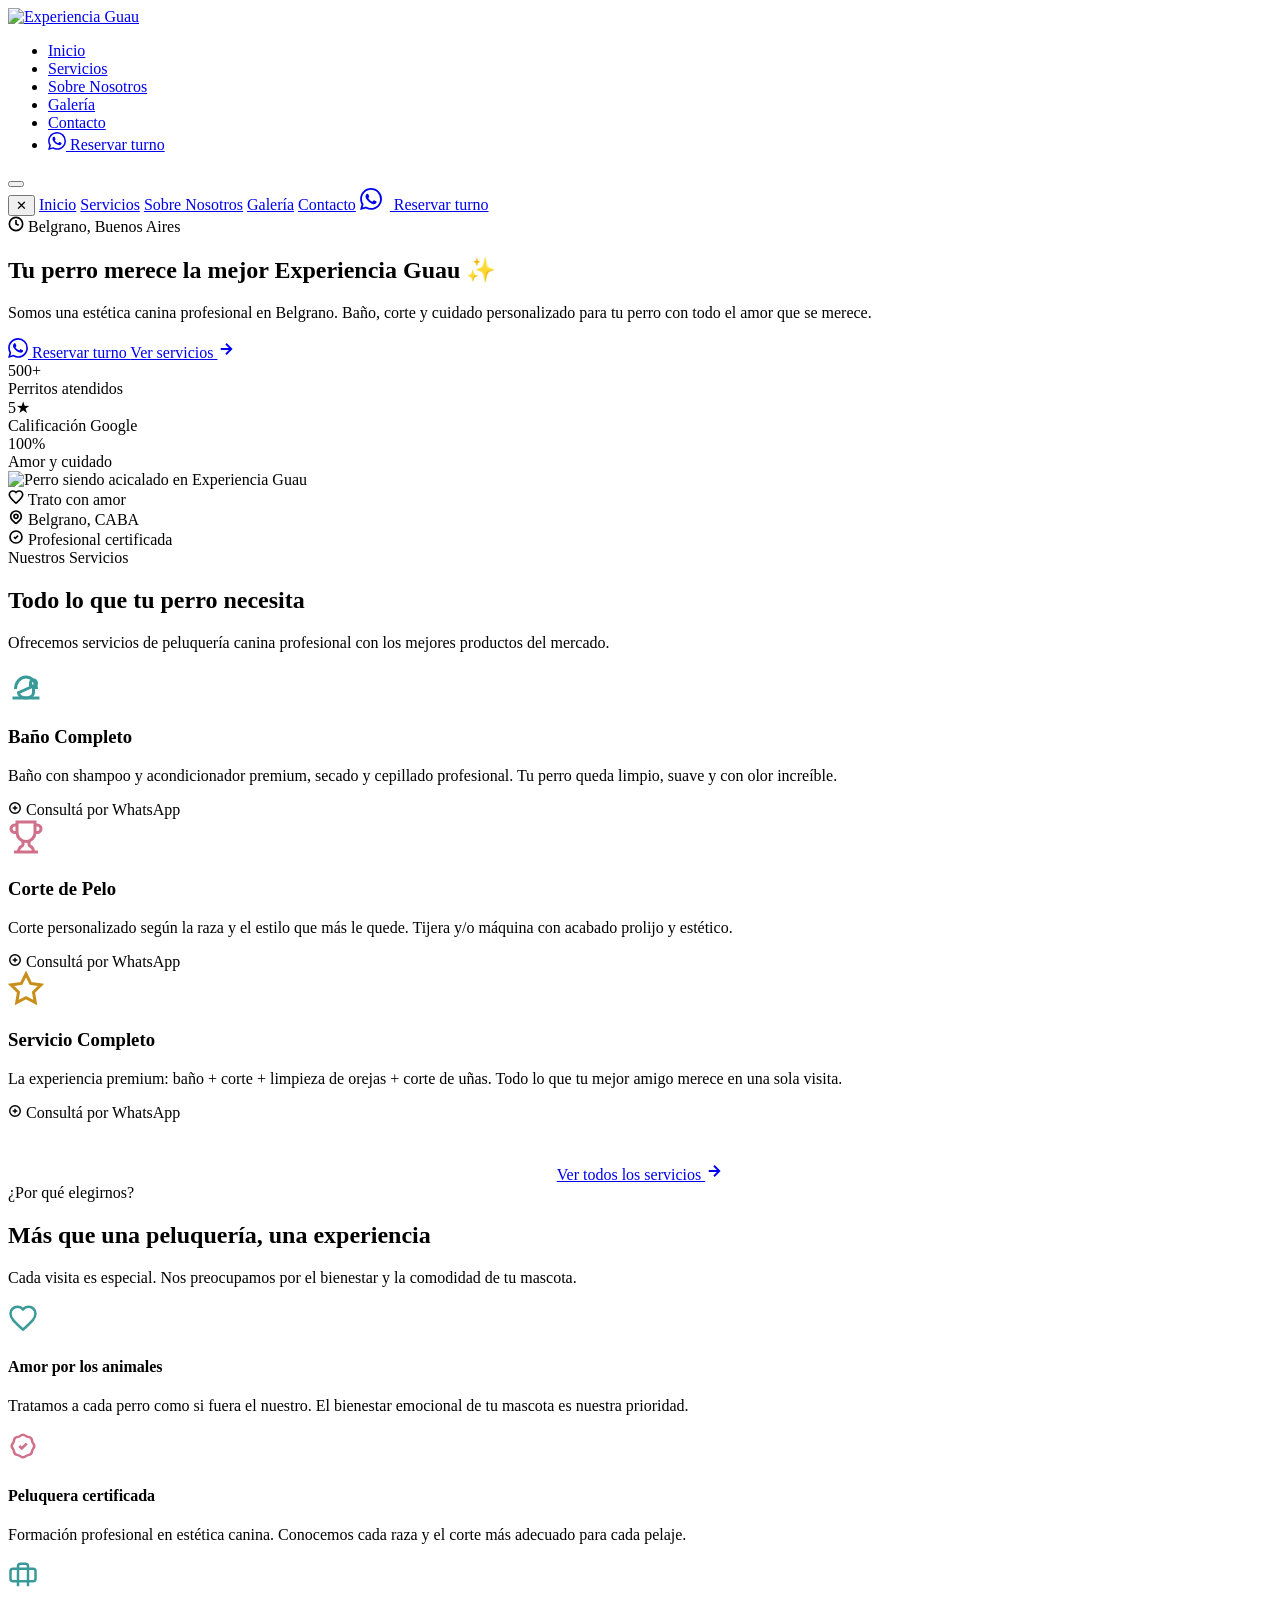
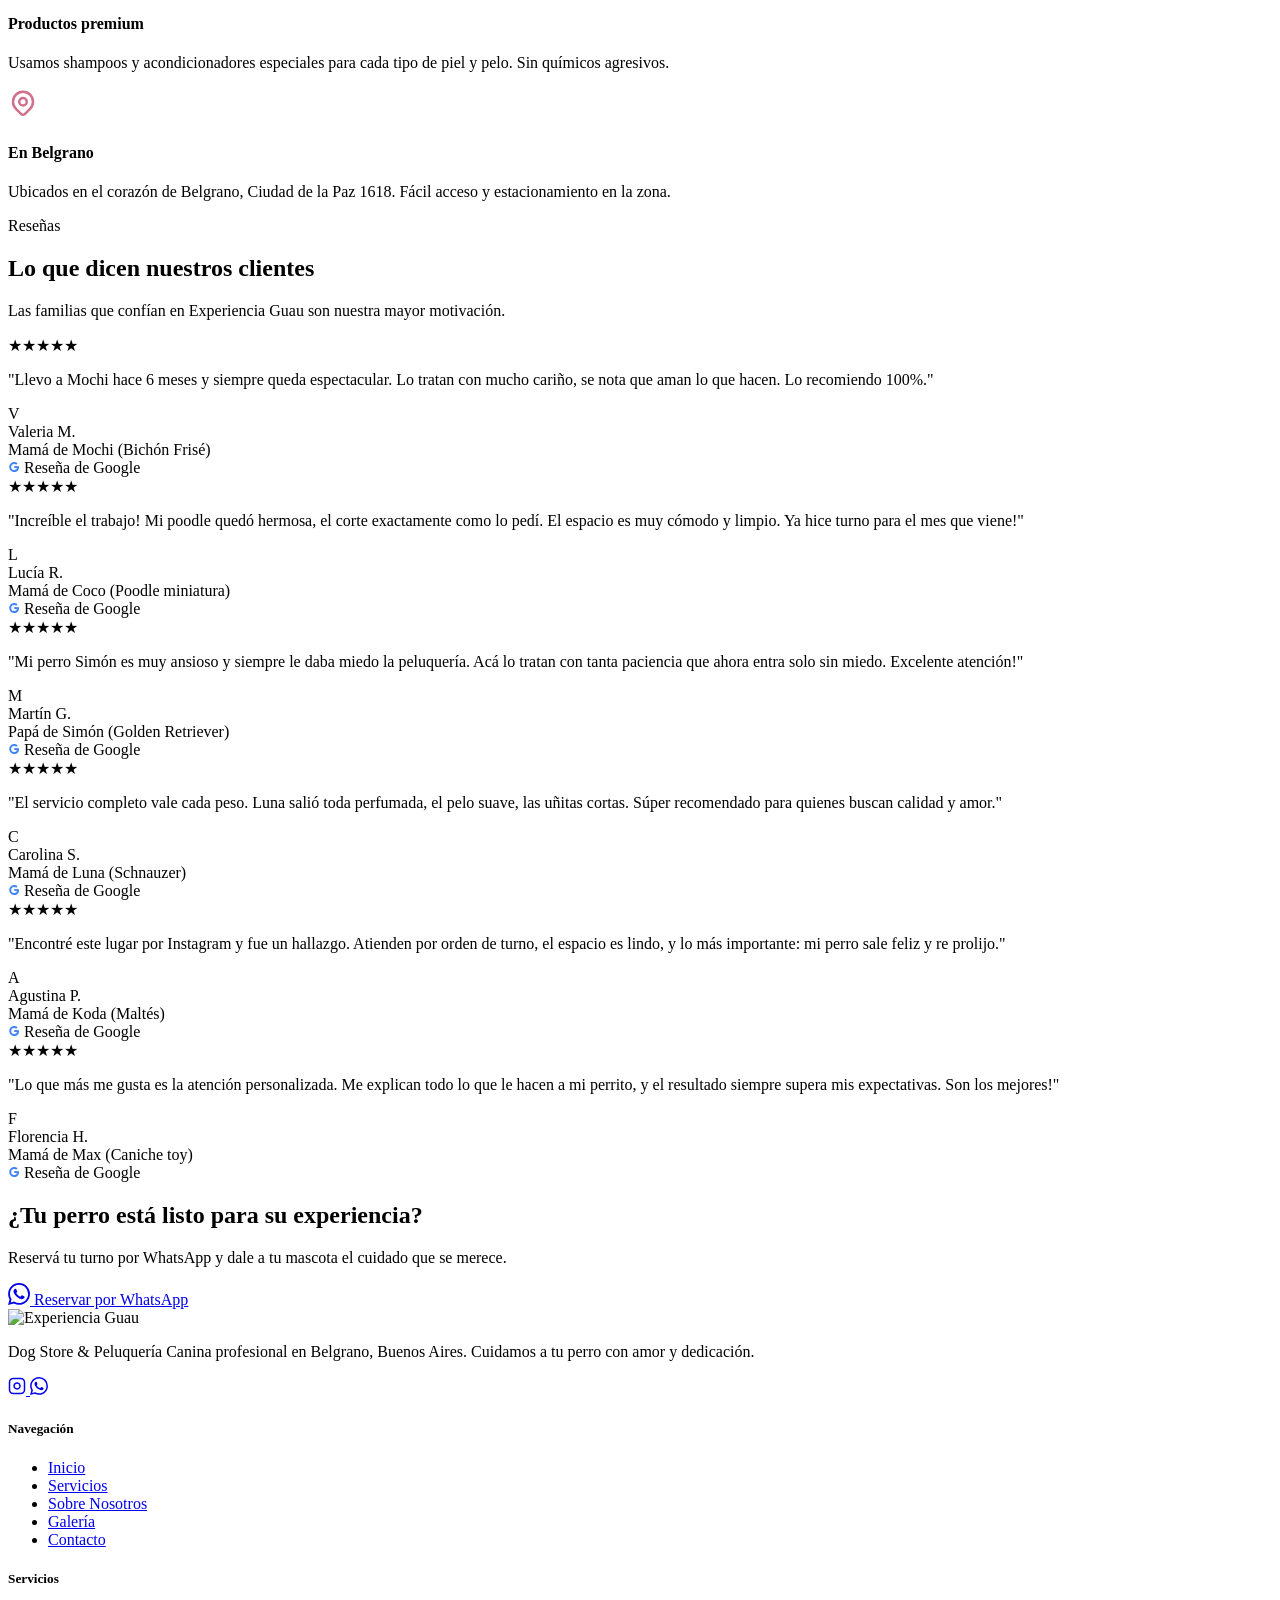
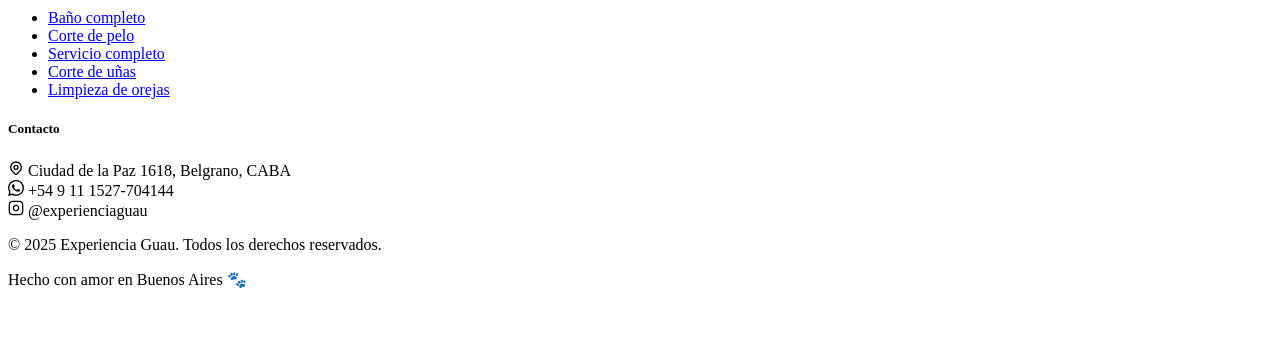
==== index.html @ 5ec954db "Add files via upload" ====
<!DOCTYPE html>
<html lang="es">
<head>
  <meta charset="UTF-8" />
  <meta name="viewport" content="width=device-width, initial-scale=1.0" />
  <title>Experiencia Guau — Dog Store & Peluquería Canina | Belgrano</title>
  <meta name="description" content="Estética canina profesional en Belgrano, CABA. Baño, corte y cuidado para tu perro con amor. Reservá tu turno por WhatsApp." />
  <link rel="stylesheet" href="css/styles.css" />
  <link rel="icon" type="image/jpeg" href="assets/logo.jpg" />
</head>
<body>

  <!-- ======= NAVBAR ======= -->
  <nav class="navbar">
    <div class="container">
      <a href="index.html" class="nav-logo">
        <img src="assets/logo.jpg" alt="Experiencia Guau" />
      </a>
      <ul class="nav-links">
        <li><a href="index.html" class="active">Inicio</a></li>
        <li><a href="servicios.html">Servicios</a></li>
        <li><a href="nosotros.html">Sobre Nosotros</a></li>
        <li><a href="galeria.html">Galería</a></li>
        <li><a href="contacto.html">Contacto</a></li>
        <li>
          <a href="#" data-wpp class="nav-wpp">
            <svg width="18" height="18" viewBox="0 0 24 24" fill="currentColor"><path d="M17.472 14.382c-.297-.149-1.758-.867-2.03-.967-.273-.099-.471-.148-.67.15-.197.297-.767.966-.94 1.164-.173.199-.347.223-.644.075-.297-.15-1.255-.463-2.39-1.475-.883-.788-1.48-1.761-1.653-2.059-.173-.297-.018-.458.13-.606.134-.133.298-.347.446-.52.149-.174.198-.298.298-.497.099-.198.05-.371-.025-.52-.075-.149-.669-1.612-.916-2.207-.242-.579-.487-.5-.669-.51-.173-.008-.371-.01-.57-.01-.198 0-.52.074-.792.372-.272.297-1.04 1.016-1.04 2.479 0 1.462 1.065 2.875 1.213 3.074.149.198 2.096 3.2 5.077 4.487.709.306 1.262.489 1.694.625.712.227 1.36.195 1.871.118.571-.085 1.758-.719 2.006-1.413.248-.694.248-1.289.173-1.413-.074-.124-.272-.198-.57-.347m-5.421 7.403h-.004a9.87 9.87 0 01-5.031-1.378l-.361-.214-3.741.982.998-3.648-.235-.374a9.86 9.86 0 01-1.51-5.26c.001-5.45 4.436-9.884 9.888-9.884 2.64 0 5.122 1.03 6.988 2.898a9.825 9.825 0 012.893 6.994c-.003 5.45-4.437 9.884-9.885 9.884m8.413-18.297A11.815 11.815 0 0012.05 0C5.495 0 .16 5.335.157 11.892c0 2.096.547 4.142 1.588 5.945L.057 24l6.305-1.654a11.882 11.882 0 005.683 1.448h.005c6.554 0 11.89-5.335 11.893-11.893a11.821 11.821 0 00-3.48-8.413Z"/></svg>
            Reservar turno
          </a>
        </li>
      </ul>
      <button class="hamburger" aria-label="Menú">
        <span></span><span></span><span></span>
      </button>
    </div>
  </nav>

  <!-- Mobile Menu -->
  <div class="mobile-menu">
    <button class="mobile-close" aria-label="Cerrar">✕</button>
    <a href="index.html">Inicio</a>
    <a href="servicios.html">Servicios</a>
    <a href="nosotros.html">Sobre Nosotros</a>
    <a href="galeria.html">Galería</a>
    <a href="contacto.html">Contacto</a>
    <a href="#" data-wpp class="mobile-menu-wpp">
      <svg width="22" height="22" viewBox="0 0 24 24" fill="currentColor" style="margin-right:8px"><path d="M17.472 14.382c-.297-.149-1.758-.867-2.03-.967-.273-.099-.471-.148-.67.15-.197.297-.767.966-.94 1.164-.173.199-.347.223-.644.075-.297-.15-1.255-.463-2.39-1.475-.883-.788-1.48-1.761-1.653-2.059-.173-.297-.018-.458.13-.606.134-.133.298-.347.446-.52.149-.174.198-.298.298-.497.099-.198.05-.371-.025-.52-.075-.149-.669-1.612-.916-2.207-.242-.579-.487-.5-.669-.51-.173-.008-.371-.01-.57-.01-.198 0-.52.074-.792.372-.272.297-1.04 1.016-1.04 2.479 0 1.462 1.065 2.875 1.213 3.074.149.198 2.096 3.2 5.077 4.487.709.306 1.262.489 1.694.625.712.227 1.36.195 1.871.118.571-.085 1.758-.719 2.006-1.413.248-.694.248-1.289.173-1.413-.074-.124-.272-.198-.57-.347m-5.421 7.403h-.004a9.87 9.87 0 01-5.031-1.378l-.361-.214-3.741.982.998-3.648-.235-.374a9.86 9.86 0 01-1.51-5.26c.001-5.45 4.436-9.884 9.888-9.884 2.64 0 5.122 1.03 6.988 2.898a9.825 9.825 0 012.893 6.994c-.003 5.45-4.437 9.884-9.885 9.884m8.413-18.297A11.815 11.815 0 0012.05 0C5.495 0 .16 5.335.157 11.892c0 2.096.547 4.142 1.588 5.945L.057 24l6.305-1.654a11.882 11.882 0 005.683 1.448h.005c6.554 0 11.89-5.335 11.893-11.893a11.821 11.821 0 00-3.48-8.413Z"/></svg>
      Reservar turno
    </a>
  </div>

  <!-- ======= HERO ======= -->
  <section class="hero">
    <div class="hero-blob hero-blob-1"></div>
    <div class="hero-blob hero-blob-2"></div>
    <div class="hero-blob hero-blob-3"></div>

    <div class="container">
      <div class="hero-content">
        <div class="hero-badge">
          <svg width="16" height="16" viewBox="0 0 24 24" fill="none" stroke="currentColor" stroke-width="2.5"><path d="M12 2C6.48 2 2 6.48 2 12s4.48 10 10 10 10-4.48 10-10S17.52 2 12 2z"/><path d="M12 6v6l4 2"/></svg>
          Belgrano, Buenos Aires
        </div>
        <h1 class="hero-title">
          Tu perro merece la mejor
          <span class="highlight"> Experiencia</span>
          <span class="highlight-pink"> Guau</span> ✨
        </h1>
        <p class="hero-desc">
          Somos una estética canina profesional en Belgrano. Baño, corte y cuidado personalizado para tu perro con todo el amor que se merece.
        </p>
        <div class="hero-btns">
          <a href="#" data-wpp class="btn-wpp">
            <svg width="20" height="20" viewBox="0 0 24 24" fill="currentColor"><path d="M17.472 14.382c-.297-.149-1.758-.867-2.03-.967-.273-.099-.471-.148-.67.15-.197.297-.767.966-.94 1.164-.173.199-.347.223-.644.075-.297-.15-1.255-.463-2.39-1.475-.883-.788-1.48-1.761-1.653-2.059-.173-.297-.018-.458.13-.606.134-.133.298-.347.446-.52.149-.174.198-.298.298-.497.099-.198.05-.371-.025-.52-.075-.149-.669-1.612-.916-2.207-.242-.579-.487-.5-.669-.51-.173-.008-.371-.01-.57-.01-.198 0-.52.074-.792.372-.272.297-1.04 1.016-1.04 2.479 0 1.462 1.065 2.875 1.213 3.074.149.198 2.096 3.2 5.077 4.487.709.306 1.262.489 1.694.625.712.227 1.36.195 1.871.118.571-.085 1.758-.719 2.006-1.413.248-.694.248-1.289.173-1.413-.074-.124-.272-.198-.57-.347m-5.421 7.403h-.004a9.87 9.87 0 01-5.031-1.378l-.361-.214-3.741.982.998-3.648-.235-.374a9.86 9.86 0 01-1.51-5.26c.001-5.45 4.436-9.884 9.888-9.884 2.64 0 5.122 1.03 6.988 2.898a9.825 9.825 0 012.893 6.994c-.003 5.45-4.437 9.884-9.885 9.884m8.413-18.297A11.815 11.815 0 0012.05 0C5.495 0 .16 5.335.157 11.892c0 2.096.547 4.142 1.588 5.945L.057 24l6.305-1.654a11.882 11.882 0 005.683 1.448h.005c6.554 0 11.89-5.335 11.893-11.893a11.821 11.821 0 00-3.48-8.413Z"/></svg>
            Reservar turno
          </a>
          <a href="servicios.html" class="btn-outline">
            Ver servicios
            <svg width="18" height="18" viewBox="0 0 24 24" fill="none" stroke="currentColor" stroke-width="2.5"><path d="M5 12h14M12 5l7 7-7 7"/></svg>
          </a>
        </div>

        <div class="hero-stats">
          <div class="stat-item">
            <div class="stat-num">500+</div>
            <div class="stat-label">Perritos atendidos</div>
          </div>
          <div class="stat-item">
            <div class="stat-num">5★</div>
            <div class="stat-label">Calificación Google</div>
          </div>
          <div class="stat-item">
            <div class="stat-num">100%</div>
            <div class="stat-label">Amor y cuidado</div>
          </div>
        </div>
      </div>

      <div class="hero-image">
        <div class="hero-img-wrap">
          <div class="hero-img-bg"></div>
          <img
            class="hero-img-main"
            src="https://images.unsplash.com/photo-1587300003388-59208cc962cb?w=900&auto=format&fit=crop&q=80"
            alt="Perro siendo acicalado en Experiencia Guau"
          />
        </div>
        <div class="float-badge f1">
          <svg width="16" height="16" viewBox="0 0 24 24" fill="none" stroke="currentColor" stroke-width="2.5"><path d="M12 21.35l-1.45-1.32C5.4 15.36 2 12.28 2 8.5 2 5.42 4.42 3 7.5 3c1.74 0 3.41.81 4.5 2.09C13.09 3.81 14.76 3 16.5 3 19.58 3 22 5.42 22 8.5c0 3.78-3.4 6.86-8.55 11.54L12 21.35z"/></svg>
          Trato con amor
        </div>
        <div class="float-badge f2">
          <svg width="16" height="16" viewBox="0 0 24 24" fill="none" stroke="currentColor" stroke-width="2.5"><path d="M17.657 16.657L13.414 20.9a1.998 1.998 0 01-2.827 0l-4.244-4.243a8 8 0 1111.314 0z"/><path d="M15 11a3 3 0 11-6 0 3 3 0 016 0z"/></svg>
          Belgrano, CABA
        </div>
        <div class="float-badge f3">
          <svg width="16" height="16" viewBox="0 0 24 24" fill="none" stroke="currentColor" stroke-width="2.5"><path d="M9 12l2 2 4-4m6 2a9 9 0 11-18 0 9 9 0 0118 0z"/></svg>
          Profesional certificada
        </div>
      </div>
    </div>
  </section>

  <!-- ======= SERVICIOS OVERVIEW ======= -->
  <section class="services-section">
    <div class="container">
      <div class="section-header">
        <span class="section-tag">Nuestros Servicios</span>
        <h2 class="section-title">Todo lo que tu perro <span>necesita</span></h2>
        <p class="section-sub">Ofrecemos servicios de peluquería canina profesional con los mejores productos del mercado.</p>
      </div>
      <div class="services-grid">

        <div class="svc-card fade-up">
          <div class="svc-icon teal">
            <svg width="36" height="36" viewBox="0 0 24 24" fill="none" stroke="#3A9A9A" stroke-width="2"><path d="M7 16.5c0 1.933 2.239 3.5 5 3.5s5-1.567 5-3.5V12l-10 4.5z"/><path d="M17 12c1.105 0 2-.895 2-2s-.895-2-2-2-2 .895-2 2v2h2z"/><path d="M5 14c0-4.418 3.134-8 7-8s7 3.582 7 8"/><path d="M3 20h18"/></svg>
          </div>
          <h3>Baño Completo</h3>
          <p>Baño con shampoo y acondicionador premium, secado y cepillado profesional. Tu perro queda limpio, suave y con olor increíble.</p>
          <div class="svc-price">
            <svg width="14" height="14" viewBox="0 0 24 24" fill="none" stroke="currentColor" stroke-width="2.5"><path d="M8 12h8M12 8v8M21 12a9 9 0 11-18 0 9 9 0 0118 0z"/></svg>
            Consultá por WhatsApp
          </div>
        </div>

        <div class="svc-card fade-up delay-2">
          <div class="svc-icon pink">
            <svg width="36" height="36" viewBox="0 0 24 24" fill="none" stroke="#D0708A" stroke-width="2"><path d="M6 9H4.5a2.5 2.5 0 010-5H6"/><path d="M18 9h1.5a2.5 2.5 0 000-5H18"/><path d="M4 22h16"/><path d="M10 14.66V17c0 .55-.47.98-.97 1.21C7.85 18.75 7 20.24 7 22"/><path d="M14 14.66V17c0 .55.47.98.97 1.21C16.15 18.75 17 20.24 17 22"/><path d="M18 2H6v7a6 6 0 0012 0V2z"/></svg>
          </div>
          <h3>Corte de Pelo</h3>
          <p>Corte personalizado según la raza y el estilo que más le quede. Tijera y/o máquina con acabado prolijo y estético.</p>
          <div class="svc-price">
            <svg width="14" height="14" viewBox="0 0 24 24" fill="none" stroke="currentColor" stroke-width="2.5"><path d="M8 12h8M12 8v8M21 12a9 9 0 11-18 0 9 9 0 0118 0z"/></svg>
            Consultá por WhatsApp
          </div>
        </div>

        <div class="svc-card fade-up delay-3">
          <div class="svc-icon gold">
            <svg width="36" height="36" viewBox="0 0 24 24" fill="none" stroke="#C98E1A" stroke-width="2"><path d="M12 2l3.09 6.26L22 9.27l-5 4.87 1.18 6.88L12 17.77l-6.18 3.25L7 14.14 2 9.27l6.91-1.01L12 2z"/></svg>
          </div>
          <h3>Servicio Completo</h3>
          <p>La experiencia premium: baño + corte + limpieza de orejas + corte de uñas. Todo lo que tu mejor amigo merece en una sola visita.</p>
          <div class="svc-price">
            <svg width="14" height="14" viewBox="0 0 24 24" fill="none" stroke="currentColor" stroke-width="2.5"><path d="M8 12h8M12 8v8M21 12a9 9 0 11-18 0 9 9 0 0118 0z"/></svg>
            Consultá por WhatsApp
          </div>
        </div>

      </div>

      <div style="text-align:center; margin-top:40px;">
        <a href="servicios.html" class="btn-teal">
          Ver todos los servicios
          <svg width="18" height="18" viewBox="0 0 24 24" fill="none" stroke="currentColor" stroke-width="2.5"><path d="M5 12h14M12 5l7 7-7 7"/></svg>
        </a>
      </div>
    </div>
  </section>

  <!-- ======= ¿POR QUÉ ELEGIRNOS? ======= -->
  <section class="why-section">
    <div class="container">
      <div class="section-header">
        <span class="section-tag pink">¿Por qué elegirnos?</span>
        <h2 class="section-title">Más que una peluquería, <span>una experiencia</span></h2>
        <p class="section-sub">Cada visita es especial. Nos preocupamos por el bienestar y la comodidad de tu mascota.</p>
      </div>
      <div class="why-grid">
        <div class="why-card fade-up">
          <div class="why-icon">
            <svg width="30" height="30" viewBox="0 0 24 24" fill="none" stroke="#3A9A9A" stroke-width="2"><path d="M12 21.35l-1.45-1.32C5.4 15.36 2 12.28 2 8.5 2 5.42 4.42 3 7.5 3c1.74 0 3.41.81 4.5 2.09C13.09 3.81 14.76 3 16.5 3 19.58 3 22 5.42 22 8.5c0 3.78-3.4 6.86-8.55 11.54L12 21.35z"/></svg>
          </div>
          <h4>Amor por los animales</h4>
          <p>Tratamos a cada perro como si fuera el nuestro. El bienestar emocional de tu mascota es nuestra prioridad.</p>
        </div>
        <div class="why-card fade-up delay-1">
          <div class="why-icon">
            <svg width="30" height="30" viewBox="0 0 24 24" fill="none" stroke="#D0708A" stroke-width="2"><path d="M9 12l2 2 4-4M7.835 4.697a3.42 3.42 0 001.946-.806 3.42 3.42 0 014.438 0 3.42 3.42 0 001.946.806 3.42 3.42 0 013.138 3.138 3.42 3.42 0 00.806 1.946 3.42 3.42 0 010 4.438 3.42 3.42 0 00-.806 1.946 3.42 3.42 0 01-3.138 3.138 3.42 3.42 0 00-1.946.806 3.42 3.42 0 01-4.438 0 3.42 3.42 0 00-1.946-.806 3.42 3.42 0 01-3.138-3.138 3.42 3.42 0 00-.806-1.946 3.42 3.42 0 010-4.438 3.42 3.42 0 00.806-1.946 3.42 3.42 0 013.138-3.138z"/></svg>
          </div>
          <h4>Peluquera certificada</h4>
          <p>Formación profesional en estética canina. Conocemos cada raza y el corte más adecuado para cada pelaje.</p>
        </div>
        <div class="why-card fade-up delay-2">
          <div class="why-icon">
            <svg width="30" height="30" viewBox="0 0 24 24" fill="none" stroke="#3A9A9A" stroke-width="2"><path d="M20 7H4a2 2 0 00-2 2v6a2 2 0 002 2h16a2 2 0 002-2V9a2 2 0 00-2-2z"/><path d="M16 21V5a2 2 0 00-2-2h-4a2 2 0 00-2 2v16"/></svg>
          </div>
          <h4>Productos premium</h4>
          <p>Usamos shampoos y acondicionadores especiales para cada tipo de piel y pelo. Sin químicos agresivos.</p>
        </div>
        <div class="why-card fade-up delay-3">
          <div class="why-icon">
            <svg width="30" height="30" viewBox="0 0 24 24" fill="none" stroke="#D0708A" stroke-width="2"><path d="M17.657 16.657L13.414 20.9a1.998 1.998 0 01-2.827 0l-4.244-4.243a8 8 0 1111.314 0z"/><path d="M15 11a3 3 0 11-6 0 3 3 0 016 0z"/></svg>
          </div>
          <h4>En Belgrano</h4>
          <p>Ubicados en el corazón de Belgrano, Ciudad de la Paz 1618. Fácil acceso y estacionamiento en la zona.</p>
        </div>
      </div>
    </div>
  </section>

  <!-- ======= RESEÑAS ======= -->
  <section class="reviews-section">
    <div class="container">
      <div class="section-header">
        <span class="section-tag gold">Reseñas</span>
        <h2 class="section-title">Lo que dicen nuestros <span>clientes</span></h2>
        <p class="section-sub">Las familias que confían en Experiencia Guau son nuestra mayor motivación.</p>
      </div>
      <div class="reviews-grid">

        <div class="review-card fade-up">
          <div class="stars">
            <span class="star">★</span><span class="star">★</span><span class="star">★</span><span class="star">★</span><span class="star">★</span>
          </div>
          <p class="review-text">"Llevo a Mochi hace 6 meses y siempre queda espectacular. Lo tratan con mucho cariño, se nota que aman lo que hacen. Lo recomiendo 100%."</p>
          <div class="review-author">
            <div class="avatar-circle av-teal">V</div>
            <div>
              <div class="review-name">Valeria M.</div>
              <div class="review-breed">Mamá de Mochi (Bichón Frisé)</div>
            </div>
          </div>
          <div class="google-tag">
            <svg width="12" height="12" viewBox="0 0 24 24" fill="#4285f4"><path d="M12.545 10.239v3.821h5.445c-.712 2.315-2.647 3.972-5.445 3.972a6.033 6.033 0 110-12.064c1.498 0 2.866.549 3.921 1.453l2.814-2.814A9.969 9.969 0 0012.545 2C7.021 2 2.543 6.477 2.543 12s4.478 10 10.002 10c8.396 0 10.249-7.85 9.426-11.748l-9.426-.013z"/></svg>
            Reseña de Google
          </div>
        </div>

        <div class="review-card fade-up delay-1">
          <div class="stars">
            <span class="star">★</span><span class="star">★</span><span class="star">★</span><span class="star">★</span><span class="star">★</span>
          </div>
          <p class="review-text">"Increíble el trabajo! Mi poodle quedó hermosa, el corte exactamente como lo pedí. El espacio es muy cómodo y limpio. Ya hice turno para el mes que viene!"</p>
          <div class="review-author">
            <div class="avatar-circle av-pink">L</div>
            <div>
              <div class="review-name">Lucía R.</div>
              <div class="review-breed">Mamá de Coco (Poodle miniatura)</div>
            </div>
          </div>
          <div class="google-tag">
            <svg width="12" height="12" viewBox="0 0 24 24" fill="#4285f4"><path d="M12.545 10.239v3.821h5.445c-.712 2.315-2.647 3.972-5.445 3.972a6.033 6.033 0 110-12.064c1.498 0 2.866.549 3.921 1.453l2.814-2.814A9.969 9.969 0 0012.545 2C7.021 2 2.543 6.477 2.543 12s4.478 10 10.002 10c8.396 0 10.249-7.85 9.426-11.748l-9.426-.013z"/></svg>
            Reseña de Google
          </div>
        </div>

        <div class="review-card fade-up delay-2">
          <div class="stars">
            <span class="star">★</span><span class="star">★</span><span class="star">★</span><span class="star">★</span><span class="star">★</span>
          </div>
          <p class="review-text">"Mi perro Simón es muy ansioso y siempre le daba miedo la peluquería. Acá lo tratan con tanta paciencia que ahora entra solo sin miedo. Excelente atención!"</p>
          <div class="review-author">
            <div class="avatar-circle av-gold">M</div>
            <div>
              <div class="review-name">Martín G.</div>
              <div class="review-breed">Papá de Simón (Golden Retriever)</div>
            </div>
          </div>
          <div class="google-tag">
            <svg width="12" height="12" viewBox="0 0 24 24" fill="#4285f4"><path d="M12.545 10.239v3.821h5.445c-.712 2.315-2.647 3.972-5.445 3.972a6.033 6.033 0 110-12.064c1.498 0 2.866.549 3.921 1.453l2.814-2.814A9.969 9.969 0 0012.545 2C7.021 2 2.543 6.477 2.543 12s4.478 10 10.002 10c8.396 0 10.249-7.85 9.426-11.748l-9.426-.013z"/></svg>
            Reseña de Google
          </div>
        </div>

        <div class="review-card fade-up">
          <div class="stars">
            <span class="star">★</span><span class="star">★</span><span class="star">★</span><span class="star">★</span><span class="star">★</span>
          </div>
          <p class="review-text">"El servicio completo vale cada peso. Luna salió toda perfumada, el pelo suave, las uñitas cortas. Súper recomendado para quienes buscan calidad y amor."</p>
          <div class="review-author">
            <div class="avatar-circle av-dark">C</div>
            <div>
              <div class="review-name">Carolina S.</div>
              <div class="review-breed">Mamá de Luna (Schnauzer)</div>
            </div>
          </div>
          <div class="google-tag">
            <svg width="12" height="12" viewBox="0 0 24 24" fill="#4285f4"><path d="M12.545 10.239v3.821h5.445c-.712 2.315-2.647 3.972-5.445 3.972a6.033 6.033 0 110-12.064c1.498 0 2.866.549 3.921 1.453l2.814-2.814A9.969 9.969 0 0012.545 2C7.021 2 2.543 6.477 2.543 12s4.478 10 10.002 10c8.396 0 10.249-7.85 9.426-11.748l-9.426-.013z"/></svg>
            Reseña de Google
          </div>
        </div>

        <div class="review-card fade-up delay-1">
          <div class="stars">
            <span class="star">★</span><span class="star">★</span><span class="star">★</span><span class="star">★</span><span class="star">★</span>
          </div>
          <p class="review-text">"Encontré este lugar por Instagram y fue un hallazgo. Atienden por orden de turno, el espacio es lindo, y lo más importante: mi perro sale feliz y re prolijo."</p>
          <div class="review-author">
            <div class="avatar-circle av-teal">A</div>
            <div>
              <div class="review-name">Agustina P.</div>
              <div class="review-breed">Mamá de Koda (Maltés)</div>
            </div>
          </div>
          <div class="google-tag">
            <svg width="12" height="12" viewBox="0 0 24 24" fill="#4285f4"><path d="M12.545 10.239v3.821h5.445c-.712 2.315-2.647 3.972-5.445 3.972a6.033 6.033 0 110-12.064c1.498 0 2.866.549 3.921 1.453l2.814-2.814A9.969 9.969 0 0012.545 2C7.021 2 2.543 6.477 2.543 12s4.478 10 10.002 10c8.396 0 10.249-7.85 9.426-11.748l-9.426-.013z"/></svg>
            Reseña de Google
          </div>
        </div>

        <div class="review-card fade-up delay-2">
          <div class="stars">
            <span class="star">★</span><span class="star">★</span><span class="star">★</span><span class="star">★</span><span class="star">★</span>
          </div>
          <p class="review-text">"Lo que más me gusta es la atención personalizada. Me explican todo lo que le hacen a mi perrito, y el resultado siempre supera mis expectativas. Son los mejores!"</p>
          <div class="review-author">
            <div class="avatar-circle av-pink">F</div>
            <div>
              <div class="review-name">Florencia H.</div>
              <div class="review-breed">Mamá de Max (Caniche toy)</div>
            </div>
          </div>
          <div class="google-tag">
            <svg width="12" height="12" viewBox="0 0 24 24" fill="#4285f4"><path d="M12.545 10.239v3.821h5.445c-.712 2.315-2.647 3.972-5.445 3.972a6.033 6.033 0 110-12.064c1.498 0 2.866.549 3.921 1.453l2.814-2.814A9.969 9.969 0 0012.545 2C7.021 2 2.543 6.477 2.543 12s4.478 10 10.002 10c8.396 0 10.249-7.85 9.426-11.748l-9.426-.013z"/></svg>
            Reseña de Google
          </div>
        </div>

      </div>
    </div>
  </section>

  <!-- ======= CTA BANNER ======= -->
  <section class="cta-banner">
    <div class="container">
      <h2>¿Tu perro está listo para su experiencia?</h2>
      <p>Reservá tu turno por WhatsApp y dale a tu mascota el cuidado que se merece.</p>
      <a href="#" data-wpp class="btn-white">
        <svg width="22" height="22" viewBox="0 0 24 24" fill="currentColor"><path d="M17.472 14.382c-.297-.149-1.758-.867-2.03-.967-.273-.099-.471-.148-.67.15-.197.297-.767.966-.94 1.164-.173.199-.347.223-.644.075-.297-.15-1.255-.463-2.39-1.475-.883-.788-1.48-1.761-1.653-2.059-.173-.297-.018-.458.13-.606.134-.133.298-.347.446-.52.149-.174.198-.298.298-.497.099-.198.05-.371-.025-.52-.075-.149-.669-1.612-.916-2.207-.242-.579-.487-.5-.669-.51-.173-.008-.371-.01-.57-.01-.198 0-.52.074-.792.372-.272.297-1.04 1.016-1.04 2.479 0 1.462 1.065 2.875 1.213 3.074.149.198 2.096 3.2 5.077 4.487.709.306 1.262.489 1.694.625.712.227 1.36.195 1.871.118.571-.085 1.758-.719 2.006-1.413.248-.694.248-1.289.173-1.413-.074-.124-.272-.198-.57-.347m-5.421 7.403h-.004a9.87 9.87 0 01-5.031-1.378l-.361-.214-3.741.982.998-3.648-.235-.374a9.86 9.86 0 01-1.51-5.26c.001-5.45 4.436-9.884 9.888-9.884 2.64 0 5.122 1.03 6.988 2.898a9.825 9.825 0 012.893 6.994c-.003 5.45-4.437 9.884-9.885 9.884m8.413-18.297A11.815 11.815 0 0012.05 0C5.495 0 .16 5.335.157 11.892c0 2.096.547 4.142 1.588 5.945L.057 24l6.305-1.654a11.882 11.882 0 005.683 1.448h.005c6.554 0 11.89-5.335 11.893-11.893a11.821 11.821 0 00-3.48-8.413Z"/></svg>
        Reservar por WhatsApp
      </a>
    </div>
  </section>

  <!-- ======= FOOTER ======= -->
  <footer class="footer">
    <div class="container">
      <div class="footer-grid">
        <div>
          <img src="assets/logo.jpg" alt="Experiencia Guau" class="footer-logo" />
          <p class="footer-desc">Dog Store & Peluquería Canina profesional en Belgrano, Buenos Aires. Cuidamos a tu perro con amor y dedicación.</p>
          <div class="footer-social">
            <a href="https://www.instagram.com/experienciaguau/" target="_blank" class="soc-btn" aria-label="Instagram">
              <svg width="18" height="18" viewBox="0 0 24 24" fill="none" stroke="currentColor" stroke-width="2"><rect x="2" y="2" width="20" height="20" rx="5" ry="5"/><path d="M16 11.37A4 4 0 1112.63 8 4 4 0 0116 11.37z"/><line x1="17.5" y1="6.5" x2="17.51" y2="6.5"/></svg>
            </a>
            <a href="#" data-wpp class="soc-btn" aria-label="WhatsApp">
              <svg width="18" height="18" viewBox="0 0 24 24" fill="currentColor"><path d="M17.472 14.382c-.297-.149-1.758-.867-2.03-.967-.273-.099-.471-.148-.67.15-.197.297-.767.966-.94 1.164-.173.199-.347.223-.644.075-.297-.15-1.255-.463-2.39-1.475-.883-.788-1.48-1.761-1.653-2.059-.173-.297-.018-.458.13-.606.134-.133.298-.347.446-.52.149-.174.198-.298.298-.497.099-.198.05-.371-.025-.52-.075-.149-.669-1.612-.916-2.207-.242-.579-.487-.5-.669-.51-.173-.008-.371-.01-.57-.01-.198 0-.52.074-.792.372-.272.297-1.04 1.016-1.04 2.479 0 1.462 1.065 2.875 1.213 3.074.149.198 2.096 3.2 5.077 4.487.709.306 1.262.489 1.694.625.712.227 1.36.195 1.871.118.571-.085 1.758-.719 2.006-1.413.248-.694.248-1.289.173-1.413-.074-.124-.272-.198-.57-.347m-5.421 7.403h-.004a9.87 9.87 0 01-5.031-1.378l-.361-.214-3.741.982.998-3.648-.235-.374a9.86 9.86 0 01-1.51-5.26c.001-5.45 4.436-9.884 9.888-9.884 2.64 0 5.122 1.03 6.988 2.898a9.825 9.825 0 012.893 6.994c-.003 5.45-4.437 9.884-9.885 9.884m8.413-18.297A11.815 11.815 0 0012.05 0C5.495 0 .16 5.335.157 11.892c0 2.096.547 4.142 1.588 5.945L.057 24l6.305-1.654a11.882 11.882 0 005.683 1.448h.005c6.554 0 11.89-5.335 11.893-11.893a11.821 11.821 0 00-3.48-8.413Z"/></svg>
            </a>
          </div>
        </div>
        <div class="footer-col">
          <h5>Navegación</h5>
          <ul class="footer-links">
            <li><a href="index.html">Inicio</a></li>
            <li><a href="servicios.html">Servicios</a></li>
            <li><a href="nosotros.html">Sobre Nosotros</a></li>
            <li><a href="galeria.html">Galería</a></li>
            <li><a href="contacto.html">Contacto</a></li>
          </ul>
        </div>
        <div class="footer-col">
          <h5>Servicios</h5>
          <ul class="footer-links">
            <li><a href="servicios.html">Baño completo</a></li>
            <li><a href="servicios.html">Corte de pelo</a></li>
            <li><a href="servicios.html">Servicio completo</a></li>
            <li><a href="servicios.html">Corte de uñas</a></li>
            <li><a href="servicios.html">Limpieza de orejas</a></li>
          </ul>
        </div>
        <div class="footer-col">
          <h5>Contacto</h5>
          <div class="footer-contact-item">
            <svg width="16" height="16" viewBox="0 0 24 24" fill="none" stroke="currentColor" stroke-width="2"><path d="M17.657 16.657L13.414 20.9a1.998 1.998 0 01-2.827 0l-4.244-4.243a8 8 0 1111.314 0z"/><path d="M15 11a3 3 0 11-6 0 3 3 0 016 0z"/></svg>
            Ciudad de la Paz 1618, Belgrano, CABA
          </div>
          <div class="footer-contact-item">
            <svg width="16" height="16" viewBox="0 0 24 24" fill="currentColor"><path d="M17.472 14.382c-.297-.149-1.758-.867-2.03-.967-.273-.099-.471-.148-.67.15-.197.297-.767.966-.94 1.164-.173.199-.347.223-.644.075-.297-.15-1.255-.463-2.39-1.475-.883-.788-1.48-1.761-1.653-2.059-.173-.297-.018-.458.13-.606.134-.133.298-.347.446-.52.149-.174.198-.298.298-.497.099-.198.05-.371-.025-.52-.075-.149-.669-1.612-.916-2.207-.242-.579-.487-.5-.669-.51-.173-.008-.371-.01-.57-.01-.198 0-.52.074-.792.372-.272.297-1.04 1.016-1.04 2.479 0 1.462 1.065 2.875 1.213 3.074.149.198 2.096 3.2 5.077 4.487.709.306 1.262.489 1.694.625.712.227 1.36.195 1.871.118.571-.085 1.758-.719 2.006-1.413.248-.694.248-1.289.173-1.413-.074-.124-.272-.198-.57-.347m-5.421 7.403h-.004a9.87 9.87 0 01-5.031-1.378l-.361-.214-3.741.982.998-3.648-.235-.374a9.86 9.86 0 01-1.51-5.26c.001-5.45 4.436-9.884 9.888-9.884 2.64 0 5.122 1.03 6.988 2.898a9.825 9.825 0 012.893 6.994c-.003 5.45-4.437 9.884-9.885 9.884m8.413-18.297A11.815 11.815 0 0012.05 0C5.495 0 .16 5.335.157 11.892c0 2.096.547 4.142 1.588 5.945L.057 24l6.305-1.654a11.882 11.882 0 005.683 1.448h.005c6.554 0 11.89-5.335 11.893-11.893a11.821 11.821 0 00-3.48-8.413Z"/></svg>
            +54 9 11 1527-704144
          </div>
          <div class="footer-contact-item">
            <svg width="16" height="16" viewBox="0 0 24 24" fill="none" stroke="currentColor" stroke-width="2"><rect x="2" y="2" width="20" height="20" rx="5" ry="5"/><path d="M16 11.37A4 4 0 1112.63 8 4 4 0 0116 11.37z"/><line x1="17.5" y1="6.5" x2="17.51" y2="6.5"/></svg>
            @experienciaguau
          </div>
        </div>
      </div>
      <div class="footer-bottom">
        <p>© 2025 Experiencia Guau. Todos los derechos reservados.</p>
        <p>Hecho con amor en Buenos Aires 🐾</p>
      </div>
    </div>
  </footer>

  <!-- Floating WPP -->
  <a href="#" data-wpp class="wpp-float" aria-label="Contactar por WhatsApp">
    <div class="wpp-float-pulse"></div>
    <svg width="30" height="30" viewBox="0 0 24 24" fill="white"><path d="M17.472 14.382c-.297-.149-1.758-.867-2.03-.967-.273-.099-.471-.148-.67.15-.197.297-.767.966-.94 1.164-.173.199-.347.223-.644.075-.297-.15-1.255-.463-2.39-1.475-.883-.788-1.48-1.761-1.653-2.059-.173-.297-.018-.458.13-.606.134-.133.298-.347.446-.52.149-.174.198-.298.298-.497.099-.198.05-.371-.025-.52-.075-.149-.669-1.612-.916-2.207-.242-.579-.487-.5-.669-.51-.173-.008-.371-.01-.57-.01-.198 0-.52.074-.792.372-.272.297-1.04 1.016-1.04 2.479 0 1.462 1.065 2.875 1.213 3.074.149.198 2.096 3.2 5.077 4.487.709.306 1.262.489 1.694.625.712.227 1.36.195 1.871.118.571-.085 1.758-.719 2.006-1.413.248-.694.248-1.289.173-1.413-.074-.124-.272-.198-.57-.347m-5.421 7.403h-.004a9.87 9.87 0 01-5.031-1.378l-.361-.214-3.741.982.998-3.648-.235-.374a9.86 9.86 0 01-1.51-5.26c.001-5.45 4.436-9.884 9.888-9.884 2.64 0 5.122 1.03 6.988 2.898a9.825 9.825 0 012.893 6.994c-.003 5.45-4.437 9.884-9.885 9.884m8.413-18.297A11.815 11.815 0 0012.05 0C5.495 0 .16 5.335.157 11.892c0 2.096.547 4.142 1.588 5.945L.057 24l6.305-1.654a11.882 11.882 0 005.683 1.448h.005c6.554 0 11.89-5.335 11.893-11.893a11.821 11.821 0 00-3.48-8.413Z"/></svg>
  </a>

  <script src="js/main.js"></script>
</body>
</html>
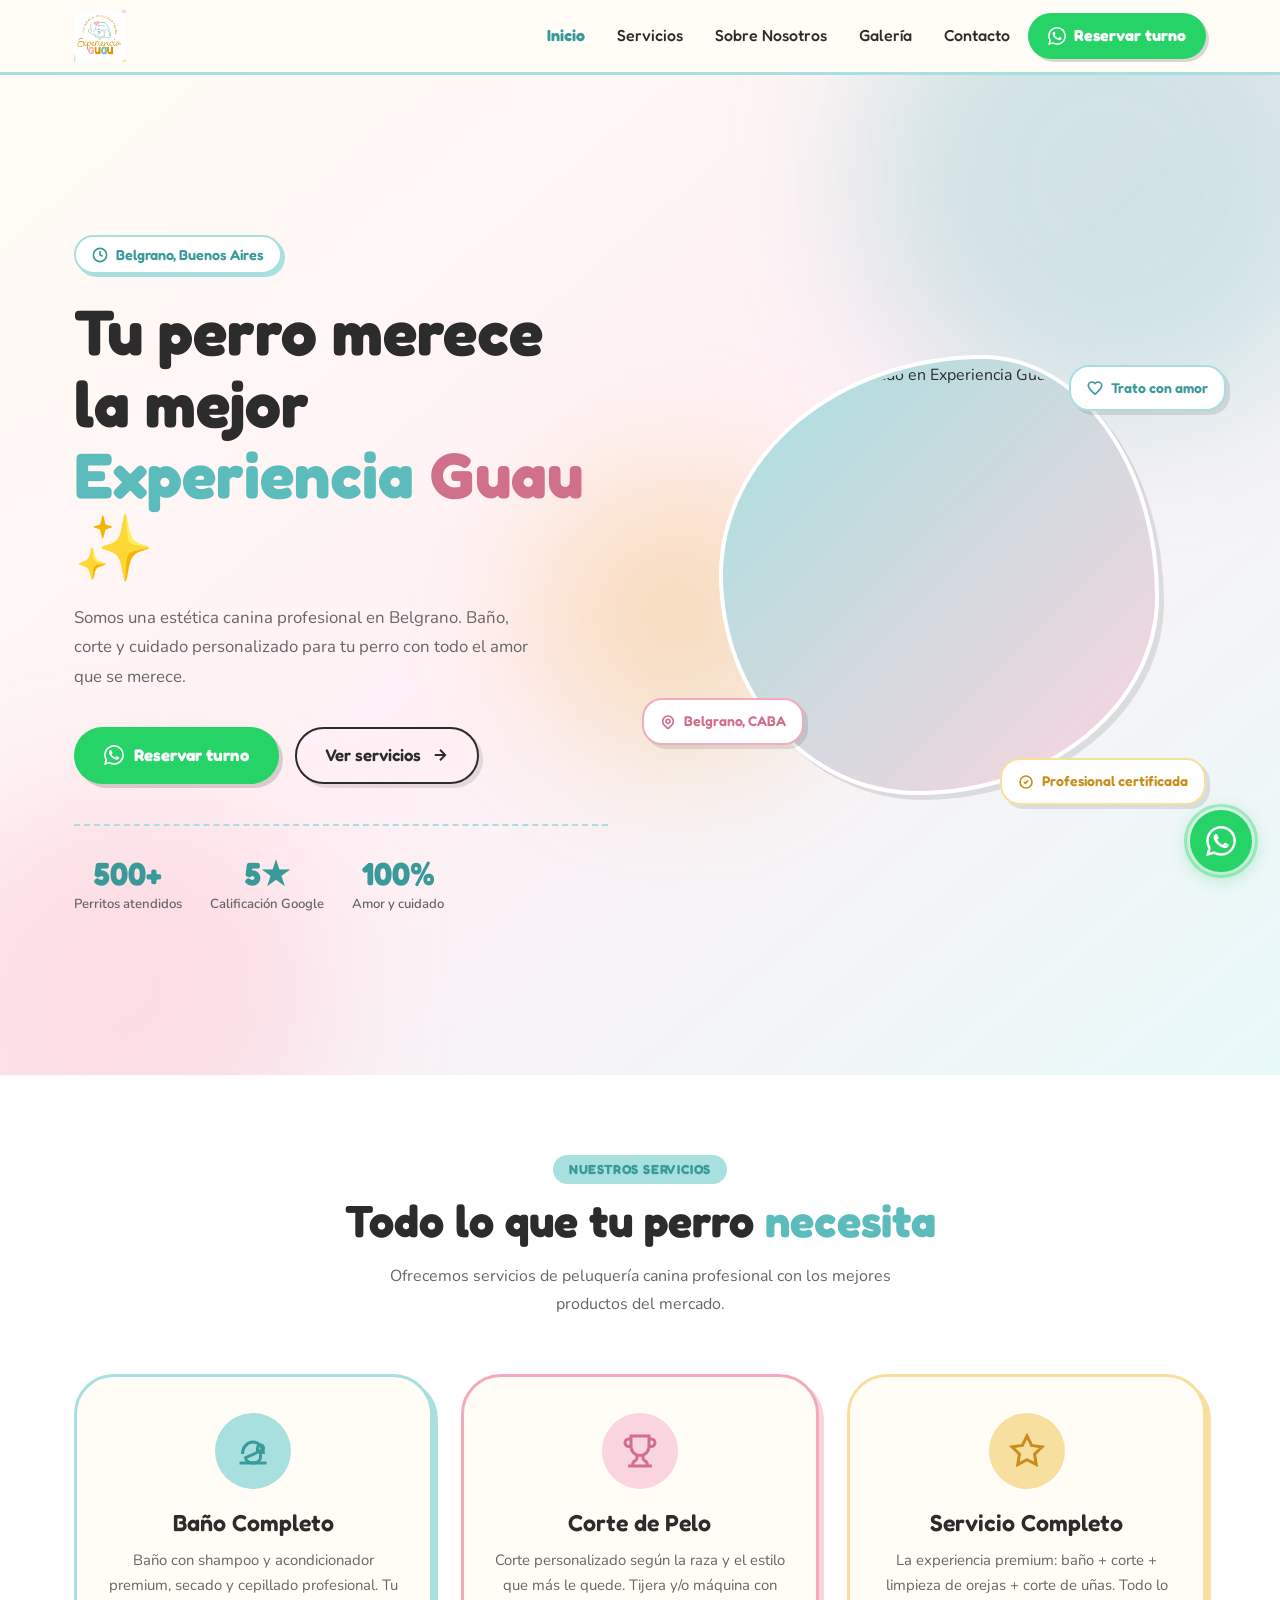
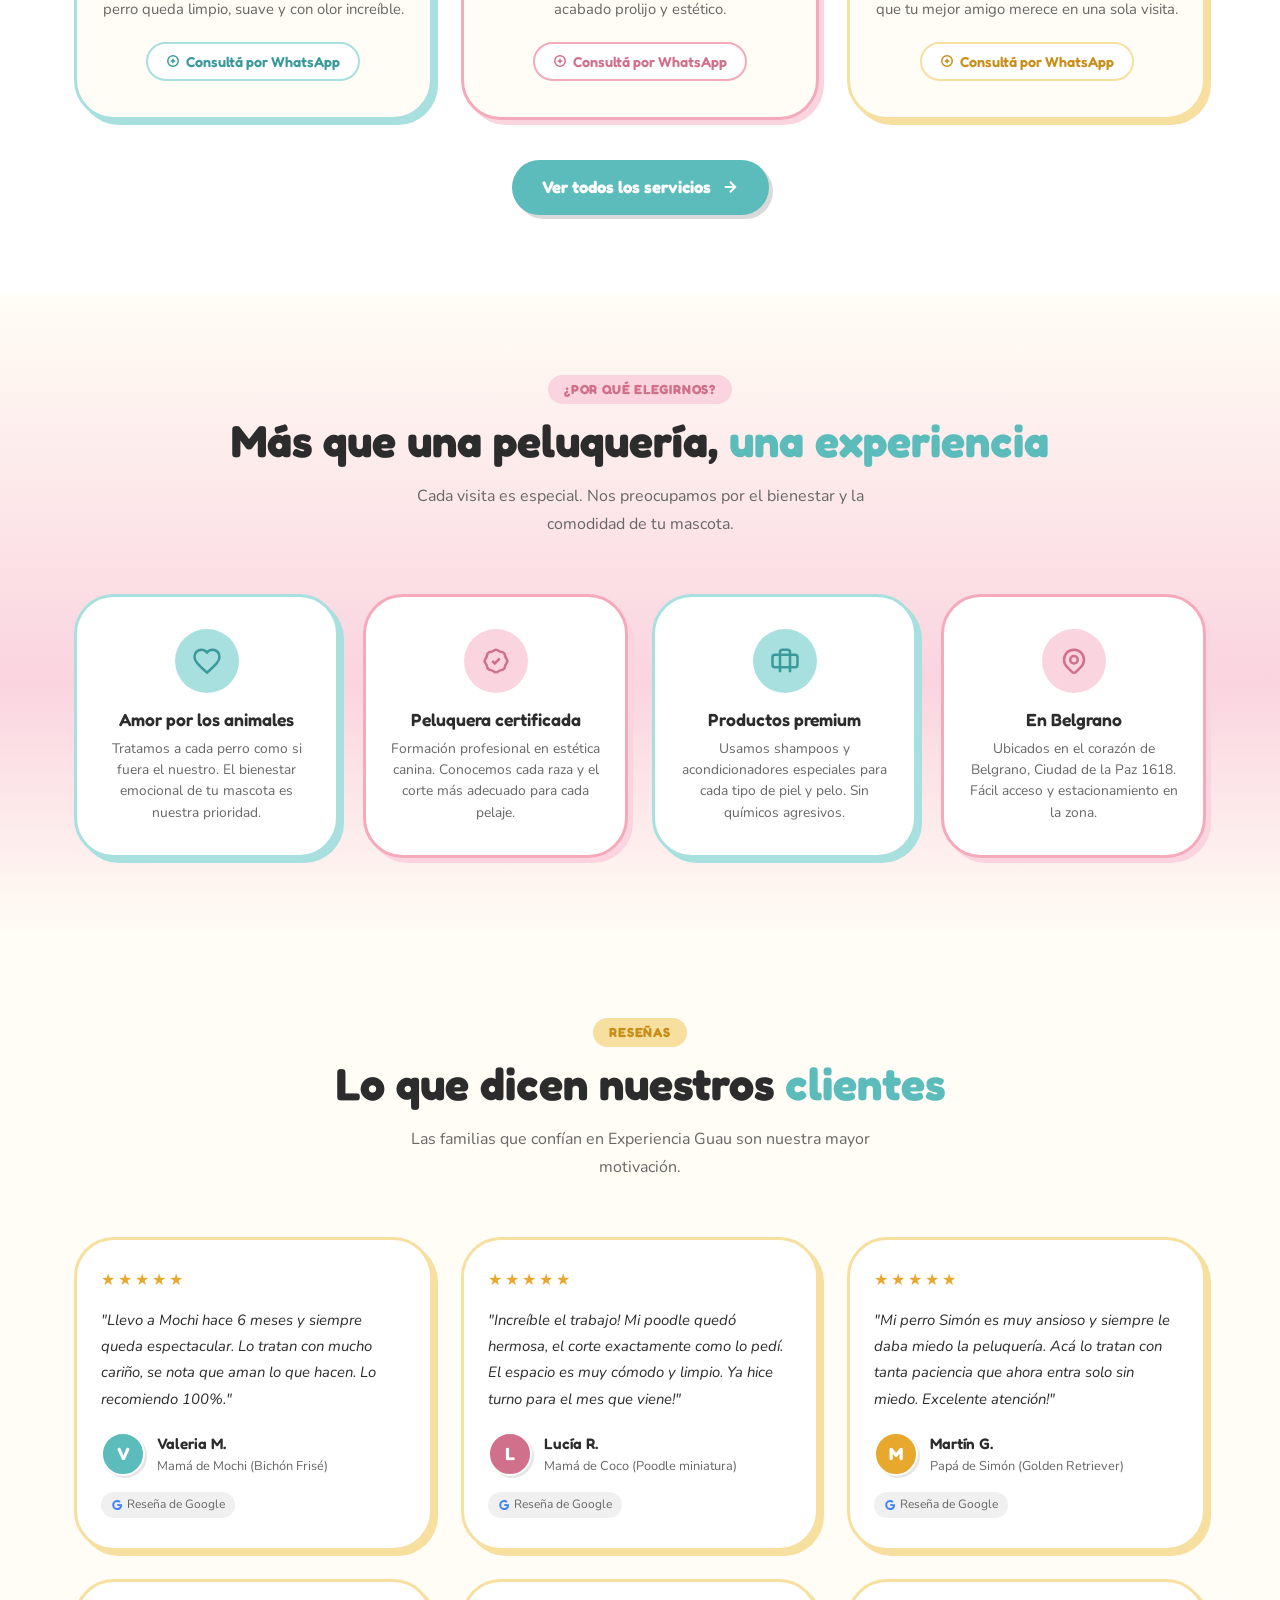
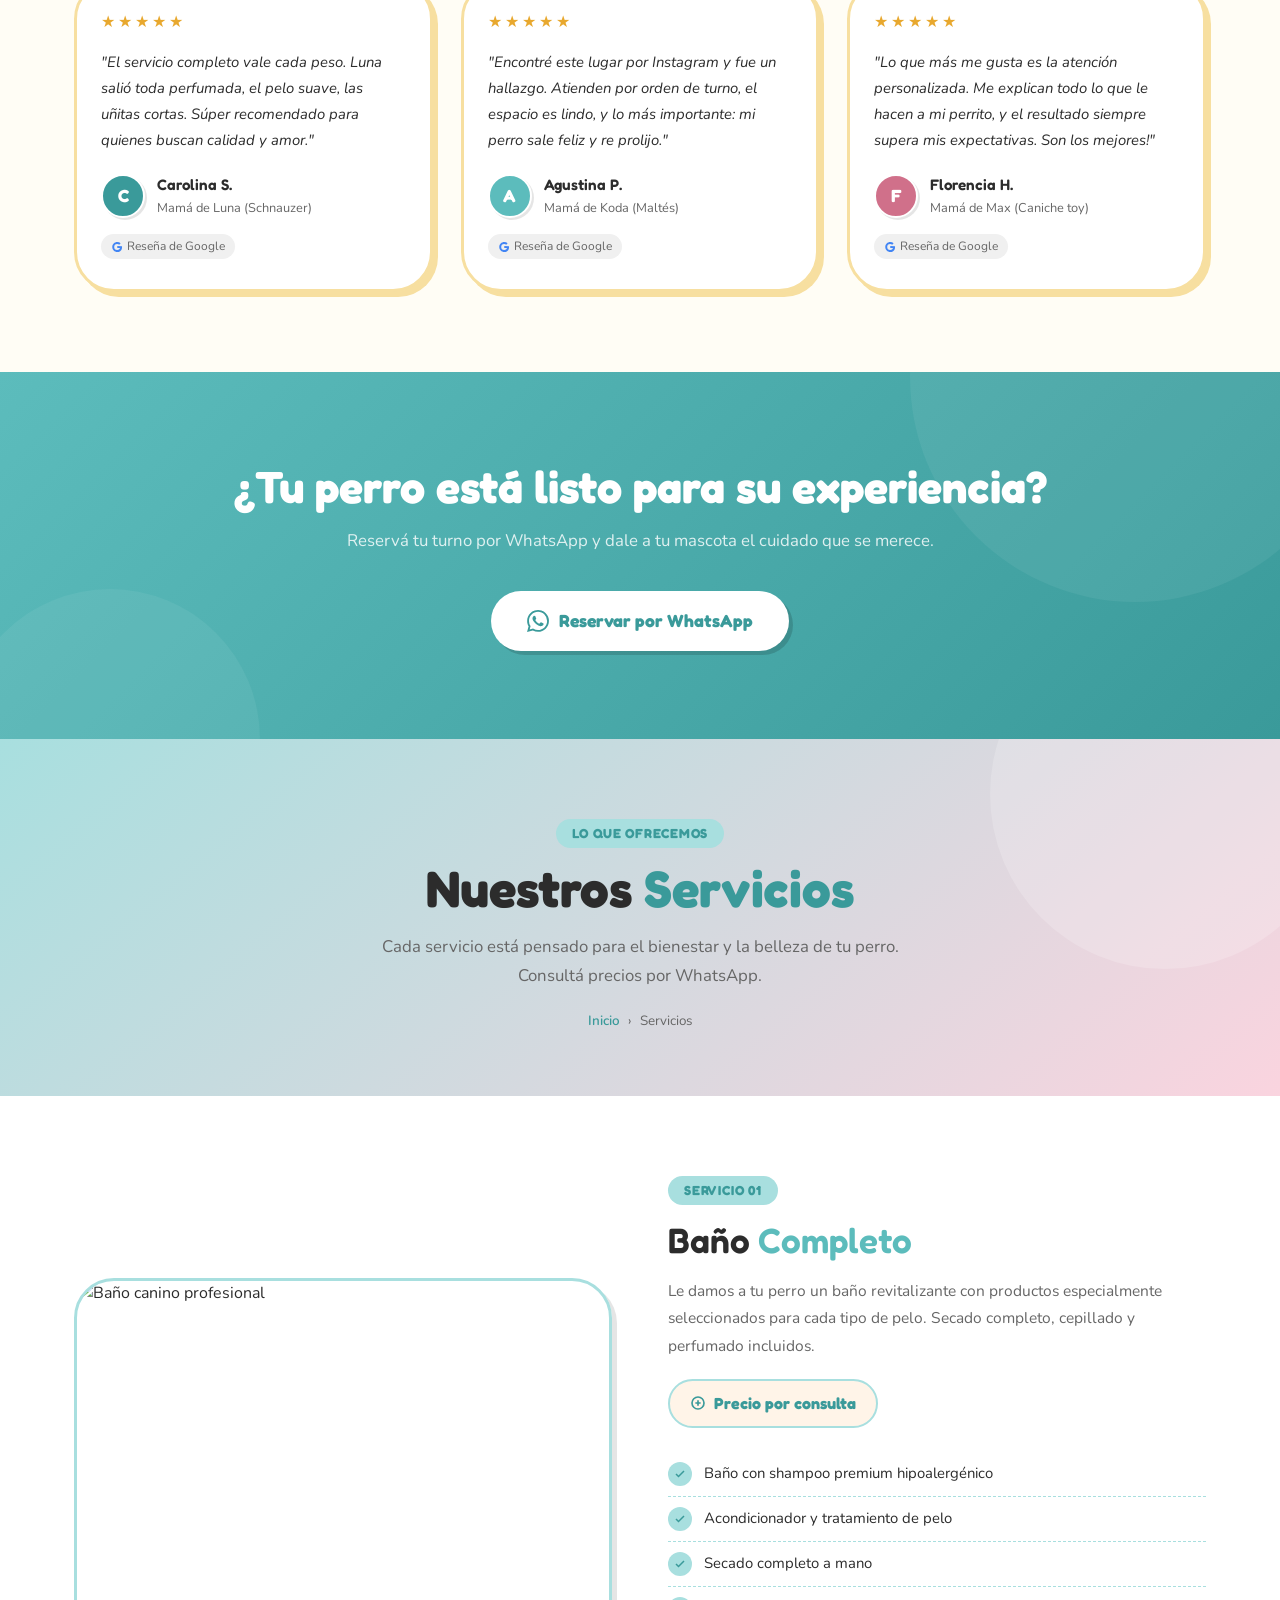
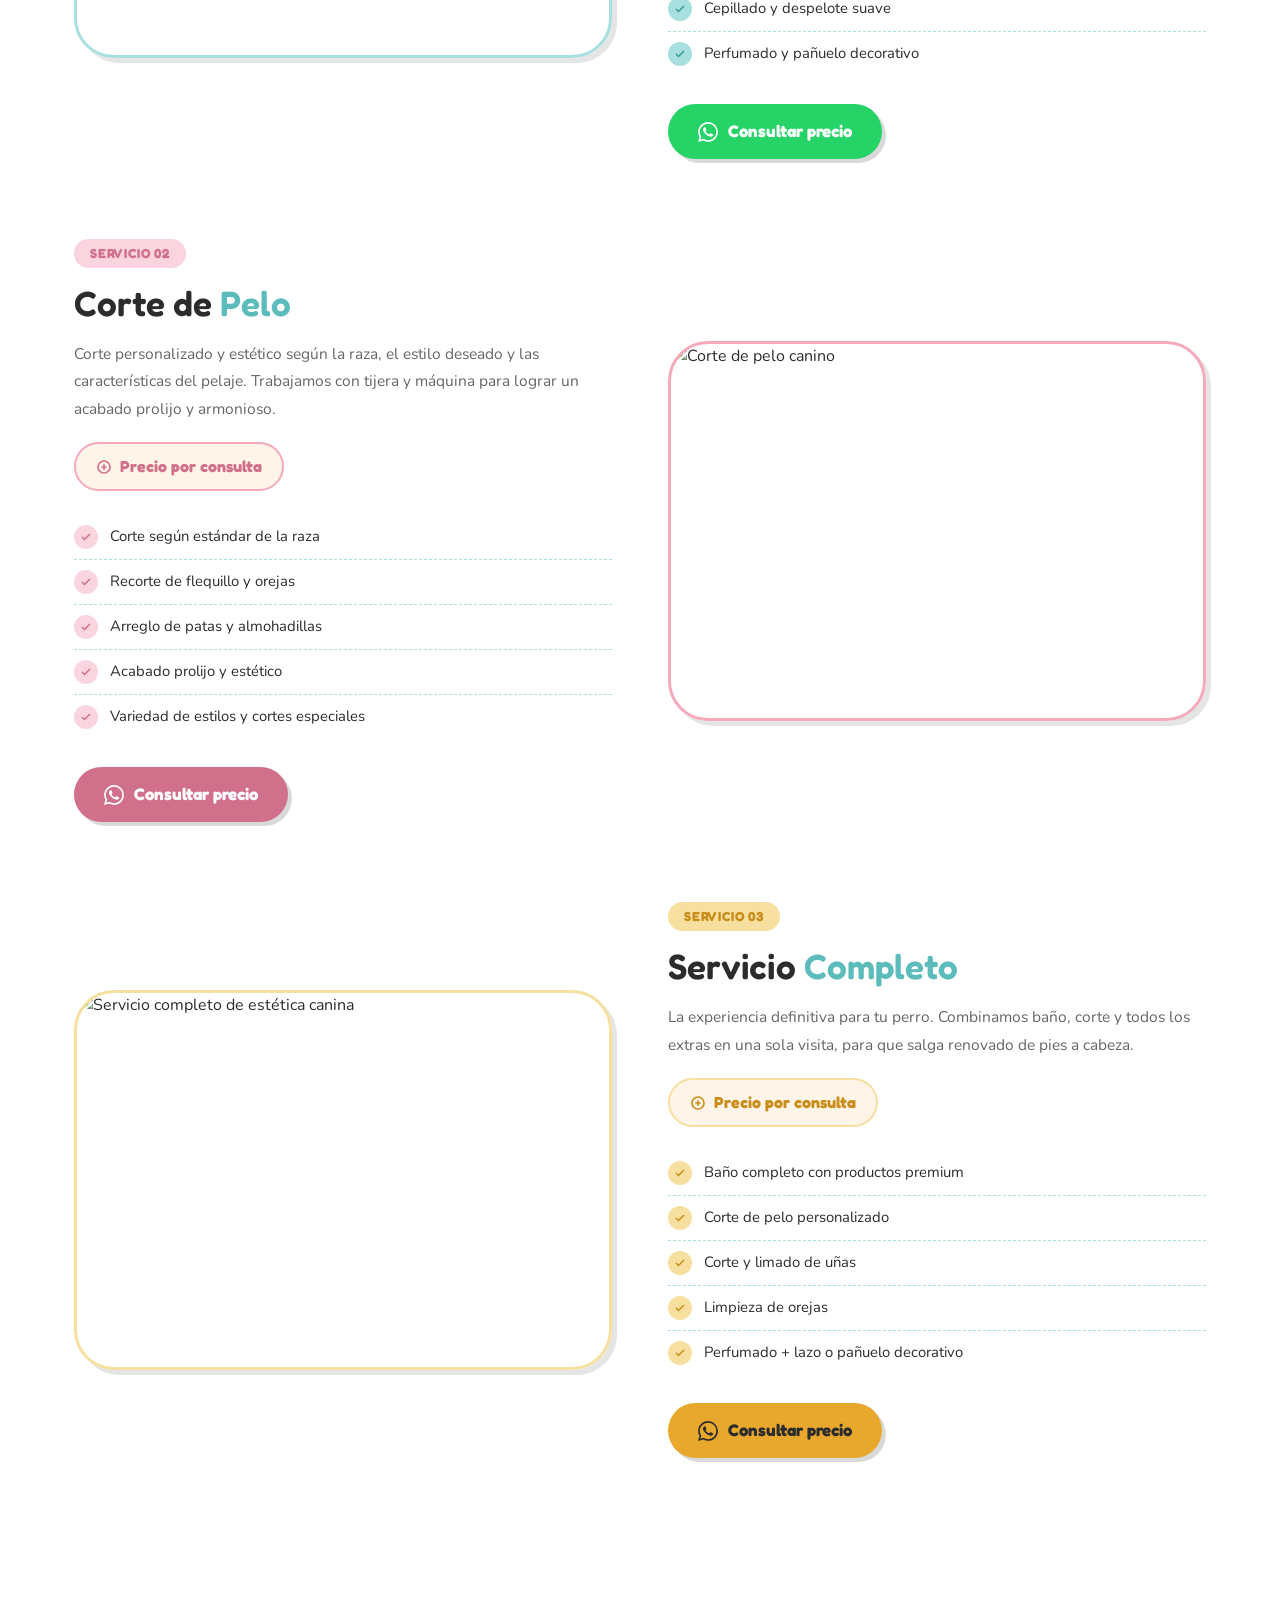
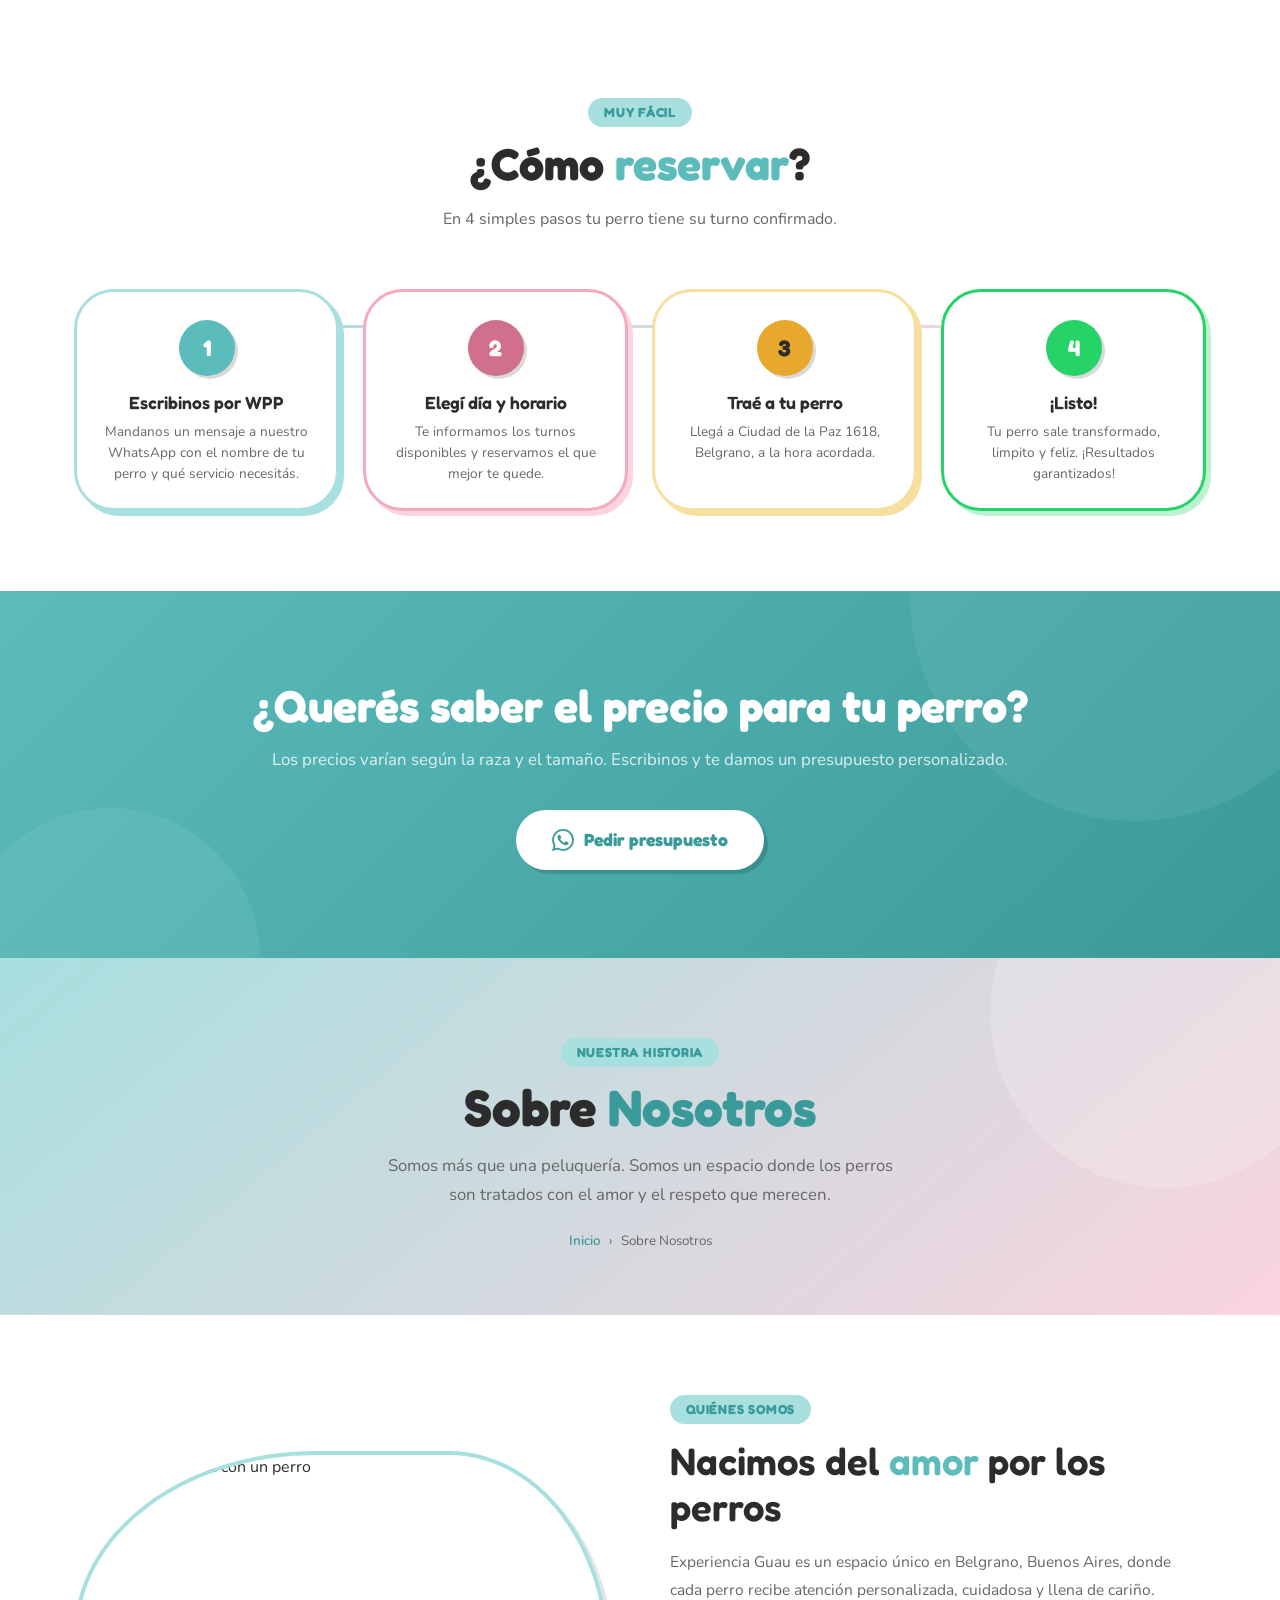
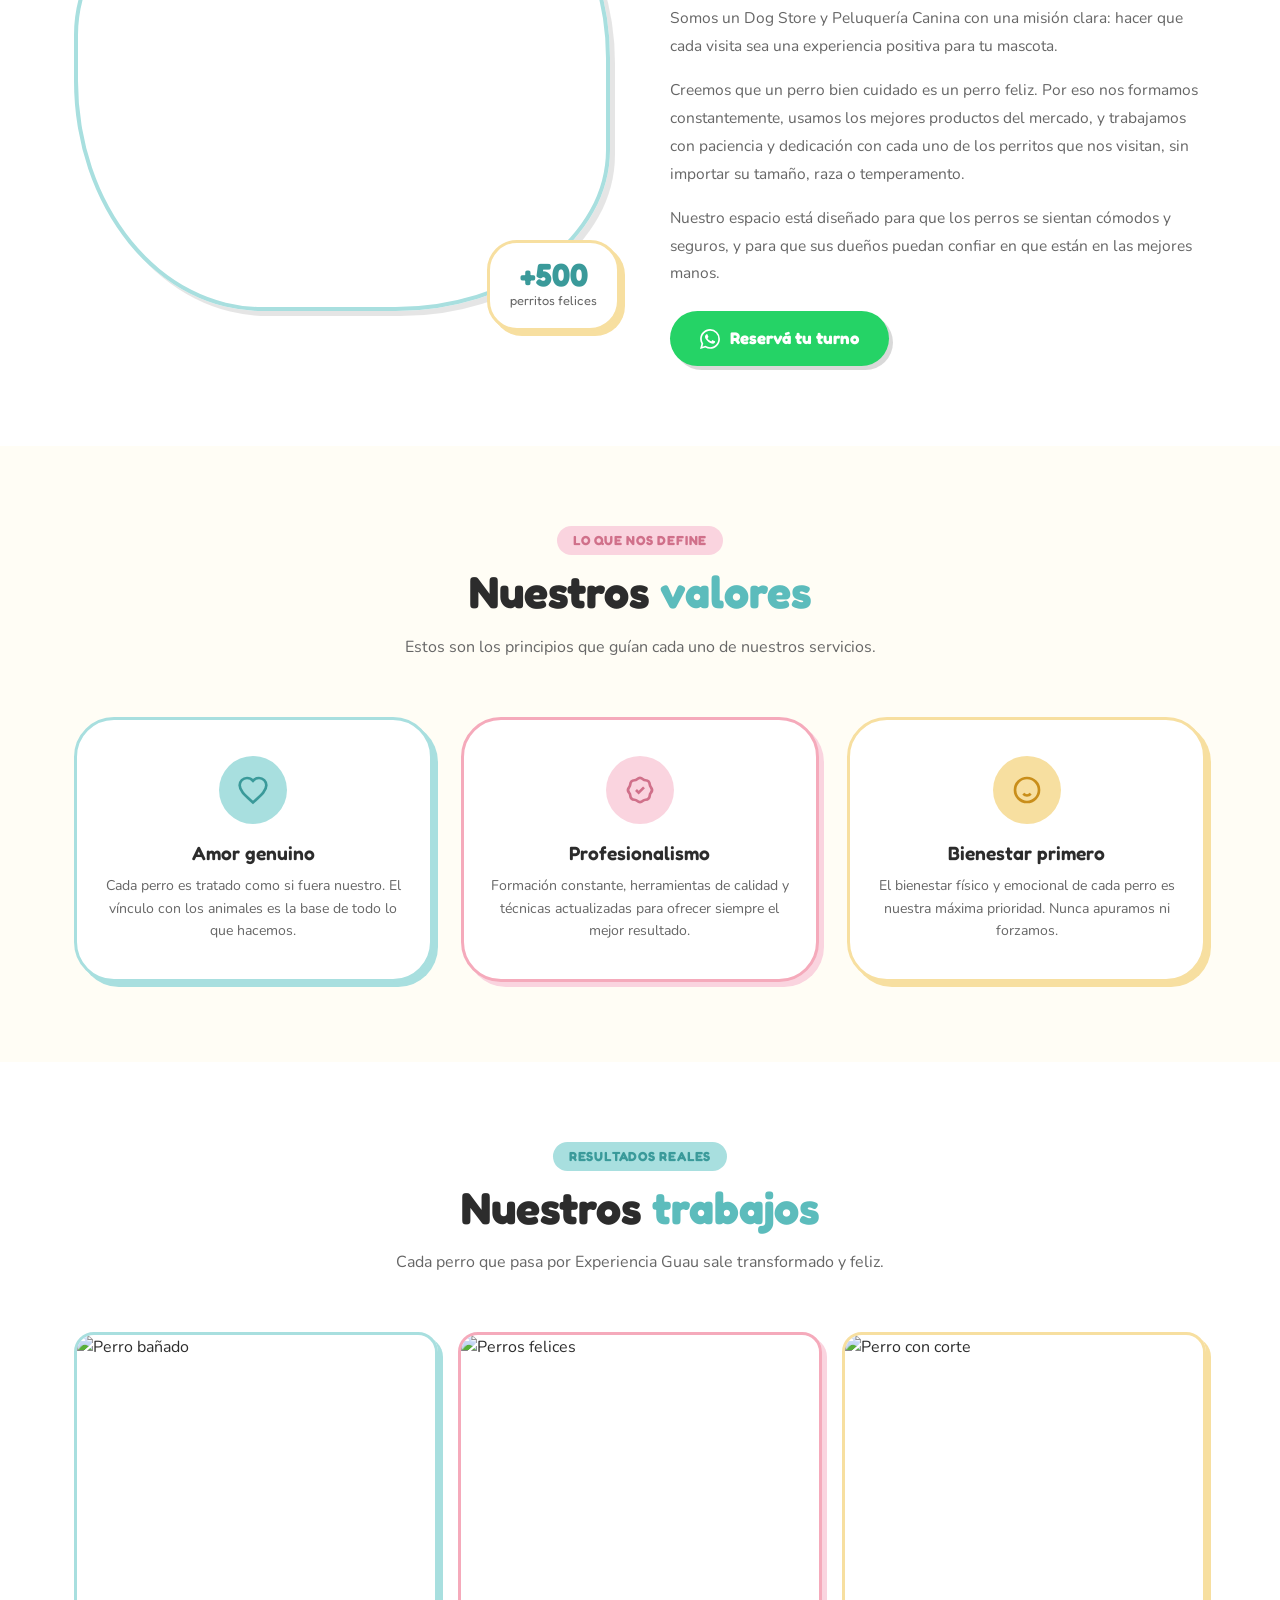
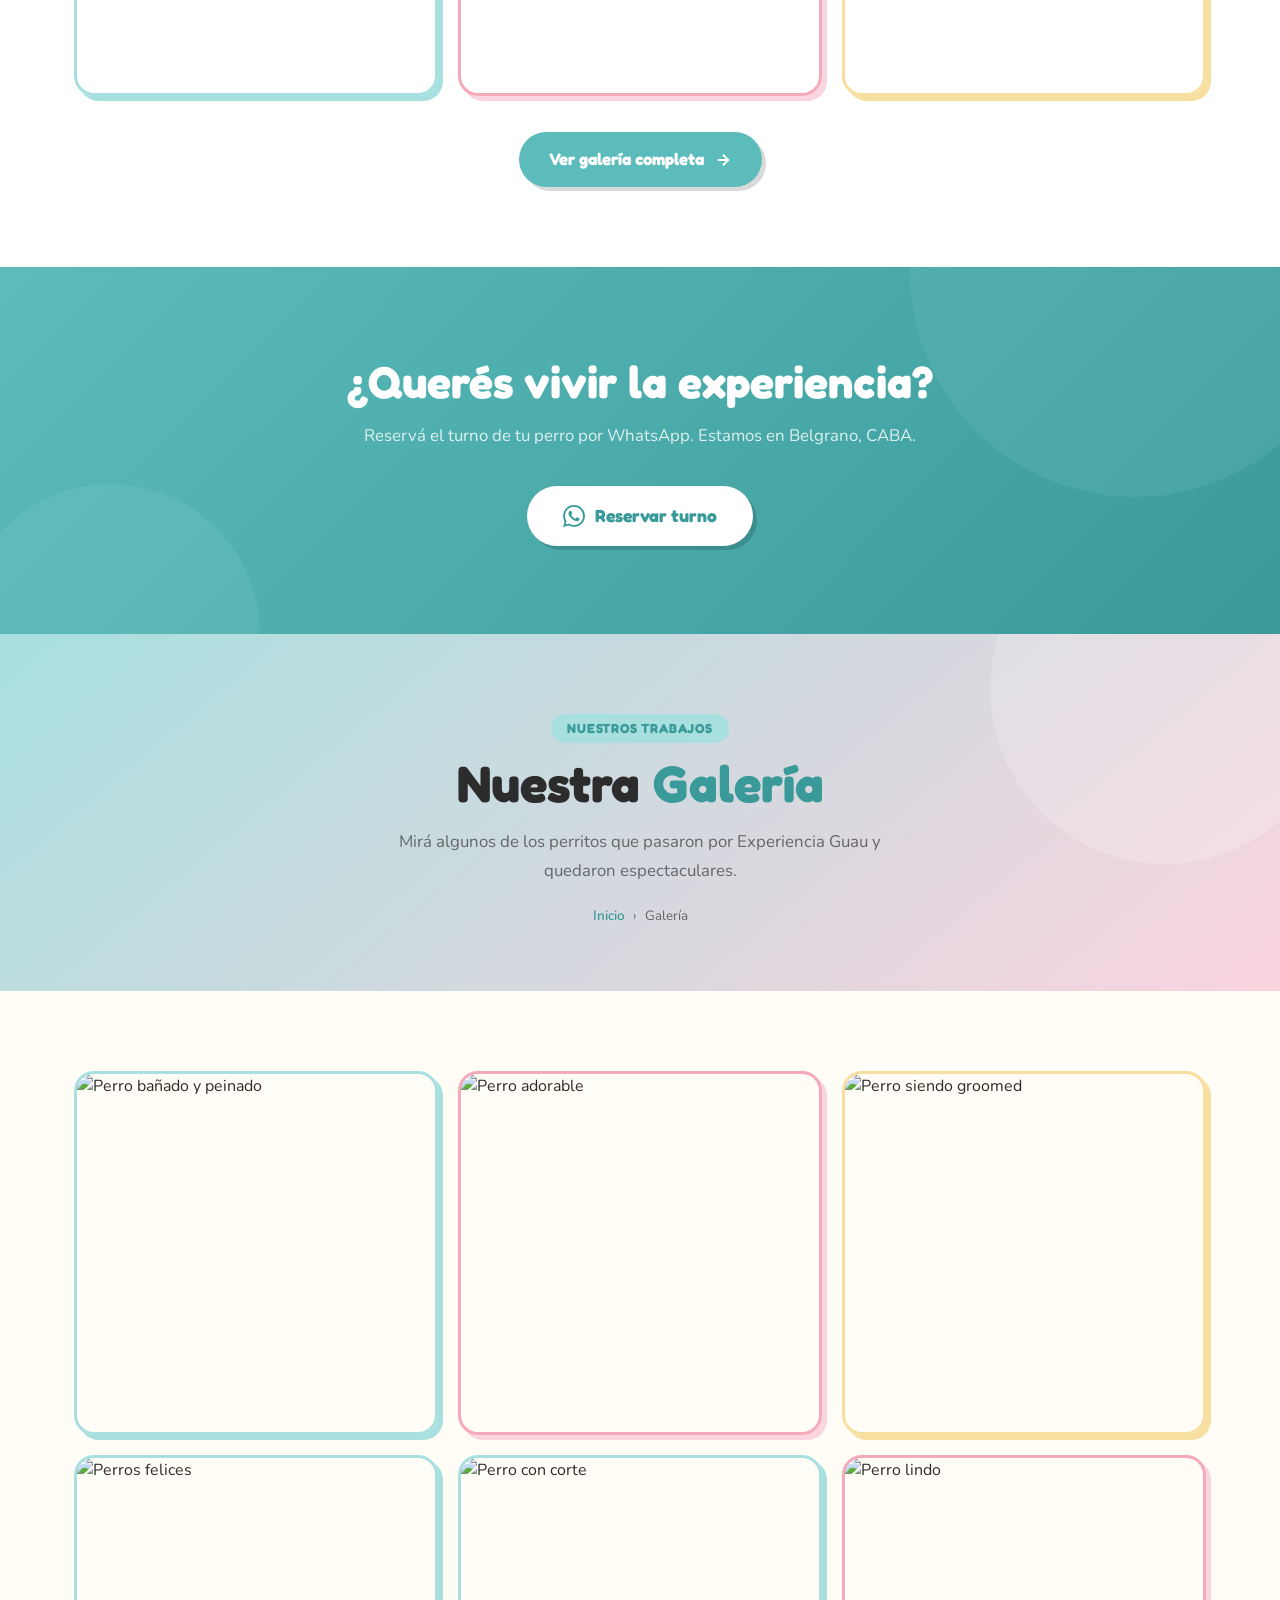
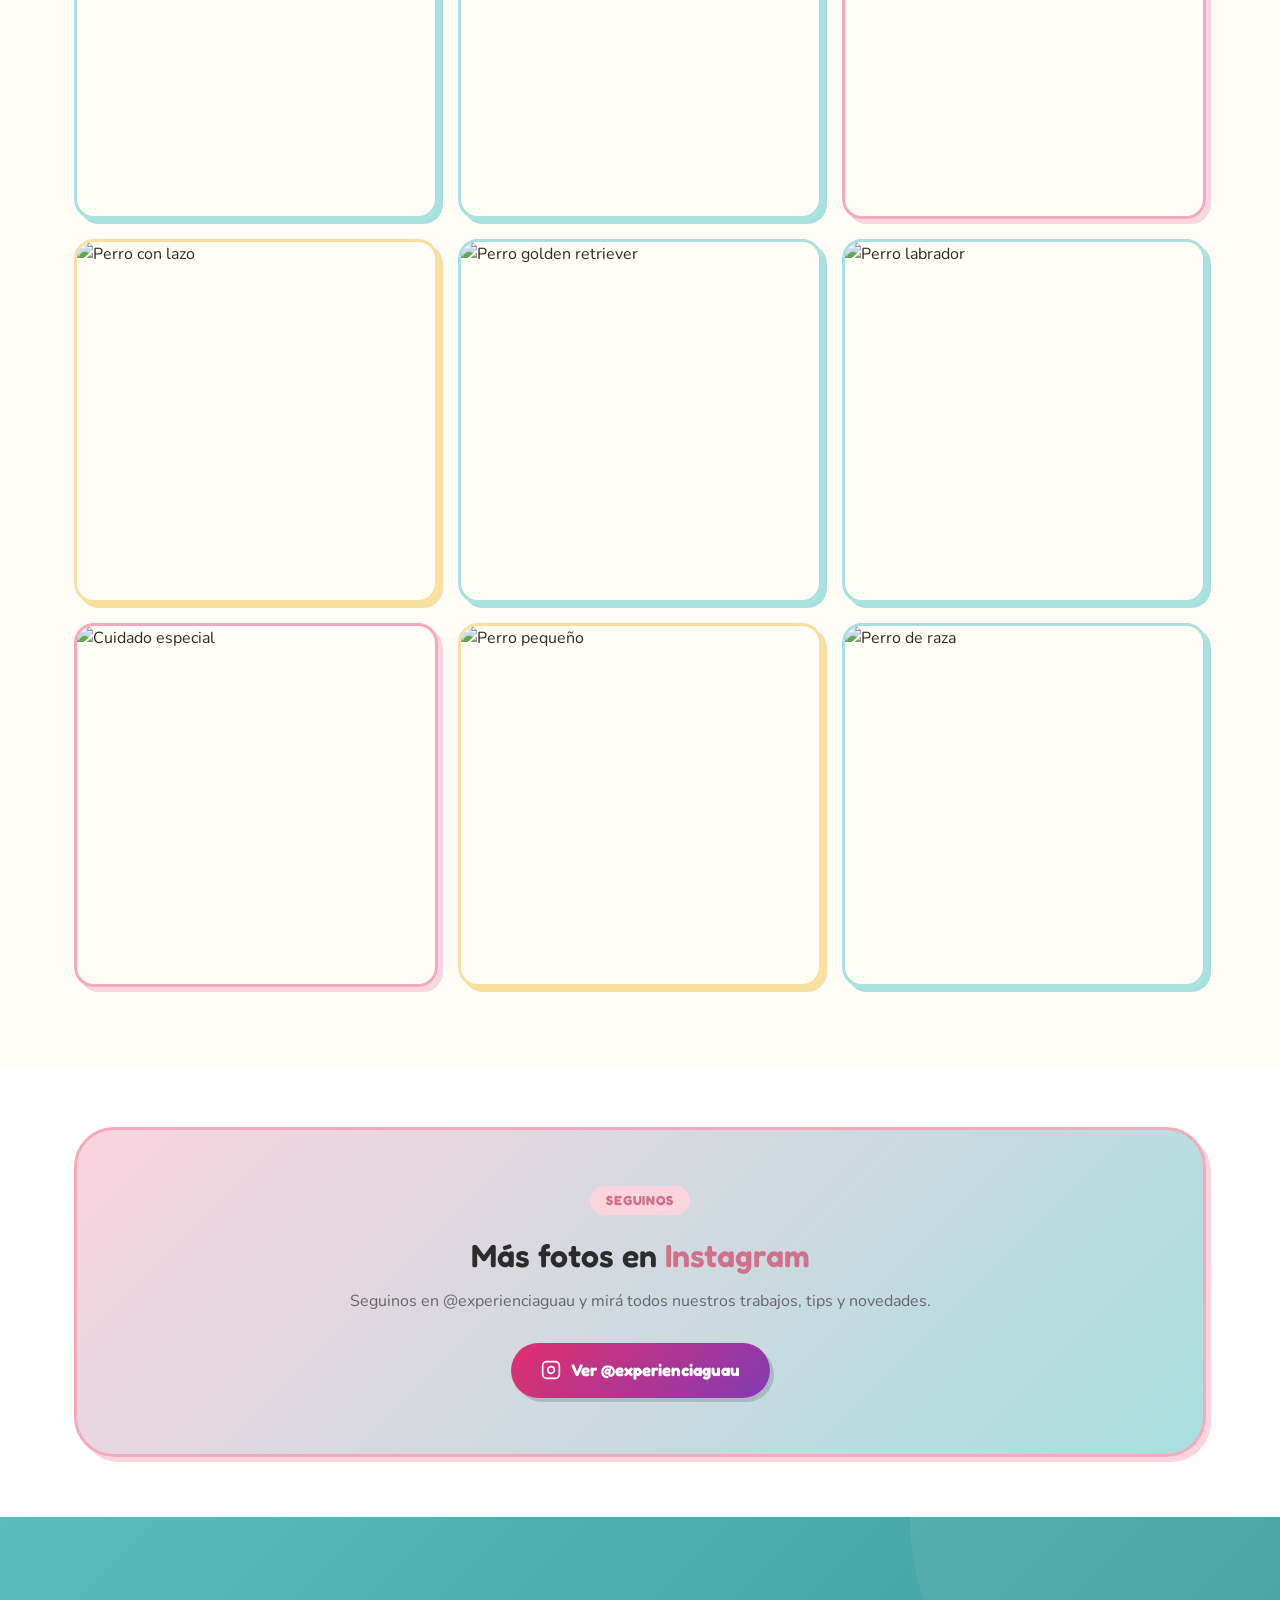
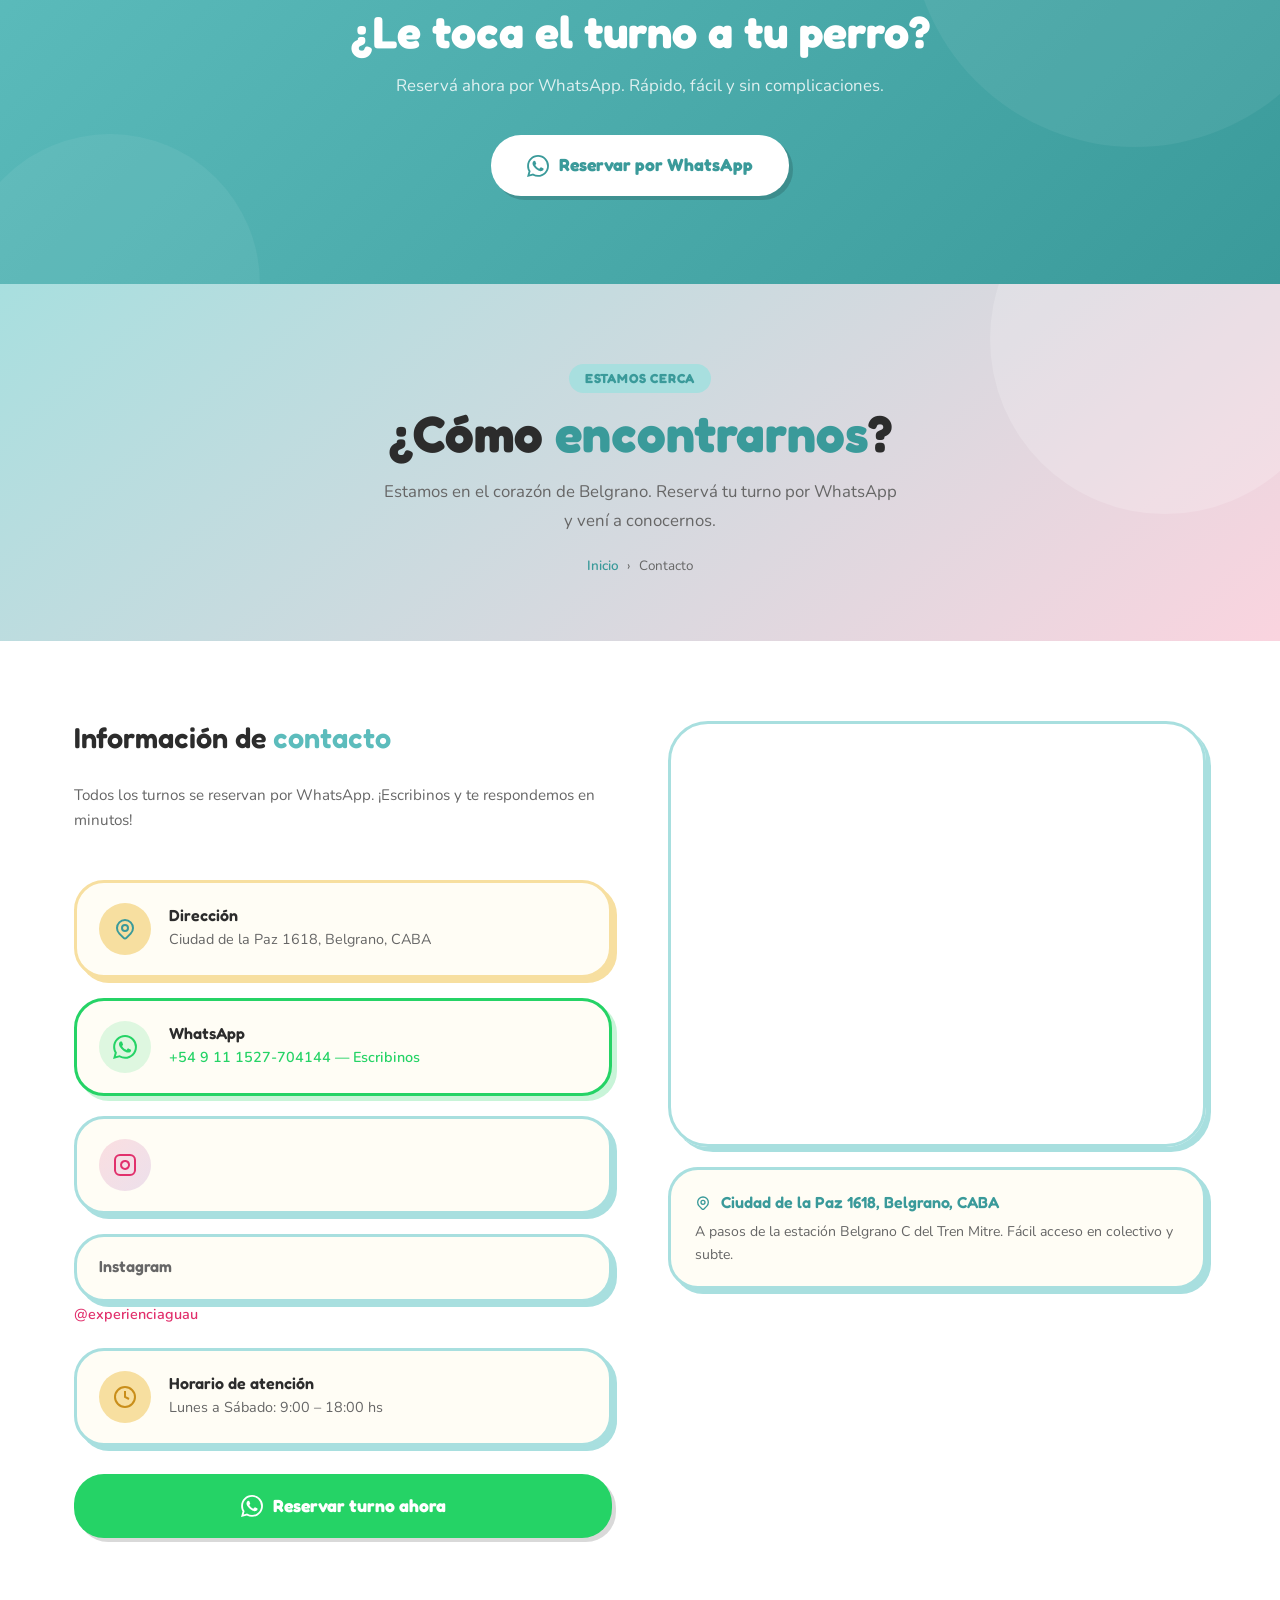
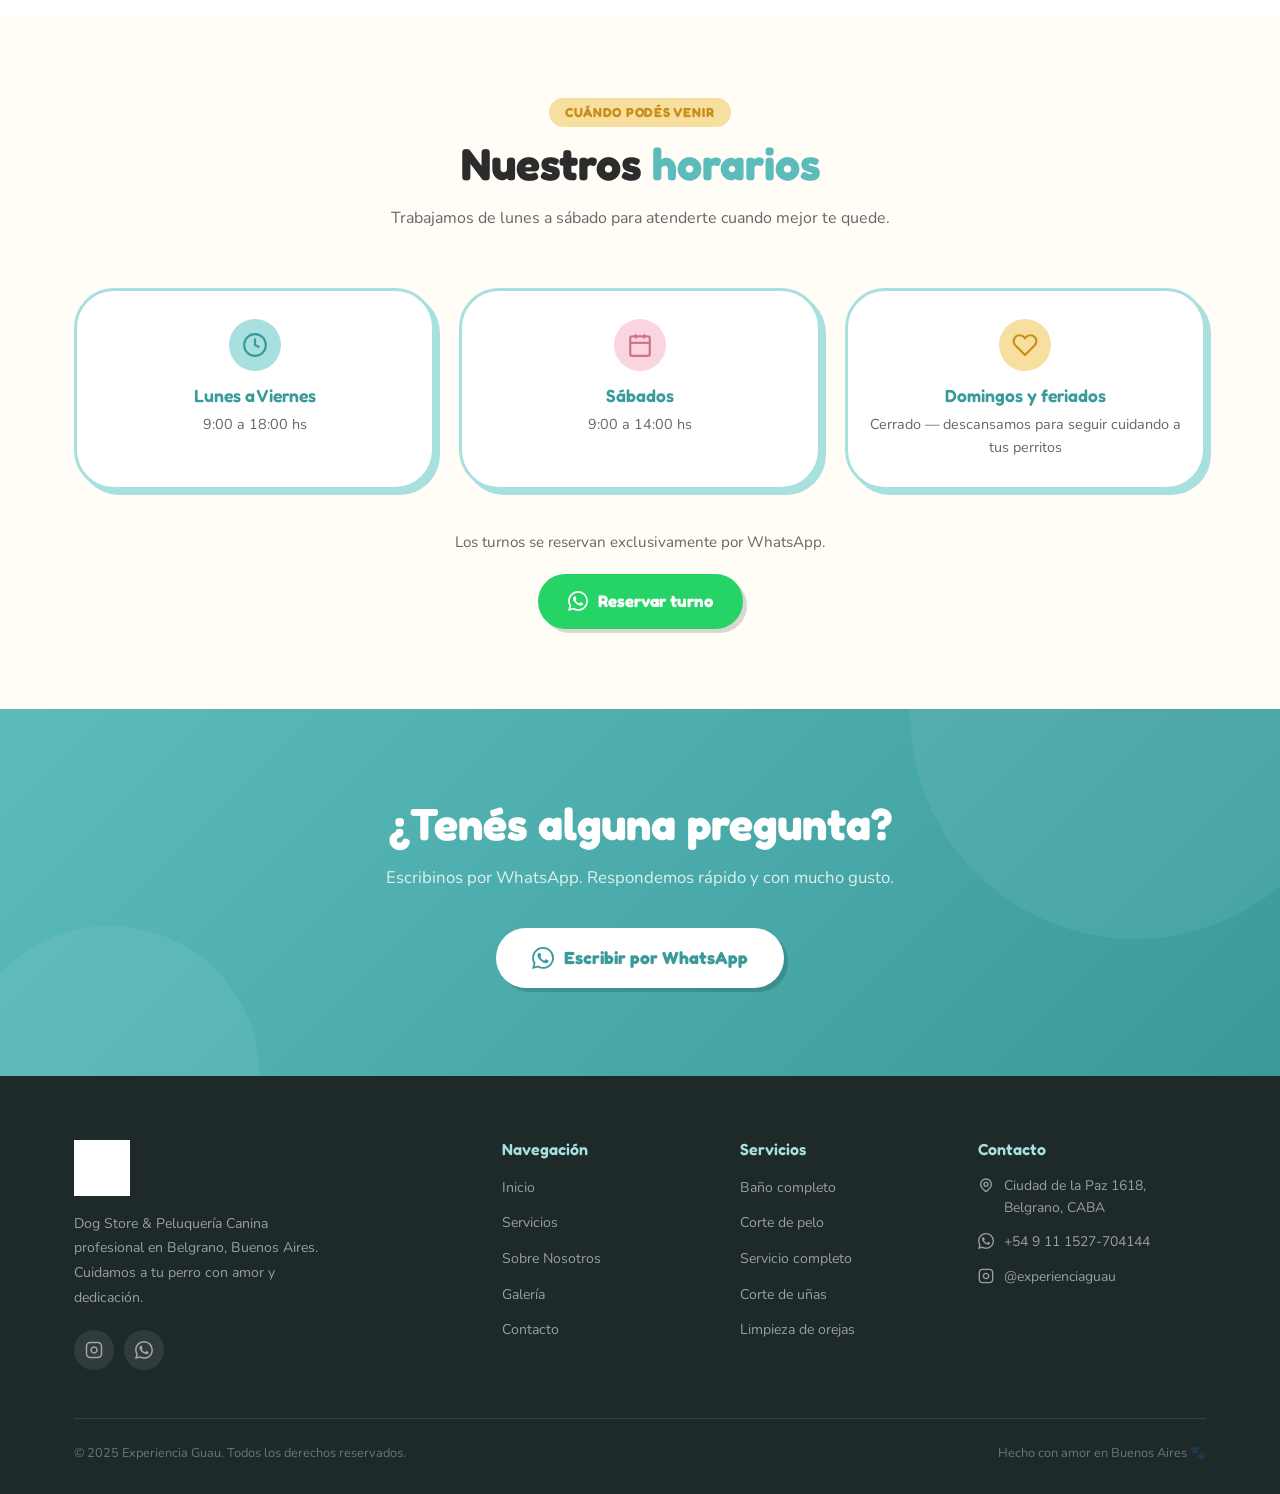
==== commit 6ecb1a3a: "Convertir sitio multipágina a single-page en index.html Se fusionaron todos los HTML en un único ind" ====
--- a/index.html
+++ b/index.html
@@ -13,15 +13,15 @@
   <!-- ======= NAVBAR ======= -->
   <nav class="navbar">
     <div class="container">
-      <a href="index.html" class="nav-logo">
+      <a href="#inicio" class="nav-logo">
         <img src="assets/logo.jpg" alt="Experiencia Guau" />
       </a>
       <ul class="nav-links">
-        <li><a href="index.html" class="active">Inicio</a></li>
-        <li><a href="servicios.html">Servicios</a></li>
-        <li><a href="nosotros.html">Sobre Nosotros</a></li>
-        <li><a href="galeria.html">Galería</a></li>
-        <li><a href="contacto.html">Contacto</a></li>
+        <li><a href="#inicio" class="active">Inicio</a></li>
+        <li><a href="#servicios">Servicios</a></li>
+        <li><a href="#nosotros">Sobre Nosotros</a></li>
+        <li><a href="#galeria">Galería</a></li>
+        <li><a href="#contacto">Contacto</a></li>
         <li>
           <a href="#" data-wpp class="nav-wpp">
             <svg width="18" height="18" viewBox="0 0 24 24" fill="currentColor"><path d="M17.472 14.382c-.297-.149-1.758-.867-2.03-.967-.273-.099-.471-.148-.67.15-.197.297-.767.966-.94 1.164-.173.199-.347.223-.644.075-.297-.15-1.255-.463-2.39-1.475-.883-.788-1.48-1.761-1.653-2.059-.173-.297-.018-.458.13-.606.134-.133.298-.347.446-.52.149-.174.198-.298.298-.497.099-.198.05-.371-.025-.52-.075-.149-.669-1.612-.916-2.207-.242-.579-.487-.5-.669-.51-.173-.008-.371-.01-.57-.01-.198 0-.52.074-.792.372-.272.297-1.04 1.016-1.04 2.479 0 1.462 1.065 2.875 1.213 3.074.149.198 2.096 3.2 5.077 4.487.709.306 1.262.489 1.694.625.712.227 1.36.195 1.871.118.571-.085 1.758-.719 2.006-1.413.248-.694.248-1.289.173-1.413-.074-.124-.272-.198-.57-.347m-5.421 7.403h-.004a9.87 9.87 0 01-5.031-1.378l-.361-.214-3.741.982.998-3.648-.235-.374a9.86 9.86 0 01-1.51-5.26c.001-5.45 4.436-9.884 9.888-9.884 2.64 0 5.122 1.03 6.988 2.898a9.825 9.825 0 012.893 6.994c-.003 5.45-4.437 9.884-9.885 9.884m8.413-18.297A11.815 11.815 0 0012.05 0C5.495 0 .16 5.335.157 11.892c0 2.096.547 4.142 1.588 5.945L.057 24l6.305-1.654a11.882 11.882 0 005.683 1.448h.005c6.554 0 11.89-5.335 11.893-11.893a11.821 11.821 0 00-3.48-8.413Z"/></svg>
@@ -38,320 +38,644 @@
   <!-- Mobile Menu -->
   <div class="mobile-menu">
     <button class="mobile-close" aria-label="Cerrar">✕</button>
-    <a href="index.html">Inicio</a>
-    <a href="servicios.html">Servicios</a>
-    <a href="nosotros.html">Sobre Nosotros</a>
-    <a href="galeria.html">Galería</a>
-    <a href="contacto.html">Contacto</a>
+    <a href="#inicio">Inicio</a>
+    <a href="#servicios">Servicios</a>
+    <a href="#nosotros">Sobre Nosotros</a>
+    <a href="#galeria">Galería</a>
+    <a href="#contacto">Contacto</a>
     <a href="#" data-wpp class="mobile-menu-wpp">
       <svg width="22" height="22" viewBox="0 0 24 24" fill="currentColor" style="margin-right:8px"><path d="M17.472 14.382c-.297-.149-1.758-.867-2.03-.967-.273-.099-.471-.148-.67.15-.197.297-.767.966-.94 1.164-.173.199-.347.223-.644.075-.297-.15-1.255-.463-2.39-1.475-.883-.788-1.48-1.761-1.653-2.059-.173-.297-.018-.458.13-.606.134-.133.298-.347.446-.52.149-.174.198-.298.298-.497.099-.198.05-.371-.025-.52-.075-.149-.669-1.612-.916-2.207-.242-.579-.487-.5-.669-.51-.173-.008-.371-.01-.57-.01-.198 0-.52.074-.792.372-.272.297-1.04 1.016-1.04 2.479 0 1.462 1.065 2.875 1.213 3.074.149.198 2.096 3.2 5.077 4.487.709.306 1.262.489 1.694.625.712.227 1.36.195 1.871.118.571-.085 1.758-.719 2.006-1.413.248-.694.248-1.289.173-1.413-.074-.124-.272-.198-.57-.347m-5.421 7.403h-.004a9.87 9.87 0 01-5.031-1.378l-.361-.214-3.741.982.998-3.648-.235-.374a9.86 9.86 0 01-1.51-5.26c.001-5.45 4.436-9.884 9.888-9.884 2.64 0 5.122 1.03 6.988 2.898a9.825 9.825 0 012.893 6.994c-.003 5.45-4.437 9.884-9.885 9.884m8.413-18.297A11.815 11.815 0 0012.05 0C5.495 0 .16 5.335.157 11.892c0 2.096.547 4.142 1.588 5.945L.057 24l6.305-1.654a11.882 11.882 0 005.683 1.448h.005c6.554 0 11.89-5.335 11.893-11.893a11.821 11.821 0 00-3.48-8.413Z"/></svg>
       Reservar turno
     </a>
   </div>
 
-  <!-- ======= HERO ======= -->
-  <section class="hero">
-    <div class="hero-blob hero-blob-1"></div>
-    <div class="hero-blob hero-blob-2"></div>
-    <div class="hero-blob hero-blob-3"></div>
-
-    <div class="container">
-      <div class="hero-content">
-        <div class="hero-badge">
-          <svg width="16" height="16" viewBox="0 0 24 24" fill="none" stroke="currentColor" stroke-width="2.5"><path d="M12 2C6.48 2 2 6.48 2 12s4.48 10 10 10 10-4.48 10-10S17.52 2 12 2z"/><path d="M12 6v6l4 2"/></svg>
-          Belgrano, Buenos Aires
-        </div>
-        <h1 class="hero-title">
-          Tu perro merece la mejor
-          <span class="highlight"> Experiencia</span>
-          <span class="highlight-pink"> Guau</span> ✨
-        </h1>
-        <p class="hero-desc">
-          Somos una estética canina profesional en Belgrano. Baño, corte y cuidado personalizado para tu perro con todo el amor que se merece.
-        </p>
-        <div class="hero-btns">
+  <!-- ================================================================
+       INICIO
+       ================================================================ -->
+  <div id="inicio">
+
+    <!-- HERO -->
+    <section class="hero">
+      <div class="hero-blob hero-blob-1"></div>
+      <div class="hero-blob hero-blob-2"></div>
+      <div class="hero-blob hero-blob-3"></div>
+      <div class="container">
+        <div class="hero-content">
+          <div class="hero-badge">
+            <svg width="16" height="16" viewBox="0 0 24 24" fill="none" stroke="currentColor" stroke-width="2.5"><path d="M12 2C6.48 2 2 6.48 2 12s4.48 10 10 10 10-4.48 10-10S17.52 2 12 2z"/><path d="M12 6v6l4 2"/></svg>
+            Belgrano, Buenos Aires
+          </div>
+          <h1 class="hero-title">
+            Tu perro merece la mejor
+            <span class="highlight"> Experiencia</span>
+            <span class="highlight-pink"> Guau</span> ✨
+          </h1>
+          <p class="hero-desc">
+            Somos una estética canina profesional en Belgrano. Baño, corte y cuidado personalizado para tu perro con todo el amor que se merece.
+          </p>
+          <div class="hero-btns">
+            <a href="#" data-wpp class="btn-wpp">
+              <svg width="20" height="20" viewBox="0 0 24 24" fill="currentColor"><path d="M17.472 14.382c-.297-.149-1.758-.867-2.03-.967-.273-.099-.471-.148-.67.15-.197.297-.767.966-.94 1.164-.173.199-.347.223-.644.075-.297-.15-1.255-.463-2.39-1.475-.883-.788-1.48-1.761-1.653-2.059-.173-.297-.018-.458.13-.606.134-.133.298-.347.446-.52.149-.174.198-.298.298-.497.099-.198.05-.371-.025-.52-.075-.149-.669-1.612-.916-2.207-.242-.579-.487-.5-.669-.51-.173-.008-.371-.01-.57-.01-.198 0-.52.074-.792.372-.272.297-1.04 1.016-1.04 2.479 0 1.462 1.065 2.875 1.213 3.074.149.198 2.096 3.2 5.077 4.487.709.306 1.262.489 1.694.625.712.227 1.36.195 1.871.118.571-.085 1.758-.719 2.006-1.413.248-.694.248-1.289.173-1.413-.074-.124-.272-.198-.57-.347m-5.421 7.403h-.004a9.87 9.87 0 01-5.031-1.378l-.361-.214-3.741.982.998-3.648-.235-.374a9.86 9.86 0 01-1.51-5.26c.001-5.45 4.436-9.884 9.888-9.884 2.64 0 5.122 1.03 6.988 2.898a9.825 9.825 0 012.893 6.994c-.003 5.45-4.437 9.884-9.885 9.884m8.413-18.297A11.815 11.815 0 0012.05 0C5.495 0 .16 5.335.157 11.892c0 2.096.547 4.142 1.588 5.945L.057 24l6.305-1.654a11.882 11.882 0 005.683 1.448h.005c6.554 0 11.89-5.335 11.893-11.893a11.821 11.821 0 00-3.48-8.413Z"/></svg>
+              Reservar turno
+            </a>
+            <a href="#servicios" class="btn-outline">
+              Ver servicios
+              <svg width="18" height="18" viewBox="0 0 24 24" fill="none" stroke="currentColor" stroke-width="2.5"><path d="M5 12h14M12 5l7 7-7 7"/></svg>
+            </a>
+          </div>
+          <div class="hero-stats">
+            <div class="stat-item">
+              <div class="stat-num">500+</div>
+              <div class="stat-label">Perritos atendidos</div>
+            </div>
+            <div class="stat-item">
+              <div class="stat-num">5★</div>
+              <div class="stat-label">Calificación Google</div>
+            </div>
+            <div class="stat-item">
+              <div class="stat-num">100%</div>
+              <div class="stat-label">Amor y cuidado</div>
+            </div>
+          </div>
+        </div>
+        <div class="hero-image">
+          <div class="hero-img-wrap">
+            <div class="hero-img-bg"></div>
+            <img class="hero-img-main" src="https://images.unsplash.com/photo-1587300003388-59208cc962cb?w=900&auto=format&fit=crop&q=80" alt="Perro siendo acicalado en Experiencia Guau" />
+          </div>
+          <div class="float-badge f1">
+            <svg width="16" height="16" viewBox="0 0 24 24" fill="none" stroke="currentColor" stroke-width="2.5"><path d="M12 21.35l-1.45-1.32C5.4 15.36 2 12.28 2 8.5 2 5.42 4.42 3 7.5 3c1.74 0 3.41.81 4.5 2.09C13.09 3.81 14.76 3 16.5 3 19.58 3 22 5.42 22 8.5c0 3.78-3.4 6.86-8.55 11.54L12 21.35z"/></svg>
+            Trato con amor
+          </div>
+          <div class="float-badge f2">
+            <svg width="16" height="16" viewBox="0 0 24 24" fill="none" stroke="currentColor" stroke-width="2.5"><path d="M17.657 16.657L13.414 20.9a1.998 1.998 0 01-2.827 0l-4.244-4.243a8 8 0 1111.314 0z"/><path d="M15 11a3 3 0 11-6 0 3 3 0 016 0z"/></svg>
+            Belgrano, CABA
+          </div>
+          <div class="float-badge f3">
+            <svg width="16" height="16" viewBox="0 0 24 24" fill="none" stroke="currentColor" stroke-width="2.5"><path d="M9 12l2 2 4-4m6 2a9 9 0 11-18 0 9 9 0 0118 0z"/></svg>
+            Profesional certificada
+          </div>
+        </div>
+      </div>
+    </section>
+
+    <!-- SERVICIOS OVERVIEW -->
+    <section class="services-section">
+      <div class="container">
+        <div class="section-header">
+          <span class="section-tag">Nuestros Servicios</span>
+          <h2 class="section-title">Todo lo que tu perro <span>necesita</span></h2>
+          <p class="section-sub">Ofrecemos servicios de peluquería canina profesional con los mejores productos del mercado.</p>
+        </div>
+        <div class="services-grid">
+          <div class="svc-card fade-up">
+            <div class="svc-icon teal">
+              <svg width="36" height="36" viewBox="0 0 24 24" fill="none" stroke="#3A9A9A" stroke-width="2"><path d="M7 16.5c0 1.933 2.239 3.5 5 3.5s5-1.567 5-3.5V12l-10 4.5z"/><path d="M17 12c1.105 0 2-.895 2-2s-.895-2-2-2-2 .895-2 2v2h2z"/><path d="M5 14c0-4.418 3.134-8 7-8s7 3.582 7 8"/><path d="M3 20h18"/></svg>
+            </div>
+            <h3>Baño Completo</h3>
+            <p>Baño con shampoo y acondicionador premium, secado y cepillado profesional. Tu perro queda limpio, suave y con olor increíble.</p>
+            <div class="svc-price">
+              <svg width="14" height="14" viewBox="0 0 24 24" fill="none" stroke="currentColor" stroke-width="2.5"><path d="M8 12h8M12 8v8M21 12a9 9 0 11-18 0 9 9 0 0118 0z"/></svg>
+              Consultá por WhatsApp
+            </div>
+          </div>
+          <div class="svc-card fade-up delay-2">
+            <div class="svc-icon pink">
+              <svg width="36" height="36" viewBox="0 0 24 24" fill="none" stroke="#D0708A" stroke-width="2"><path d="M6 9H4.5a2.5 2.5 0 010-5H6"/><path d="M18 9h1.5a2.5 2.5 0 000-5H18"/><path d="M4 22h16"/><path d="M10 14.66V17c0 .55-.47.98-.97 1.21C7.85 18.75 7 20.24 7 22"/><path d="M14 14.66V17c0 .55.47.98.97 1.21C16.15 18.75 17 20.24 17 22"/><path d="M18 2H6v7a6 6 0 0012 0V2z"/></svg>
+            </div>
+            <h3>Corte de Pelo</h3>
+            <p>Corte personalizado según la raza y el estilo que más le quede. Tijera y/o máquina con acabado prolijo y estético.</p>
+            <div class="svc-price">
+              <svg width="14" height="14" viewBox="0 0 24 24" fill="none" stroke="currentColor" stroke-width="2.5"><path d="M8 12h8M12 8v8M21 12a9 9 0 11-18 0 9 9 0 0118 0z"/></svg>
+              Consultá por WhatsApp
+            </div>
+          </div>
+          <div class="svc-card fade-up delay-3">
+            <div class="svc-icon gold">
+              <svg width="36" height="36" viewBox="0 0 24 24" fill="none" stroke="#C98E1A" stroke-width="2"><path d="M12 2l3.09 6.26L22 9.27l-5 4.87 1.18 6.88L12 17.77l-6.18 3.25L7 14.14 2 9.27l6.91-1.01L12 2z"/></svg>
+            </div>
+            <h3>Servicio Completo</h3>
+            <p>La experiencia premium: baño + corte + limpieza de orejas + corte de uñas. Todo lo que tu mejor amigo merece en una sola visita.</p>
+            <div class="svc-price">
+              <svg width="14" height="14" viewBox="0 0 24 24" fill="none" stroke="currentColor" stroke-width="2.5"><path d="M8 12h8M12 8v8M21 12a9 9 0 11-18 0 9 9 0 0118 0z"/></svg>
+              Consultá por WhatsApp
+            </div>
+          </div>
+        </div>
+        <div style="text-align:center; margin-top:40px;">
+          <a href="#servicios" class="btn-teal">
+            Ver todos los servicios
+            <svg width="18" height="18" viewBox="0 0 24 24" fill="none" stroke="currentColor" stroke-width="2.5"><path d="M5 12h14M12 5l7 7-7 7"/></svg>
+          </a>
+        </div>
+      </div>
+    </section>
+
+    <!-- ¿POR QUÉ ELEGIRNOS? -->
+    <section class="why-section">
+      <div class="container">
+        <div class="section-header">
+          <span class="section-tag pink">¿Por qué elegirnos?</span>
+          <h2 class="section-title">Más que una peluquería, <span>una experiencia</span></h2>
+          <p class="section-sub">Cada visita es especial. Nos preocupamos por el bienestar y la comodidad de tu mascota.</p>
+        </div>
+        <div class="why-grid">
+          <div class="why-card fade-up">
+            <div class="why-icon">
+              <svg width="30" height="30" viewBox="0 0 24 24" fill="none" stroke="#3A9A9A" stroke-width="2"><path d="M12 21.35l-1.45-1.32C5.4 15.36 2 12.28 2 8.5 2 5.42 4.42 3 7.5 3c1.74 0 3.41.81 4.5 2.09C13.09 3.81 14.76 3 16.5 3 19.58 3 22 5.42 22 8.5c0 3.78-3.4 6.86-8.55 11.54L12 21.35z"/></svg>
+            </div>
+            <h4>Amor por los animales</h4>
+            <p>Tratamos a cada perro como si fuera el nuestro. El bienestar emocional de tu mascota es nuestra prioridad.</p>
+          </div>
+          <div class="why-card fade-up delay-1">
+            <div class="why-icon">
+              <svg width="30" height="30" viewBox="0 0 24 24" fill="none" stroke="#D0708A" stroke-width="2"><path d="M9 12l2 2 4-4M7.835 4.697a3.42 3.42 0 001.946-.806 3.42 3.42 0 014.438 0 3.42 3.42 0 001.946.806 3.42 3.42 0 013.138 3.138 3.42 3.42 0 00.806 1.946 3.42 3.42 0 010 4.438 3.42 3.42 0 00-.806 1.946 3.42 3.42 0 01-3.138 3.138 3.42 3.42 0 00-1.946.806 3.42 3.42 0 01-4.438 0 3.42 3.42 0 00-1.946-.806 3.42 3.42 0 01-3.138-3.138 3.42 3.42 0 00-.806-1.946 3.42 3.42 0 010-4.438 3.42 3.42 0 00.806-1.946 3.42 3.42 0 013.138-3.138z"/></svg>
+            </div>
+            <h4>Peluquera certificada</h4>
+            <p>Formación profesional en estética canina. Conocemos cada raza y el corte más adecuado para cada pelaje.</p>
+          </div>
+          <div class="why-card fade-up delay-2">
+            <div class="why-icon">
+              <svg width="30" height="30" viewBox="0 0 24 24" fill="none" stroke="#3A9A9A" stroke-width="2"><path d="M20 7H4a2 2 0 00-2 2v6a2 2 0 002 2h16a2 2 0 002-2V9a2 2 0 00-2-2z"/><path d="M16 21V5a2 2 0 00-2-2h-4a2 2 0 00-2 2v16"/></svg>
+            </div>
+            <h4>Productos premium</h4>
+            <p>Usamos shampoos y acondicionadores especiales para cada tipo de piel y pelo. Sin químicos agresivos.</p>
+          </div>
+          <div class="why-card fade-up delay-3">
+            <div class="why-icon">
+              <svg width="30" height="30" viewBox="0 0 24 24" fill="none" stroke="#D0708A" stroke-width="2"><path d="M17.657 16.657L13.414 20.9a1.998 1.998 0 01-2.827 0l-4.244-4.243a8 8 0 1111.314 0z"/><path d="M15 11a3 3 0 11-6 0 3 3 0 016 0z"/></svg>
+            </div>
+            <h4>En Belgrano</h4>
+            <p>Ubicados en el corazón de Belgrano, Ciudad de la Paz 1618. Fácil acceso y estacionamiento en la zona.</p>
+          </div>
+        </div>
+      </div>
+    </section>
+
+    <!-- RESEÑAS -->
+    <section class="reviews-section">
+      <div class="container">
+        <div class="section-header">
+          <span class="section-tag gold">Reseñas</span>
+          <h2 class="section-title">Lo que dicen nuestros <span>clientes</span></h2>
+          <p class="section-sub">Las familias que confían en Experiencia Guau son nuestra mayor motivación.</p>
+        </div>
+        <div class="reviews-grid">
+          <div class="review-card fade-up">
+            <div class="stars"><span class="star">★</span><span class="star">★</span><span class="star">★</span><span class="star">★</span><span class="star">★</span></div>
+            <p class="review-text">"Llevo a Mochi hace 6 meses y siempre queda espectacular. Lo tratan con mucho cariño, se nota que aman lo que hacen. Lo recomiendo 100%."</p>
+            <div class="review-author">
+              <div class="avatar-circle av-teal">V</div>
+              <div><div class="review-name">Valeria M.</div><div class="review-breed">Mamá de Mochi (Bichón Frisé)</div></div>
+            </div>
+            <div class="google-tag"><svg width="12" height="12" viewBox="0 0 24 24" fill="#4285f4"><path d="M12.545 10.239v3.821h5.445c-.712 2.315-2.647 3.972-5.445 3.972a6.033 6.033 0 110-12.064c1.498 0 2.866.549 3.921 1.453l2.814-2.814A9.969 9.969 0 0012.545 2C7.021 2 2.543 6.477 2.543 12s4.478 10 10.002 10c8.396 0 10.249-7.85 9.426-11.748l-9.426-.013z"/></svg> Reseña de Google</div>
+          </div>
+          <div class="review-card fade-up delay-1">
+            <div class="stars"><span class="star">★</span><span class="star">★</span><span class="star">★</span><span class="star">★</span><span class="star">★</span></div>
+            <p class="review-text">"Increíble el trabajo! Mi poodle quedó hermosa, el corte exactamente como lo pedí. El espacio es muy cómodo y limpio. Ya hice turno para el mes que viene!"</p>
+            <div class="review-author">
+              <div class="avatar-circle av-pink">L</div>
+              <div><div class="review-name">Lucía R.</div><div class="review-breed">Mamá de Coco (Poodle miniatura)</div></div>
+            </div>
+            <div class="google-tag"><svg width="12" height="12" viewBox="0 0 24 24" fill="#4285f4"><path d="M12.545 10.239v3.821h5.445c-.712 2.315-2.647 3.972-5.445 3.972a6.033 6.033 0 110-12.064c1.498 0 2.866.549 3.921 1.453l2.814-2.814A9.969 9.969 0 0012.545 2C7.021 2 2.543 6.477 2.543 12s4.478 10 10.002 10c8.396 0 10.249-7.85 9.426-11.748l-9.426-.013z"/></svg> Reseña de Google</div>
+          </div>
+          <div class="review-card fade-up delay-2">
+            <div class="stars"><span class="star">★</span><span class="star">★</span><span class="star">★</span><span class="star">★</span><span class="star">★</span></div>
+            <p class="review-text">"Mi perro Simón es muy ansioso y siempre le daba miedo la peluquería. Acá lo tratan con tanta paciencia que ahora entra solo sin miedo. Excelente atención!"</p>
+            <div class="review-author">
+              <div class="avatar-circle av-gold">M</div>
+              <div><div class="review-name">Martín G.</div><div class="review-breed">Papá de Simón (Golden Retriever)</div></div>
+            </div>
+            <div class="google-tag"><svg width="12" height="12" viewBox="0 0 24 24" fill="#4285f4"><path d="M12.545 10.239v3.821h5.445c-.712 2.315-2.647 3.972-5.445 3.972a6.033 6.033 0 110-12.064c1.498 0 2.866.549 3.921 1.453l2.814-2.814A9.969 9.969 0 0012.545 2C7.021 2 2.543 6.477 2.543 12s4.478 10 10.002 10c8.396 0 10.249-7.85 9.426-11.748l-9.426-.013z"/></svg> Reseña de Google</div>
+          </div>
+          <div class="review-card fade-up">
+            <div class="stars"><span class="star">★</span><span class="star">★</span><span class="star">★</span><span class="star">★</span><span class="star">★</span></div>
+            <p class="review-text">"El servicio completo vale cada peso. Luna salió toda perfumada, el pelo suave, las uñitas cortas. Súper recomendado para quienes buscan calidad y amor."</p>
+            <div class="review-author">
+              <div class="avatar-circle av-dark">C</div>
+              <div><div class="review-name">Carolina S.</div><div class="review-breed">Mamá de Luna (Schnauzer)</div></div>
+            </div>
+            <div class="google-tag"><svg width="12" height="12" viewBox="0 0 24 24" fill="#4285f4"><path d="M12.545 10.239v3.821h5.445c-.712 2.315-2.647 3.972-5.445 3.972a6.033 6.033 0 110-12.064c1.498 0 2.866.549 3.921 1.453l2.814-2.814A9.969 9.969 0 0012.545 2C7.021 2 2.543 6.477 2.543 12s4.478 10 10.002 10c8.396 0 10.249-7.85 9.426-11.748l-9.426-.013z"/></svg> Reseña de Google</div>
+          </div>
+          <div class="review-card fade-up delay-1">
+            <div class="stars"><span class="star">★</span><span class="star">★</span><span class="star">★</span><span class="star">★</span><span class="star">★</span></div>
+            <p class="review-text">"Encontré este lugar por Instagram y fue un hallazgo. Atienden por orden de turno, el espacio es lindo, y lo más importante: mi perro sale feliz y re prolijo."</p>
+            <div class="review-author">
+              <div class="avatar-circle av-teal">A</div>
+              <div><div class="review-name">Agustina P.</div><div class="review-breed">Mamá de Koda (Maltés)</div></div>
+            </div>
+            <div class="google-tag"><svg width="12" height="12" viewBox="0 0 24 24" fill="#4285f4"><path d="M12.545 10.239v3.821h5.445c-.712 2.315-2.647 3.972-5.445 3.972a6.033 6.033 0 110-12.064c1.498 0 2.866.549 3.921 1.453l2.814-2.814A9.969 9.969 0 0012.545 2C7.021 2 2.543 6.477 2.543 12s4.478 10 10.002 10c8.396 0 10.249-7.85 9.426-11.748l-9.426-.013z"/></svg> Reseña de Google</div>
+          </div>
+          <div class="review-card fade-up delay-2">
+            <div class="stars"><span class="star">★</span><span class="star">★</span><span class="star">★</span><span class="star">★</span><span class="star">★</span></div>
+            <p class="review-text">"Lo que más me gusta es la atención personalizada. Me explican todo lo que le hacen a mi perrito, y el resultado siempre supera mis expectativas. Son los mejores!"</p>
+            <div class="review-author">
+              <div class="avatar-circle av-pink">F</div>
+              <div><div class="review-name">Florencia H.</div><div class="review-breed">Mamá de Max (Caniche toy)</div></div>
+            </div>
+            <div class="google-tag"><svg width="12" height="12" viewBox="0 0 24 24" fill="#4285f4"><path d="M12.545 10.239v3.821h5.445c-.712 2.315-2.647 3.972-5.445 3.972a6.033 6.033 0 110-12.064c1.498 0 2.866.549 3.921 1.453l2.814-2.814A9.969 9.969 0 0012.545 2C7.021 2 2.543 6.477 2.543 12s4.478 10 10.002 10c8.396 0 10.249-7.85 9.426-11.748l-9.426-.013z"/></svg> Reseña de Google</div>
+          </div>
+        </div>
+      </div>
+    </section>
+
+    <!-- CTA BANNER -->
+    <section class="cta-banner">
+      <div class="container">
+        <h2>¿Tu perro está listo para su experiencia?</h2>
+        <p>Reservá tu turno por WhatsApp y dale a tu mascota el cuidado que se merece.</p>
+        <a href="#" data-wpp class="btn-white">
+          <svg width="22" height="22" viewBox="0 0 24 24" fill="currentColor"><path d="M17.472 14.382c-.297-.149-1.758-.867-2.03-.967-.273-.099-.471-.148-.67.15-.197.297-.767.966-.94 1.164-.173.199-.347.223-.644.075-.297-.15-1.255-.463-2.39-1.475-.883-.788-1.48-1.761-1.653-2.059-.173-.297-.018-.458.13-.606.134-.133.298-.347.446-.52.149-.174.198-.298.298-.497.099-.198.05-.371-.025-.52-.075-.149-.669-1.612-.916-2.207-.242-.579-.487-.5-.669-.51-.173-.008-.371-.01-.57-.01-.198 0-.52.074-.792.372-.272.297-1.04 1.016-1.04 2.479 0 1.462 1.065 2.875 1.213 3.074.149.198 2.096 3.2 5.077 4.487.709.306 1.262.489 1.694.625.712.227 1.36.195 1.871.118.571-.085 1.758-.719 2.006-1.413.248-.694.248-1.289.173-1.413-.074-.124-.272-.198-.57-.347m-5.421 7.403h-.004a9.87 9.87 0 01-5.031-1.378l-.361-.214-3.741.982.998-3.648-.235-.374a9.86 9.86 0 01-1.51-5.26c.001-5.45 4.436-9.884 9.888-9.884 2.64 0 5.122 1.03 6.988 2.898a9.825 9.825 0 012.893 6.994c-.003 5.45-4.437 9.884-9.885 9.884m8.413-18.297A11.815 11.815 0 0012.05 0C5.495 0 .16 5.335.157 11.892c0 2.096.547 4.142 1.588 5.945L.057 24l6.305-1.654a11.882 11.882 0 005.683 1.448h.005c6.554 0 11.89-5.335 11.893-11.893a11.821 11.821 0 00-3.48-8.413Z"/></svg>
+          Reservar por WhatsApp
+        </a>
+      </div>
+    </section>
+
+  </div><!-- /inicio -->
+
+
+  <!-- ================================================================
+       SERVICIOS
+       ================================================================ -->
+  <div id="servicios">
+
+    <section class="page-hero">
+      <div class="container">
+        <span class="section-tag">Lo que ofrecemos</span>
+        <h1>Nuestros <span>Servicios</span></h1>
+        <p>Cada servicio está pensado para el bienestar y la belleza de tu perro. Consultá precios por WhatsApp.</p>
+        <div class="breadcrumb">
+          <a href="#inicio">Inicio</a><span>›</span><span>Servicios</span>
+        </div>
+      </div>
+    </section>
+
+    <section style="padding:80px 0; background:var(--white)">
+      <div class="container">
+        <div class="svc-detail fade-up">
+          <img src="https://images.unsplash.com/photo-1583337130417-3346a1be7dee?w=700&auto=format&fit=crop&q=80" alt="Baño canino profesional" class="svc-detail-img" />
+          <div class="svc-detail-content">
+            <span class="section-tag">Servicio 01</span>
+            <h2>Baño <span>Completo</span></h2>
+            <p>Le damos a tu perro un baño revitalizante con productos especialmente seleccionados para cada tipo de pelo. Secado completo, cepillado y perfumado incluidos.</p>
+            <div class="price-badge">
+              <svg width="16" height="16" viewBox="0 0 24 24" fill="none" stroke="currentColor" stroke-width="2.5"><path d="M8 12h8M12 8v8M21 12a9 9 0 11-18 0 9 9 0 0118 0z"/></svg>
+              Precio por consulta
+            </div>
+            <ul class="includes-list">
+              <li><div class="check"><svg width="12" height="12" viewBox="0 0 24 24" fill="none" stroke="#3A9A9A" stroke-width="3"><path d="M20 6L9 17l-5-5"/></svg></div> Baño con shampoo premium hipoalergénico</li>
+              <li><div class="check"><svg width="12" height="12" viewBox="0 0 24 24" fill="none" stroke="#3A9A9A" stroke-width="3"><path d="M20 6L9 17l-5-5"/></svg></div> Acondicionador y tratamiento de pelo</li>
+              <li><div class="check"><svg width="12" height="12" viewBox="0 0 24 24" fill="none" stroke="#3A9A9A" stroke-width="3"><path d="M20 6L9 17l-5-5"/></svg></div> Secado completo a mano</li>
+              <li><div class="check"><svg width="12" height="12" viewBox="0 0 24 24" fill="none" stroke="#3A9A9A" stroke-width="3"><path d="M20 6L9 17l-5-5"/></svg></div> Cepillado y despelote suave</li>
+              <li><div class="check"><svg width="12" height="12" viewBox="0 0 24 24" fill="none" stroke="#3A9A9A" stroke-width="3"><path d="M20 6L9 17l-5-5"/></svg></div> Perfumado y pañuelo decorativo</li>
+            </ul>
+            <a href="#" data-wpp class="btn-wpp">
+              <svg width="20" height="20" viewBox="0 0 24 24" fill="currentColor"><path d="M17.472 14.382c-.297-.149-1.758-.867-2.03-.967-.273-.099-.471-.148-.67.15-.197.297-.767.966-.94 1.164-.173.199-.347.223-.644.075-.297-.15-1.255-.463-2.39-1.475-.883-.788-1.48-1.761-1.653-2.059-.173-.297-.018-.458.13-.606.134-.133.298-.347.446-.52.149-.174.198-.298.298-.497.099-.198.05-.371-.025-.52-.075-.149-.669-1.612-.916-2.207-.242-.579-.487-.5-.669-.51-.173-.008-.371-.01-.57-.01-.198 0-.52.074-.792.372-.272.297-1.04 1.016-1.04 2.479 0 1.462 1.065 2.875 1.213 3.074.149.198 2.096 3.2 5.077 4.487.709.306 1.262.489 1.694.625.712.227 1.36.195 1.871.118.571-.085 1.758-.719 2.006-1.413.248-.694.248-1.289.173-1.413-.074-.124-.272-.198-.57-.347m-5.421 7.403h-.004a9.87 9.87 0 01-5.031-1.378l-.361-.214-3.741.982.998-3.648-.235-.374a9.86 9.86 0 01-1.51-5.26c.001-5.45 4.436-9.884 9.888-9.884 2.64 0 5.122 1.03 6.988 2.898a9.825 9.825 0 012.893 6.994c-.003 5.45-4.437 9.884-9.885 9.884m8.413-18.297A11.815 11.815 0 0012.05 0C5.495 0 .16 5.335.157 11.892c0 2.096.547 4.142 1.588 5.945L.057 24l6.305-1.654a11.882 11.882 0 005.683 1.448h.005c6.554 0 11.89-5.335 11.893-11.893a11.821 11.821 0 00-3.48-8.413Z"/></svg>
+              Consultar precio
+            </a>
+          </div>
+        </div>
+
+        <div class="svc-detail reverse fade-up">
+          <img src="https://images.unsplash.com/photo-1560807707-8cc77767d783?w=700&auto=format&fit=crop&q=80" alt="Corte de pelo canino" class="svc-detail-img" style="border-color:var(--pink)" />
+          <div class="svc-detail-content">
+            <span class="section-tag pink">Servicio 02</span>
+            <h2>Corte de <span>Pelo</span></h2>
+            <p>Corte personalizado y estético según la raza, el estilo deseado y las características del pelaje. Trabajamos con tijera y máquina para lograr un acabado prolijo y armonioso.</p>
+            <div class="price-badge" style="border-color:var(--pink); color:var(--pink-dark)">
+              <svg width="16" height="16" viewBox="0 0 24 24" fill="none" stroke="currentColor" stroke-width="2.5"><path d="M8 12h8M12 8v8M21 12a9 9 0 11-18 0 9 9 0 0118 0z"/></svg>
+              Precio por consulta
+            </div>
+            <ul class="includes-list">
+              <li><div class="check" style="background:var(--pink-light)"><svg width="12" height="12" viewBox="0 0 24 24" fill="none" stroke="#D0708A" stroke-width="3"><path d="M20 6L9 17l-5-5"/></svg></div> Corte según estándar de la raza</li>
+              <li><div class="check" style="background:var(--pink-light)"><svg width="12" height="12" viewBox="0 0 24 24" fill="none" stroke="#D0708A" stroke-width="3"><path d="M20 6L9 17l-5-5"/></svg></div> Recorte de flequillo y orejas</li>
+              <li><div class="check" style="background:var(--pink-light)"><svg width="12" height="12" viewBox="0 0 24 24" fill="none" stroke="#D0708A" stroke-width="3"><path d="M20 6L9 17l-5-5"/></svg></div> Arreglo de patas y almohadillas</li>
+              <li><div class="check" style="background:var(--pink-light)"><svg width="12" height="12" viewBox="0 0 24 24" fill="none" stroke="#D0708A" stroke-width="3"><path d="M20 6L9 17l-5-5"/></svg></div> Acabado prolijo y estético</li>
+              <li><div class="check" style="background:var(--pink-light)"><svg width="12" height="12" viewBox="0 0 24 24" fill="none" stroke="#D0708A" stroke-width="3"><path d="M20 6L9 17l-5-5"/></svg></div> Variedad de estilos y cortes especiales</li>
+            </ul>
+            <a href="#" data-wpp class="btn-wpp" style="background:var(--pink-dark)">
+              <svg width="20" height="20" viewBox="0 0 24 24" fill="currentColor"><path d="M17.472 14.382c-.297-.149-1.758-.867-2.03-.967-.273-.099-.471-.148-.67.15-.197.297-.767.966-.94 1.164-.173.199-.347.223-.644.075-.297-.15-1.255-.463-2.39-1.475-.883-.788-1.48-1.761-1.653-2.059-.173-.297-.018-.458.13-.606.134-.133.298-.347.446-.52.149-.174.198-.298.298-.497.099-.198.05-.371-.025-.52-.075-.149-.669-1.612-.916-2.207-.242-.579-.487-.5-.669-.51-.173-.008-.371-.01-.57-.01-.198 0-.52.074-.792.372-.272.297-1.04 1.016-1.04 2.479 0 1.462 1.065 2.875 1.213 3.074.149.198 2.096 3.2 5.077 4.487.709.306 1.262.489 1.694.625.712.227 1.36.195 1.871.118.571-.085 1.758-.719 2.006-1.413.248-.694.248-1.289.173-1.413-.074-.124-.272-.198-.57-.347m-5.421 7.403h-.004a9.87 9.87 0 01-5.031-1.378l-.361-.214-3.741.982.998-3.648-.235-.374a9.86 9.86 0 01-1.51-5.26c.001-5.45 4.436-9.884 9.888-9.884 2.64 0 5.122 1.03 6.988 2.898a9.825 9.825 0 012.893 6.994c-.003 5.45-4.437 9.884-9.885 9.884m8.413-18.297A11.815 11.815 0 0012.05 0C5.495 0 .16 5.335.157 11.892c0 2.096.547 4.142 1.588 5.945L.057 24l6.305-1.654a11.882 11.882 0 005.683 1.448h.005c6.554 0 11.89-5.335 11.893-11.893a11.821 11.821 0 00-3.48-8.413Z"/></svg>
+              Consultar precio
+            </a>
+          </div>
+        </div>
+
+        <div class="svc-detail fade-up">
+          <img src="https://images.unsplash.com/photo-1537151608828-ea2b11777ee8?w=700&auto=format&fit=crop&q=80" alt="Servicio completo de estética canina" class="svc-detail-img" style="border-color:var(--gold-light)" />
+          <div class="svc-detail-content">
+            <span class="section-tag gold">Servicio 03</span>
+            <h2>Servicio <span>Completo</span></h2>
+            <p>La experiencia definitiva para tu perro. Combinamos baño, corte y todos los extras en una sola visita, para que salga renovado de pies a cabeza.</p>
+            <div class="price-badge" style="border-color:var(--gold-light); color:var(--gold-dark); background:var(--cream-2)">
+              <svg width="16" height="16" viewBox="0 0 24 24" fill="none" stroke="currentColor" stroke-width="2.5"><path d="M8 12h8M12 8v8M21 12a9 9 0 11-18 0 9 9 0 0118 0z"/></svg>
+              Precio por consulta
+            </div>
+            <ul class="includes-list">
+              <li><div class="check" style="background:var(--gold-light)"><svg width="12" height="12" viewBox="0 0 24 24" fill="none" stroke="#C98E1A" stroke-width="3"><path d="M20 6L9 17l-5-5"/></svg></div> Baño completo con productos premium</li>
+              <li><div class="check" style="background:var(--gold-light)"><svg width="12" height="12" viewBox="0 0 24 24" fill="none" stroke="#C98E1A" stroke-width="3"><path d="M20 6L9 17l-5-5"/></svg></div> Corte de pelo personalizado</li>
+              <li><div class="check" style="background:var(--gold-light)"><svg width="12" height="12" viewBox="0 0 24 24" fill="none" stroke="#C98E1A" stroke-width="3"><path d="M20 6L9 17l-5-5"/></svg></div> Corte y limado de uñas</li>
+              <li><div class="check" style="background:var(--gold-light)"><svg width="12" height="12" viewBox="0 0 24 24" fill="none" stroke="#C98E1A" stroke-width="3"><path d="M20 6L9 17l-5-5"/></svg></div> Limpieza de orejas</li>
+              <li><div class="check" style="background:var(--gold-light)"><svg width="12" height="12" viewBox="0 0 24 24" fill="none" stroke="#C98E1A" stroke-width="3"><path d="M20 6L9 17l-5-5"/></svg></div> Perfumado + lazo o pañuelo decorativo</li>
+            </ul>
+            <a href="#" data-wpp class="btn-wpp" style="background:var(--gold); color:var(--dark)">
+              <svg width="20" height="20" viewBox="0 0 24 24" fill="currentColor"><path d="M17.472 14.382c-.297-.149-1.758-.867-2.03-.967-.273-.099-.471-.148-.67.15-.197.297-.767.966-.94 1.164-.173.199-.347.223-.644.075-.297-.15-1.255-.463-2.39-1.475-.883-.788-1.48-1.761-1.653-2.059-.173-.297-.018-.458.13-.606.134-.133.298-.347.446-.52.149-.174.198-.298.298-.497.099-.198.05-.371-.025-.52-.075-.149-.669-1.612-.916-2.207-.242-.579-.487-.5-.669-.51-.173-.008-.371-.01-.57-.01-.198 0-.52.074-.792.372-.272.297-1.04 1.016-1.04 2.479 0 1.462 1.065 2.875 1.213 3.074.149.198 2.096 3.2 5.077 4.487.709.306 1.262.489 1.694.625.712.227 1.36.195 1.871.118.571-.085 1.758-.719 2.006-1.413.248-.694.248-1.289.173-1.413-.074-.124-.272-.198-.57-.347m-5.421 7.403h-.004a9.87 9.87 0 01-5.031-1.378l-.361-.214-3.741.982.998-3.648-.235-.374a9.86 9.86 0 01-1.51-5.26c.001-5.45 4.436-9.884 9.888-9.884 2.64 0 5.122 1.03 6.988 2.898a9.825 9.825 0 012.893 6.994c-.003 5.45-4.437 9.884-9.885 9.884m8.413-18.297A11.815 11.815 0 0012.05 0C5.495 0 .16 5.335.157 11.892c0 2.096.547 4.142 1.588 5.945L.057 24l6.305-1.654a11.882 11.882 0 005.683 1.448h.005c6.554 0 11.89-5.335 11.893-11.893a11.821 11.821 0 00-3.48-8.413Z"/></svg>
+              Consultar precio
+            </a>
+          </div>
+        </div>
+      </div>
+    </section>
+
+    <section class="steps-section">
+      <div class="container">
+        <div class="section-header">
+          <span class="section-tag">Muy fácil</span>
+          <h2 class="section-title">¿Cómo <span>reservar</span>?</h2>
+          <p class="section-sub">En 4 simples pasos tu perro tiene su turno confirmado.</p>
+        </div>
+        <div class="steps-grid">
+          <div class="step-card fade-up"><div class="step-num">1</div><h4>Escribinos por WPP</h4><p>Mandanos un mensaje a nuestro WhatsApp con el nombre de tu perro y qué servicio necesitás.</p></div>
+          <div class="step-card fade-up delay-1"><div class="step-num">2</div><h4>Elegí día y horario</h4><p>Te informamos los turnos disponibles y reservamos el que mejor te quede.</p></div>
+          <div class="step-card fade-up delay-2"><div class="step-num">3</div><h4>Traé a tu perro</h4><p>Llegá a Ciudad de la Paz 1618, Belgrano, a la hora acordada.</p></div>
+          <div class="step-card fade-up delay-3"><div class="step-num">4</div><h4>¡Listo!</h4><p>Tu perro sale transformado, limpito y feliz. ¡Resultados garantizados!</p></div>
+        </div>
+      </div>
+    </section>
+
+    <section class="cta-banner">
+      <div class="container">
+        <h2>¿Querés saber el precio para tu perro?</h2>
+        <p>Los precios varían según la raza y el tamaño. Escribinos y te damos un presupuesto personalizado.</p>
+        <a href="#" data-wpp class="btn-white">
+          <svg width="22" height="22" viewBox="0 0 24 24" fill="currentColor"><path d="M17.472 14.382c-.297-.149-1.758-.867-2.03-.967-.273-.099-.471-.148-.67.15-.197.297-.767.966-.94 1.164-.173.199-.347.223-.644.075-.297-.15-1.255-.463-2.39-1.475-.883-.788-1.48-1.761-1.653-2.059-.173-.297-.018-.458.13-.606.134-.133.298-.347.446-.52.149-.174.198-.298.298-.497.099-.198.05-.371-.025-.52-.075-.149-.669-1.612-.916-2.207-.242-.579-.487-.5-.669-.51-.173-.008-.371-.01-.57-.01-.198 0-.52.074-.792.372-.272.297-1.04 1.016-1.04 2.479 0 1.462 1.065 2.875 1.213 3.074.149.198 2.096 3.2 5.077 4.487.709.306 1.262.489 1.694.625.712.227 1.36.195 1.871.118.571-.085 1.758-.719 2.006-1.413.248-.694.248-1.289.173-1.413-.074-.124-.272-.198-.57-.347m-5.421 7.403h-.004a9.87 9.87 0 01-5.031-1.378l-.361-.214-3.741.982.998-3.648-.235-.374a9.86 9.86 0 01-1.51-5.26c.001-5.45 4.436-9.884 9.888-9.884 2.64 0 5.122 1.03 6.988 2.898a9.825 9.825 0 012.893 6.994c-.003 5.45-4.437 9.884-9.885 9.884m8.413-18.297A11.815 11.815 0 0012.05 0C5.495 0 .16 5.335.157 11.892c0 2.096.547 4.142 1.588 5.945L.057 24l6.305-1.654a11.882 11.882 0 005.683 1.448h.005c6.554 0 11.89-5.335 11.893-11.893a11.821 11.821 0 00-3.48-8.413Z"/></svg>
+          Pedir presupuesto
+        </a>
+      </div>
+    </section>
+
+  </div><!-- /servicios -->
+
+
+  <!-- ================================================================
+       NOSOTROS
+       ================================================================ -->
+  <div id="nosotros">
+
+    <section class="page-hero">
+      <div class="container">
+        <span class="section-tag">Nuestra historia</span>
+        <h1>Sobre <span>Nosotros</span></h1>
+        <p>Somos más que una peluquería. Somos un espacio donde los perros son tratados con el amor y el respeto que merecen.</p>
+        <div class="breadcrumb"><a href="#inicio">Inicio</a><span>›</span><span>Sobre Nosotros</span></div>
+      </div>
+    </section>
+
+    <section class="about-hero-section" style="padding:80px 0">
+      <div class="container">
+        <div class="about-grid fade-up">
+          <div class="about-img-wrap">
+            <img src="https://images.unsplash.com/photo-1516734212186-a967f81ad0d7?w=700&auto=format&fit=crop&q=80" alt="Peluquera canina con un perro" class="about-img" />
+            <div class="about-badge"><div class="num">+500</div><div class="lab">perritos felices</div></div>
+          </div>
+          <div class="about-content">
+            <span class="section-tag">Quiénes somos</span>
+            <h2>Nacimos del <span>amor</span> por los perros</h2>
+            <p>Experiencia Guau es un espacio único en Belgrano, Buenos Aires, donde cada perro recibe atención personalizada, cuidadosa y llena de cariño. Somos un Dog Store y Peluquería Canina con una misión clara: hacer que cada visita sea una experiencia positiva para tu mascota.</p>
+            <p>Creemos que un perro bien cuidado es un perro feliz. Por eso nos formamos constantemente, usamos los mejores productos del mercado, y trabajamos con paciencia y dedicación con cada uno de los perritos que nos visitan, sin importar su tamaño, raza o temperamento.</p>
+            <p>Nuestro espacio está diseñado para que los perros se sientan cómodos y seguros, y para que sus dueños puedan confiar en que están en las mejores manos.</p>
+            <a href="#" data-wpp class="btn-wpp" style="margin-top:8px">
+              <svg width="20" height="20" viewBox="0 0 24 24" fill="currentColor"><path d="M17.472 14.382c-.297-.149-1.758-.867-2.03-.967-.273-.099-.471-.148-.67.15-.197.297-.767.966-.94 1.164-.173.199-.347.223-.644.075-.297-.15-1.255-.463-2.39-1.475-.883-.788-1.48-1.761-1.653-2.059-.173-.297-.018-.458.13-.606.134-.133.298-.347.446-.52.149-.174.198-.298.298-.497.099-.198.05-.371-.025-.52-.075-.149-.669-1.612-.916-2.207-.242-.579-.487-.5-.669-.51-.173-.008-.371-.01-.57-.01-.198 0-.52.074-.792.372-.272.297-1.04 1.016-1.04 2.479 0 1.462 1.065 2.875 1.213 3.074.149.198 2.096 3.2 5.077 4.487.709.306 1.262.489 1.694.625.712.227 1.36.195 1.871.118.571-.085 1.758-.719 2.006-1.413.248-.694.248-1.289.173-1.413-.074-.124-.272-.198-.57-.347m-5.421 7.403h-.004a9.87 9.87 0 01-5.031-1.378l-.361-.214-3.741.982.998-3.648-.235-.374a9.86 9.86 0 01-1.51-5.26c.001-5.45 4.436-9.884 9.888-9.884 2.64 0 5.122 1.03 6.988 2.898a9.825 9.825 0 012.893 6.994c-.003 5.45-4.437 9.884-9.885 9.884m8.413-18.297A11.815 11.815 0 0012.05 0C5.495 0 .16 5.335.157 11.892c0 2.096.547 4.142 1.588 5.945L.057 24l6.305-1.654a11.882 11.882 0 005.683 1.448h.005c6.554 0 11.89-5.335 11.893-11.893a11.821 11.821 0 00-3.48-8.413Z"/></svg>
+              Reservá tu turno
+            </a>
+          </div>
+        </div>
+      </div>
+    </section>
+
+    <section class="values-section">
+      <div class="container">
+        <div class="section-header">
+          <span class="section-tag pink">Lo que nos define</span>
+          <h2 class="section-title">Nuestros <span>valores</span></h2>
+          <p class="section-sub">Estos son los principios que guían cada uno de nuestros servicios.</p>
+        </div>
+        <div class="values-grid">
+          <div class="val-card fade-up">
+            <div class="val-icon"><svg width="32" height="32" viewBox="0 0 24 24" fill="none" stroke="#3A9A9A" stroke-width="2"><path d="M12 21.35l-1.45-1.32C5.4 15.36 2 12.28 2 8.5 2 5.42 4.42 3 7.5 3c1.74 0 3.41.81 4.5 2.09C13.09 3.81 14.76 3 16.5 3 19.58 3 22 5.42 22 8.5c0 3.78-3.4 6.86-8.55 11.54L12 21.35z"/></svg></div>
+            <h3>Amor genuino</h3>
+            <p>Cada perro es tratado como si fuera nuestro. El vínculo con los animales es la base de todo lo que hacemos.</p>
+          </div>
+          <div class="val-card fade-up delay-1">
+            <div class="val-icon"><svg width="32" height="32" viewBox="0 0 24 24" fill="none" stroke="#D0708A" stroke-width="2"><path d="M9 12l2 2 4-4M7.835 4.697a3.42 3.42 0 001.946-.806 3.42 3.42 0 014.438 0 3.42 3.42 0 001.946.806 3.42 3.42 0 013.138 3.138 3.42 3.42 0 00.806 1.946 3.42 3.42 0 010 4.438 3.42 3.42 0 00-.806 1.946 3.42 3.42 0 01-3.138 3.138 3.42 3.42 0 00-1.946.806 3.42 3.42 0 01-4.438 0 3.42 3.42 0 00-1.946-.806 3.42 3.42 0 01-3.138-3.138 3.42 3.42 0 00-.806-1.946 3.42 3.42 0 010-4.438 3.42 3.42 0 00.806-1.946 3.42 3.42 0 013.138-3.138z"/></svg></div>
+            <h3>Profesionalismo</h3>
+            <p>Formación constante, herramientas de calidad y técnicas actualizadas para ofrecer siempre el mejor resultado.</p>
+          </div>
+          <div class="val-card fade-up delay-2">
+            <div class="val-icon"><svg width="32" height="32" viewBox="0 0 24 24" fill="none" stroke="#C98E1A" stroke-width="2"><path d="M14.828 14.828a4 4 0 01-5.656 0M9 10h.01M15 10h.01M21 12a9 9 0 11-18 0 9 9 0 0118 0z"/></svg></div>
+            <h3>Bienestar primero</h3>
+            <p>El bienestar físico y emocional de cada perro es nuestra máxima prioridad. Nunca apuramos ni forzamos.</p>
+          </div>
+        </div>
+      </div>
+    </section>
+
+    <section style="padding:80px 0; background:var(--white)">
+      <div class="container">
+        <div class="section-header">
+          <span class="section-tag">Resultados reales</span>
+          <h2 class="section-title">Nuestros <span>trabajos</span></h2>
+          <p class="section-sub">Cada perro que pasa por Experiencia Guau sale transformado y feliz.</p>
+        </div>
+        <div style="display:grid;grid-template-columns:repeat(3,1fr);gap:20px;">
+          <div style="border-radius:var(--r-md);overflow:hidden;border:3px solid var(--teal-light);box-shadow:var(--shadow-teal);aspect-ratio:1"><img src="https://images.unsplash.com/photo-1583511655826-05700442e7af?w=500&auto=format&fit=crop&q=80" alt="Perro bañado" style="width:100%;height:100%;object-fit:cover" /></div>
+          <div style="border-radius:var(--r-md);overflow:hidden;border:3px solid var(--pink);box-shadow:var(--shadow-pink);aspect-ratio:1"><img src="https://images.unsplash.com/photo-1548199973-03cce0bbc87b?w=500&auto=format&fit=crop&q=80" alt="Perros felices" style="width:100%;height:100%;object-fit:cover" /></div>
+          <div style="border-radius:var(--r-md);overflow:hidden;border:3px solid var(--gold-light);box-shadow:var(--shadow-gold);aspect-ratio:1"><img src="https://images.unsplash.com/photo-1477884213360-7e9d7dcc1e48?w=500&auto=format&fit=crop&q=80" alt="Perro con corte" style="width:100%;height:100%;object-fit:cover" /></div>
+        </div>
+        <div style="text-align:center;margin-top:36px">
+          <a href="#galeria" class="btn-teal">
+            Ver galería completa
+            <svg width="18" height="18" viewBox="0 0 24 24" fill="none" stroke="currentColor" stroke-width="2.5"><path d="M5 12h14M12 5l7 7-7 7"/></svg>
+          </a>
+        </div>
+      </div>
+    </section>
+
+    <section class="cta-banner">
+      <div class="container">
+        <h2>¿Querés vivir la experiencia?</h2>
+        <p>Reservá el turno de tu perro por WhatsApp. Estamos en Belgrano, CABA.</p>
+        <a href="#" data-wpp class="btn-white">
+          <svg width="22" height="22" viewBox="0 0 24 24" fill="currentColor"><path d="M17.472 14.382c-.297-.149-1.758-.867-2.03-.967-.273-.099-.471-.148-.67.15-.197.297-.767.966-.94 1.164-.173.199-.347.223-.644.075-.297-.15-1.255-.463-2.39-1.475-.883-.788-1.48-1.761-1.653-2.059-.173-.297-.018-.458.13-.606.134-.133.298-.347.446-.52.149-.174.198-.298.298-.497.099-.198.05-.371-.025-.52-.075-.149-.669-1.612-.916-2.207-.242-.579-.487-.5-.669-.51-.173-.008-.371-.01-.57-.01-.198 0-.52.074-.792.372-.272.297-1.04 1.016-1.04 2.479 0 1.462 1.065 2.875 1.213 3.074.149.198 2.096 3.2 5.077 4.487.709.306 1.262.489 1.694.625.712.227 1.36.195 1.871.118.571-.085 1.758-.719 2.006-1.413.248-.694.248-1.289.173-1.413-.074-.124-.272-.198-.57-.347m-5.421 7.403h-.004a9.87 9.87 0 01-5.031-1.378l-.361-.214-3.741.982.998-3.648-.235-.374a9.86 9.86 0 01-1.51-5.26c.001-5.45 4.436-9.884 9.888-9.884 2.64 0 5.122 1.03 6.988 2.898a9.825 9.825 0 012.893 6.994c-.003 5.45-4.437 9.884-9.885 9.884m8.413-18.297A11.815 11.815 0 0012.05 0C5.495 0 .16 5.335.157 11.892c0 2.096.547 4.142 1.588 5.945L.057 24l6.305-1.654a11.882 11.882 0 005.683 1.448h.005c6.554 0 11.89-5.335 11.893-11.893a11.821 11.821 0 00-3.48-8.413Z"/></svg>
+          Reservar turno
+        </a>
+      </div>
+    </section>
+
+  </div><!-- /nosotros -->
+
+
+  <!-- ================================================================
+       GALERÍA
+       ================================================================ -->
+  <div id="galeria">
+
+    <section class="page-hero">
+      <div class="container">
+        <span class="section-tag">Nuestros trabajos</span>
+        <h1>Nuestra <span>Galería</span></h1>
+        <p>Mirá algunos de los perritos que pasaron por Experiencia Guau y quedaron espectaculares.</p>
+        <div class="breadcrumb"><a href="#inicio">Inicio</a><span>›</span><span>Galería</span></div>
+      </div>
+    </section>
+
+    <section class="gallery-section">
+      <div class="container">
+        <div class="gallery-grid">
+          <div class="gal-item"><img src="https://images.unsplash.com/photo-1583511655826-05700442e7af?w=600&auto=format&fit=crop&q=80" alt="Perro bañado y peinado" loading="lazy" /><div class="gal-overlay"><span>Baño completo ✨</span></div></div>
+          <div class="gal-item"><img src="https://images.unsplash.com/photo-1537151608828-ea2b11777ee8?w=600&auto=format&fit=crop&q=80" alt="Perro adorable" loading="lazy" /><div class="gal-overlay"><span>Corte de pelo 🐾</span></div></div>
+          <div class="gal-item"><img src="https://images.unsplash.com/photo-1587300003388-59208cc962cb?w=600&auto=format&fit=crop&q=80" alt="Perro siendo groomed" loading="lazy" /><div class="gal-overlay"><span>Grooming profesional ✂️</span></div></div>
+          <div class="gal-item"><img src="https://images.unsplash.com/photo-1548199973-03cce0bbc87b?w=600&auto=format&fit=crop&q=80" alt="Perros felices" loading="lazy" /><div class="gal-overlay"><span>Perritos felices 💛</span></div></div>
+          <div class="gal-item"><img src="https://images.unsplash.com/photo-1477884213360-7e9d7dcc1e48?w=600&auto=format&fit=crop&q=80" alt="Perro con corte" loading="lazy" /><div class="gal-overlay"><span>Servicio completo ⭐</span></div></div>
+          <div class="gal-item"><img src="https://images.unsplash.com/photo-1534361960057-19f4434de2b?w=600&auto=format&fit=crop&q=80" alt="Perro lindo" loading="lazy" /><div class="gal-overlay"><span>Limpito y sanito 🛁</span></div></div>
+          <div class="gal-item"><img src="https://images.unsplash.com/photo-1596492784531-6e6eb5ea9993?w=600&auto=format&fit=crop&q=80" alt="Perro con lazo" loading="lazy" /><div class="gal-overlay"><span>Con lazito decorativo 🎀</span></div></div>
+          <div class="gal-item"><img src="https://images.unsplash.com/photo-1568572933382-74d440642117?w=600&auto=format&fit=crop&q=80" alt="Perro golden retriever" loading="lazy" /><div class="gal-overlay"><span>Golden Retriever ✂️</span></div></div>
+          <div class="gal-item"><img src="https://images.unsplash.com/photo-1518717758536-85ae29035b6d?w=600&auto=format&fit=crop&q=80" alt="Perro labrador" loading="lazy" /><div class="gal-overlay"><span>Tratamiento premium 💎</span></div></div>
+          <div class="gal-item"><img src="https://images.unsplash.com/photo-1574158622682-e40e69881006?w=600&auto=format&fit=crop&q=80" alt="Cuidado especial" loading="lazy" /><div class="gal-overlay"><span>Cuidado especial 🐶</span></div></div>
+          <div class="gal-item"><img src="https://images.unsplash.com/photo-1560743641-3914f2c45636?w=600&auto=format&fit=crop&q=80" alt="Perro pequeño" loading="lazy" /><div class="gal-overlay"><span>Peques también ❤️</span></div></div>
+          <div class="gal-item"><img src="https://images.unsplash.com/photo-1552053831-71594a27632d?w=600&auto=format&fit=crop&q=80" alt="Perro de raza" loading="lazy" /><div class="gal-overlay"><span>Resultado espectacular 🌟</span></div></div>
+        </div>
+      </div>
+    </section>
+
+    <section style="padding:60px 0; background:var(--white)">
+      <div class="container">
+        <div style="background:linear-gradient(135deg,var(--pink-light),var(--teal-light));border-radius:var(--r-xl);border:3px solid var(--pink);box-shadow:var(--shadow-pink);padding:56px 40px;text-align:center;">
+          <span class="section-tag pink">Seguinos</span>
+          <h2 style="font-size:2rem;margin:12px 0 14px">Más fotos en <span style="color:var(--pink-dark)">Instagram</span></h2>
+          <p style="color:var(--gray);margin-bottom:28px;font-size:1rem">Seguinos en @experienciaguau y mirá todos nuestros trabajos, tips y novedades.</p>
+          <a href="https://www.instagram.com/experienciaguau/" target="_blank" class="btn-wpp" style="background:linear-gradient(135deg,#E1306C,#833AB4);display:inline-flex">
+            <svg width="20" height="20" viewBox="0 0 24 24" fill="none" stroke="white" stroke-width="2"><rect x="2" y="2" width="20" height="20" rx="5" ry="5"/><path d="M16 11.37A4 4 0 1112.63 8 4 4 0 0116 11.37z"/><line x1="17.5" y1="6.5" x2="17.51" y2="6.5"/></svg>
+            Ver @experienciaguau
+          </a>
+        </div>
+      </div>
+    </section>
+
+    <section class="cta-banner">
+      <div class="container">
+        <h2>¿Le toca el turno a tu perro?</h2>
+        <p>Reservá ahora por WhatsApp. Rápido, fácil y sin complicaciones.</p>
+        <a href="#" data-wpp class="btn-white">
+          <svg width="22" height="22" viewBox="0 0 24 24" fill="currentColor"><path d="M17.472 14.382c-.297-.149-1.758-.867-2.03-.967-.273-.099-.471-.148-.67.15-.197.297-.767.966-.94 1.164-.173.199-.347.223-.644.075-.297-.15-1.255-.463-2.39-1.475-.883-.788-1.48-1.761-1.653-2.059-.173-.297-.018-.458.13-.606.134-.133.298-.347.446-.52.149-.174.198-.298.298-.497.099-.198.05-.371-.025-.52-.075-.149-.669-1.612-.916-2.207-.242-.579-.487-.5-.669-.51-.173-.008-.371-.01-.57-.01-.198 0-.52.074-.792.372-.272.297-1.04 1.016-1.04 2.479 0 1.462 1.065 2.875 1.213 3.074.149.198 2.096 3.2 5.077 4.487.709.306 1.262.489 1.694.625.712.227 1.36.195 1.871.118.571-.085 1.758-.719 2.006-1.413.248-.694.248-1.289.173-1.413-.074-.124-.272-.198-.57-.347m-5.421 7.403h-.004a9.87 9.87 0 01-5.031-1.378l-.361-.214-3.741.982.998-3.648-.235-.374a9.86 9.86 0 01-1.51-5.26c.001-5.45 4.436-9.884 9.888-9.884 2.64 0 5.122 1.03 6.988 2.898a9.825 9.825 0 012.893 6.994c-.003 5.45-4.437 9.884-9.885 9.884m8.413-18.297A11.815 11.815 0 0012.05 0C5.495 0 .16 5.335.157 11.892c0 2.096.547 4.142 1.588 5.945L.057 24l6.305-1.654a11.882 11.882 0 005.683 1.448h.005c6.554 0 11.89-5.335 11.893-11.893a11.821 11.821 0 00-3.48-8.413Z"/></svg>
+          Reservar por WhatsApp
+        </a>
+      </div>
+    </section>
+
+  </div><!-- /galeria -->
+
+
+  <!-- ================================================================
+       CONTACTO
+       ================================================================ -->
+  <div id="contacto">
+
+    <section class="page-hero">
+      <div class="container">
+        <span class="section-tag">Estamos cerca</span>
+        <h1>¿Cómo <span>encontrarnos</span>?</h1>
+        <p>Estamos en el corazón de Belgrano. Reservá tu turno por WhatsApp y vení a conocernos.</p>
+        <div class="breadcrumb"><a href="#inicio">Inicio</a><span>›</span><span>Contacto</span></div>
+      </div>
+    </section>
+
+    <section class="contact-section">
+      <div class="container">
+        <div class="contact-grid">
+          <div class="contact-info">
+            <h2 style="font-family:'Fredoka',sans-serif;font-size:1.8rem;margin-bottom:8px">Información de <span style="color:var(--teal)">contacto</span></h2>
+            <p style="color:var(--gray);margin-bottom:28px;font-size:0.95rem">Todos los turnos se reservan por WhatsApp. ¡Escribinos y te respondemos en minutos!</p>
+            <div class="contact-card">
+              <div class="cc-icon"><svg width="24" height="24" viewBox="0 0 24 24" fill="none" stroke="#3A9A9A" stroke-width="2"><path d="M17.657 16.657L13.414 20.9a1.998 1.998 0 01-2.827 0l-4.244-4.243a8 8 0 1111.314 0z"/><path d="M15 11a3 3 0 11-6 0 3 3 0 016 0z"/></svg></div>
+              <div class="cc-info"><h4>Dirección</h4><p>Ciudad de la Paz 1618, Belgrano, CABA</p></div>
+            </div>
+            <a href="#" data-wpp class="contact-card" style="display:flex;text-decoration:none">
+              <div class="cc-icon" style="background:rgba(37,211,102,0.15)"><svg width="24" height="24" viewBox="0 0 24 24" fill="#25D366"><path d="M17.472 14.382c-.297-.149-1.758-.867-2.03-.967-.273-.099-.471-.148-.67.15-.197.297-.767.966-.94 1.164-.173.199-.347.223-.644.075-.297-.15-1.255-.463-2.39-1.475-.883-.788-1.48-1.761-1.653-2.059-.173-.297-.018-.458.13-.606.134-.133.298-.347.446-.52.149-.174.198-.298.298-.497.099-.198.05-.371-.025-.52-.075-.149-.669-1.612-.916-2.207-.242-.579-.487-.5-.669-.51-.173-.008-.371-.01-.57-.01-.198 0-.52.074-.792.372-.272.297-1.04 1.016-1.04 2.479 0 1.462 1.065 2.875 1.213 3.074.149.198 2.096 3.2 5.077 4.487.709.306 1.262.489 1.694.625.712.227 1.36.195 1.871.118.571-.085 1.758-.719 2.006-1.413.248-.694.248-1.289.173-1.413-.074-.124-.272-.198-.57-.347m-5.421 7.403h-.004a9.87 9.87 0 01-5.031-1.378l-.361-.214-3.741.982.998-3.648-.235-.374a9.86 9.86 0 01-1.51-5.26c.001-5.45 4.436-9.884 9.888-9.884 2.64 0 5.122 1.03 6.988 2.898a9.825 9.825 0 012.893 6.994c-.003 5.45-4.437 9.884-9.885 9.884m8.413-18.297A11.815 11.815 0 0012.05 0C5.495 0 .16 5.335.157 11.892c0 2.096.547 4.142 1.588 5.945L.057 24l6.305-1.654a11.882 11.882 0 005.683 1.448h.005c6.554 0 11.89-5.335 11.893-11.893a11.821 11.821 0 00-3.48-8.413Z"/></svg></div>
+              <div class="cc-info"><h4>WhatsApp</h4><p style="color:var(--wpp);font-weight:600">+54 9 11 1527-704144 — Escribinos</p></div>
+            </a>
+            <a href="https://www.instagram.com/experienciaguau/" target="_blank" class="contact-card" style="display:flex;text-decoration:none">
+              <div class="cc-icon" style="background:linear-gradient(135deg,rgba(225,48,108,0.15),rgba(131,58,180,0.15))"><svg width="24" height="24" viewBox="0 0 24 24" fill="none" stroke="#E1306C" stroke-width="2"><rect x="2" y="2" width="20" height="20" rx="5" ry="5"/><path d="M16 11.37A4 4 0 1112.63 8 4 4 0 0116 11.37z"/><line x1="17.5" y1="6.5" x2="17.51" y2="6.5"/></svg></div>
+              <div class="cc-info"><h4>Instagram</h4><a href="https://www.instagram.com/experienciaguau/" target="_blank" style="color:#E1306C;font-weight:600">@experienciaguau</a></div>
+            </a>
+            <div class="contact-card">
+              <div class="cc-icon" style="background:var(--gold-light)"><svg width="24" height="24" viewBox="0 0 24 24" fill="none" stroke="#C98E1A" stroke-width="2"><circle cx="12" cy="12" r="10"/><polyline points="12 6 12 12 16 14"/></svg></div>
+              <div class="cc-info"><h4>Horario de atención</h4><p>Lunes a Sábado: 9:00 – 18:00 hs</p></div>
+            </div>
+            <a href="#" data-wpp class="btn-wpp" style="justify-content:center;font-size:1.1rem;padding:18px 32px;margin-top:8px">
+              <svg width="22" height="22" viewBox="0 0 24 24" fill="currentColor"><path d="M17.472 14.382c-.297-.149-1.758-.867-2.03-.967-.273-.099-.471-.148-.67.15-.197.297-.767.966-.94 1.164-.173.199-.347.223-.644.075-.297-.15-1.255-.463-2.39-1.475-.883-.788-1.48-1.761-1.653-2.059-.173-.297-.018-.458.13-.606.134-.133.298-.347.446-.52.149-.174.198-.298.298-.497.099-.198.05-.371-.025-.52-.075-.149-.669-1.612-.916-2.207-.242-.579-.487-.5-.669-.51-.173-.008-.371-.01-.57-.01-.198 0-.52.074-.792.372-.272.297-1.04 1.016-1.04 2.479 0 1.462 1.065 2.875 1.213 3.074.149.198 2.096 3.2 5.077 4.487.709.306 1.262.489 1.694.625.712.227 1.36.195 1.871.118.571-.085 1.758-.719 2.006-1.413.248-.694.248-1.289.173-1.413-.074-.124-.272-.198-.57-.347m-5.421 7.403h-.004a9.87 9.87 0 01-5.031-1.378l-.361-.214-3.741.982.998-3.648-.235-.374a9.86 9.86 0 01-1.51-5.26c.001-5.45 4.436-9.884 9.888-9.884 2.64 0 5.122 1.03 6.988 2.898a9.825 9.825 0 012.893 6.994c-.003 5.45-4.437 9.884-9.885 9.884m8.413-18.297A11.815 11.815 0 0012.05 0C5.495 0 .16 5.335.157 11.892c0 2.096.547 4.142 1.588 5.945L.057 24l6.305-1.654a11.882 11.882 0 005.683 1.448h.005c6.554 0 11.89-5.335 11.893-11.893a11.821 11.821 0 00-3.48-8.413Z"/></svg>
+              Reservar turno ahora
+            </a>
+          </div>
+          <div>
+            <div class="map-wrap">
+              <iframe title="Ubicación Experiencia Guau" src="https://www.google.com/maps/embed?pb=!1m18!1m12!1m3!1d3286.549!2d-58.4541464!3d-34.566839!2m3!1f0!2f0!3f0!3m2!1i1024!2i768!4f13.1!3m3!1m2!1s0x95bcb55e3e23d6f9%3A0x778946df2ebf9546!2sExperiencia%20Guau!5e0!3m2!1ses!2sar!4v1715000000000!5m2!1ses!2sar" allowfullscreen loading="lazy" referrerpolicy="no-referrer-when-downgrade"></iframe>
+            </div>
+            <div style="background:var(--cream);border:3px solid var(--teal-light);border-radius:var(--r-lg);padding:20px 24px;margin-top:20px;box-shadow:var(--shadow-teal)">
+              <p style="font-family:'Fredoka',sans-serif;font-size:1rem;font-weight:600;color:var(--teal-dark);margin-bottom:6px">
+                <svg width="16" height="16" style="vertical-align:-3px;margin-right:6px" viewBox="0 0 24 24" fill="none" stroke="currentColor" stroke-width="2"><path d="M17.657 16.657L13.414 20.9a1.998 1.998 0 01-2.827 0l-4.244-4.243a8 8 0 1111.314 0z"/><path d="M15 11a3 3 0 11-6 0 3 3 0 016 0z"/></svg>
+                Ciudad de la Paz 1618, Belgrano, CABA
+              </p>
+              <p style="font-size:0.88rem;color:var(--gray)">A pasos de la estación Belgrano C del Tren Mitre. Fácil acceso en colectivo y subte.</p>
+            </div>
+          </div>
+        </div>
+      </div>
+    </section>
+
+    <section class="schedule-section">
+      <div class="container">
+        <div class="section-header">
+          <span class="section-tag gold">Cuándo podés venir</span>
+          <h2 class="section-title">Nuestros <span>horarios</span></h2>
+          <p class="section-sub">Trabajamos de lunes a sábado para atenderte cuando mejor te quede.</p>
+        </div>
+        <div class="schedule-grid">
+          <div class="sched-card fade-up">
+            <div style="width:52px;height:52px;background:var(--teal-light);border-radius:50%;display:flex;align-items:center;justify-content:center;margin:0 auto 14px"><svg width="26" height="26" viewBox="0 0 24 24" fill="none" stroke="#3A9A9A" stroke-width="2"><circle cx="12" cy="12" r="10"/><polyline points="12 6 12 12 16 14"/></svg></div>
+            <h4>Lunes a Viernes</h4><p>9:00 a 18:00 hs</p>
+          </div>
+          <div class="sched-card fade-up delay-1">
+            <div style="width:52px;height:52px;background:var(--pink-light);border-radius:50%;display:flex;align-items:center;justify-content:center;margin:0 auto 14px"><svg width="26" height="26" viewBox="0 0 24 24" fill="none" stroke="#D0708A" stroke-width="2"><rect x="3" y="4" width="18" height="18" rx="2" ry="2"/><line x1="16" y1="2" x2="16" y2="6"/><line x1="8" y1="2" x2="8" y2="6"/><line x1="3" y1="10" x2="21" y2="10"/></svg></div>
+            <h4>Sábados</h4><p>9:00 a 14:00 hs</p>
+          </div>
+          <div class="sched-card fade-up delay-2">
+            <div style="width:52px;height:52px;background:var(--gold-light);border-radius:50%;display:flex;align-items:center;justify-content:center;margin:0 auto 14px"><svg width="26" height="26" viewBox="0 0 24 24" fill="none" stroke="#C98E1A" stroke-width="2"><path d="M20.84 4.61a5.5 5.5 0 00-7.78 0L12 5.67l-1.06-1.06a5.5 5.5 0 00-7.78 7.78l1.06 1.06L12 21.23l7.78-7.78 1.06-1.06a5.5 5.5 0 000-7.78z"/></svg></div>
+            <h4>Domingos y feriados</h4><p>Cerrado — descansamos para seguir cuidando a tus perritos</p>
+          </div>
+        </div>
+        <div style="text-align:center;margin-top:40px">
+          <p style="color:var(--gray);margin-bottom:20px;font-size:0.95rem">Los turnos se reservan exclusivamente por WhatsApp.</p>
           <a href="#" data-wpp class="btn-wpp">
             <svg width="20" height="20" viewBox="0 0 24 24" fill="currentColor"><path d="M17.472 14.382c-.297-.149-1.758-.867-2.03-.967-.273-.099-.471-.148-.67.15-.197.297-.767.966-.94 1.164-.173.199-.347.223-.644.075-.297-.15-1.255-.463-2.39-1.475-.883-.788-1.48-1.761-1.653-2.059-.173-.297-.018-.458.13-.606.134-.133.298-.347.446-.52.149-.174.198-.298.298-.497.099-.198.05-.371-.025-.52-.075-.149-.669-1.612-.916-2.207-.242-.579-.487-.5-.669-.51-.173-.008-.371-.01-.57-.01-.198 0-.52.074-.792.372-.272.297-1.04 1.016-1.04 2.479 0 1.462 1.065 2.875 1.213 3.074.149.198 2.096 3.2 5.077 4.487.709.306 1.262.489 1.694.625.712.227 1.36.195 1.871.118.571-.085 1.758-.719 2.006-1.413.248-.694.248-1.289.173-1.413-.074-.124-.272-.198-.57-.347m-5.421 7.403h-.004a9.87 9.87 0 01-5.031-1.378l-.361-.214-3.741.982.998-3.648-.235-.374a9.86 9.86 0 01-1.51-5.26c.001-5.45 4.436-9.884 9.888-9.884 2.64 0 5.122 1.03 6.988 2.898a9.825 9.825 0 012.893 6.994c-.003 5.45-4.437 9.884-9.885 9.884m8.413-18.297A11.815 11.815 0 0012.05 0C5.495 0 .16 5.335.157 11.892c0 2.096.547 4.142 1.588 5.945L.057 24l6.305-1.654a11.882 11.882 0 005.683 1.448h.005c6.554 0 11.89-5.335 11.893-11.893a11.821 11.821 0 00-3.48-8.413Z"/></svg>
             Reservar turno
           </a>
-          <a href="servicios.html" class="btn-outline">
-            Ver servicios
-            <svg width="18" height="18" viewBox="0 0 24 24" fill="none" stroke="currentColor" stroke-width="2.5"><path d="M5 12h14M12 5l7 7-7 7"/></svg>
-          </a>
-        </div>
-
-        <div class="hero-stats">
-          <div class="stat-item">
-            <div class="stat-num">500+</div>
-            <div class="stat-label">Perritos atendidos</div>
-          </div>
-          <div class="stat-item">
-            <div class="stat-num">5★</div>
-            <div class="stat-label">Calificación Google</div>
-          </div>
-          <div class="stat-item">
-            <div class="stat-num">100%</div>
-            <div class="stat-label">Amor y cuidado</div>
-          </div>
-        </div>
-      </div>
-
-      <div class="hero-image">
-        <div class="hero-img-wrap">
-          <div class="hero-img-bg"></div>
-          <img
-            class="hero-img-main"
-            src="https://images.unsplash.com/photo-1587300003388-59208cc962cb?w=900&auto=format&fit=crop&q=80"
-            alt="Perro siendo acicalado en Experiencia Guau"
-          />
-        </div>
-        <div class="float-badge f1">
-          <svg width="16" height="16" viewBox="0 0 24 24" fill="none" stroke="currentColor" stroke-width="2.5"><path d="M12 21.35l-1.45-1.32C5.4 15.36 2 12.28 2 8.5 2 5.42 4.42 3 7.5 3c1.74 0 3.41.81 4.5 2.09C13.09 3.81 14.76 3 16.5 3 19.58 3 22 5.42 22 8.5c0 3.78-3.4 6.86-8.55 11.54L12 21.35z"/></svg>
-          Trato con amor
-        </div>
-        <div class="float-badge f2">
-          <svg width="16" height="16" viewBox="0 0 24 24" fill="none" stroke="currentColor" stroke-width="2.5"><path d="M17.657 16.657L13.414 20.9a1.998 1.998 0 01-2.827 0l-4.244-4.243a8 8 0 1111.314 0z"/><path d="M15 11a3 3 0 11-6 0 3 3 0 016 0z"/></svg>
-          Belgrano, CABA
-        </div>
-        <div class="float-badge f3">
-          <svg width="16" height="16" viewBox="0 0 24 24" fill="none" stroke="currentColor" stroke-width="2.5"><path d="M9 12l2 2 4-4m6 2a9 9 0 11-18 0 9 9 0 0118 0z"/></svg>
-          Profesional certificada
-        </div>
-      </div>
-    </div>
-  </section>
-
-  <!-- ======= SERVICIOS OVERVIEW ======= -->
-  <section class="services-section">
-    <div class="container">
-      <div class="section-header">
-        <span class="section-tag">Nuestros Servicios</span>
-        <h2 class="section-title">Todo lo que tu perro <span>necesita</span></h2>
-        <p class="section-sub">Ofrecemos servicios de peluquería canina profesional con los mejores productos del mercado.</p>
-      </div>
-      <div class="services-grid">
-
-        <div class="svc-card fade-up">
-          <div class="svc-icon teal">
-            <svg width="36" height="36" viewBox="0 0 24 24" fill="none" stroke="#3A9A9A" stroke-width="2"><path d="M7 16.5c0 1.933 2.239 3.5 5 3.5s5-1.567 5-3.5V12l-10 4.5z"/><path d="M17 12c1.105 0 2-.895 2-2s-.895-2-2-2-2 .895-2 2v2h2z"/><path d="M5 14c0-4.418 3.134-8 7-8s7 3.582 7 8"/><path d="M3 20h18"/></svg>
-          </div>
-          <h3>Baño Completo</h3>
-          <p>Baño con shampoo y acondicionador premium, secado y cepillado profesional. Tu perro queda limpio, suave y con olor increíble.</p>
-          <div class="svc-price">
-            <svg width="14" height="14" viewBox="0 0 24 24" fill="none" stroke="currentColor" stroke-width="2.5"><path d="M8 12h8M12 8v8M21 12a9 9 0 11-18 0 9 9 0 0118 0z"/></svg>
-            Consultá por WhatsApp
-          </div>
-        </div>
-
-        <div class="svc-card fade-up delay-2">
-          <div class="svc-icon pink">
-            <svg width="36" height="36" viewBox="0 0 24 24" fill="none" stroke="#D0708A" stroke-width="2"><path d="M6 9H4.5a2.5 2.5 0 010-5H6"/><path d="M18 9h1.5a2.5 2.5 0 000-5H18"/><path d="M4 22h16"/><path d="M10 14.66V17c0 .55-.47.98-.97 1.21C7.85 18.75 7 20.24 7 22"/><path d="M14 14.66V17c0 .55.47.98.97 1.21C16.15 18.75 17 20.24 17 22"/><path d="M18 2H6v7a6 6 0 0012 0V2z"/></svg>
-          </div>
-          <h3>Corte de Pelo</h3>
-          <p>Corte personalizado según la raza y el estilo que más le quede. Tijera y/o máquina con acabado prolijo y estético.</p>
-          <div class="svc-price">
-            <svg width="14" height="14" viewBox="0 0 24 24" fill="none" stroke="currentColor" stroke-width="2.5"><path d="M8 12h8M12 8v8M21 12a9 9 0 11-18 0 9 9 0 0118 0z"/></svg>
-            Consultá por WhatsApp
-          </div>
-        </div>
-
-        <div class="svc-card fade-up delay-3">
-          <div class="svc-icon gold">
-            <svg width="36" height="36" viewBox="0 0 24 24" fill="none" stroke="#C98E1A" stroke-width="2"><path d="M12 2l3.09 6.26L22 9.27l-5 4.87 1.18 6.88L12 17.77l-6.18 3.25L7 14.14 2 9.27l6.91-1.01L12 2z"/></svg>
-          </div>
-          <h3>Servicio Completo</h3>
-          <p>La experiencia premium: baño + corte + limpieza de orejas + corte de uñas. Todo lo que tu mejor amigo merece en una sola visita.</p>
-          <div class="svc-price">
-            <svg width="14" height="14" viewBox="0 0 24 24" fill="none" stroke="currentColor" stroke-width="2.5"><path d="M8 12h8M12 8v8M21 12a9 9 0 11-18 0 9 9 0 0118 0z"/></svg>
-            Consultá por WhatsApp
-          </div>
-        </div>
-
-      </div>
-
-      <div style="text-align:center; margin-top:40px;">
-        <a href="servicios.html" class="btn-teal">
-          Ver todos los servicios
-          <svg width="18" height="18" viewBox="0 0 24 24" fill="none" stroke="currentColor" stroke-width="2.5"><path d="M5 12h14M12 5l7 7-7 7"/></svg>
+        </div>
+      </div>
+    </section>
+
+    <section class="cta-banner">
+      <div class="container">
+        <h2>¿Tenés alguna pregunta?</h2>
+        <p>Escribinos por WhatsApp. Respondemos rápido y con mucho gusto.</p>
+        <a href="#" data-wpp class="btn-white">
+          <svg width="22" height="22" viewBox="0 0 24 24" fill="currentColor"><path d="M17.472 14.382c-.297-.149-1.758-.867-2.03-.967-.273-.099-.471-.148-.67.15-.197.297-.767.966-.94 1.164-.173.199-.347.223-.644.075-.297-.15-1.255-.463-2.39-1.475-.883-.788-1.48-1.761-1.653-2.059-.173-.297-.018-.458.13-.606.134-.133.298-.347.446-.52.149-.174.198-.298.298-.497.099-.198.05-.371-.025-.52-.075-.149-.669-1.612-.916-2.207-.242-.579-.487-.5-.669-.51-.173-.008-.371-.01-.57-.01-.198 0-.52.074-.792.372-.272.297-1.04 1.016-1.04 2.479 0 1.462 1.065 2.875 1.213 3.074.149.198 2.096 3.2 5.077 4.487.709.306 1.262.489 1.694.625.712.227 1.36.195 1.871.118.571-.085 1.758-.719 2.006-1.413.248-.694.248-1.289.173-1.413-.074-.124-.272-.198-.57-.347m-5.421 7.403h-.004a9.87 9.87 0 01-5.031-1.378l-.361-.214-3.741.982.998-3.648-.235-.374a9.86 9.86 0 01-1.51-5.26c.001-5.45 4.436-9.884 9.888-9.884 2.64 0 5.122 1.03 6.988 2.898a9.825 9.825 0 012.893 6.994c-.003 5.45-4.437 9.884-9.885 9.884m8.413-18.297A11.815 11.815 0 0012.05 0C5.495 0 .16 5.335.157 11.892c0 2.096.547 4.142 1.588 5.945L.057 24l6.305-1.654a11.882 11.882 0 005.683 1.448h.005c6.554 0 11.89-5.335 11.893-11.893a11.821 11.821 0 00-3.48-8.413Z"/></svg>
+          Escribir por WhatsApp
         </a>
       </div>
-    </div>
-  </section>
-
-  <!-- ======= ¿POR QUÉ ELEGIRNOS? ======= -->
-  <section class="why-section">
-    <div class="container">
-      <div class="section-header">
-        <span class="section-tag pink">¿Por qué elegirnos?</span>
-        <h2 class="section-title">Más que una peluquería, <span>una experiencia</span></h2>
-        <p class="section-sub">Cada visita es especial. Nos preocupamos por el bienestar y la comodidad de tu mascota.</p>
-      </div>
-      <div class="why-grid">
-        <div class="why-card fade-up">
-          <div class="why-icon">
-            <svg width="30" height="30" viewBox="0 0 24 24" fill="none" stroke="#3A9A9A" stroke-width="2"><path d="M12 21.35l-1.45-1.32C5.4 15.36 2 12.28 2 8.5 2 5.42 4.42 3 7.5 3c1.74 0 3.41.81 4.5 2.09C13.09 3.81 14.76 3 16.5 3 19.58 3 22 5.42 22 8.5c0 3.78-3.4 6.86-8.55 11.54L12 21.35z"/></svg>
-          </div>
-          <h4>Amor por los animales</h4>
-          <p>Tratamos a cada perro como si fuera el nuestro. El bienestar emocional de tu mascota es nuestra prioridad.</p>
-        </div>
-        <div class="why-card fade-up delay-1">
-          <div class="why-icon">
-            <svg width="30" height="30" viewBox="0 0 24 24" fill="none" stroke="#D0708A" stroke-width="2"><path d="M9 12l2 2 4-4M7.835 4.697a3.42 3.42 0 001.946-.806 3.42 3.42 0 014.438 0 3.42 3.42 0 001.946.806 3.42 3.42 0 013.138 3.138 3.42 3.42 0 00.806 1.946 3.42 3.42 0 010 4.438 3.42 3.42 0 00-.806 1.946 3.42 3.42 0 01-3.138 3.138 3.42 3.42 0 00-1.946.806 3.42 3.42 0 01-4.438 0 3.42 3.42 0 00-1.946-.806 3.42 3.42 0 01-3.138-3.138 3.42 3.42 0 00-.806-1.946 3.42 3.42 0 010-4.438 3.42 3.42 0 00.806-1.946 3.42 3.42 0 013.138-3.138z"/></svg>
-          </div>
-          <h4>Peluquera certificada</h4>
-          <p>Formación profesional en estética canina. Conocemos cada raza y el corte más adecuado para cada pelaje.</p>
-        </div>
-        <div class="why-card fade-up delay-2">
-          <div class="why-icon">
-            <svg width="30" height="30" viewBox="0 0 24 24" fill="none" stroke="#3A9A9A" stroke-width="2"><path d="M20 7H4a2 2 0 00-2 2v6a2 2 0 002 2h16a2 2 0 002-2V9a2 2 0 00-2-2z"/><path d="M16 21V5a2 2 0 00-2-2h-4a2 2 0 00-2 2v16"/></svg>
-          </div>
-          <h4>Productos premium</h4>
-          <p>Usamos shampoos y acondicionadores especiales para cada tipo de piel y pelo. Sin químicos agresivos.</p>
-        </div>
-        <div class="why-card fade-up delay-3">
-          <div class="why-icon">
-            <svg width="30" height="30" viewBox="0 0 24 24" fill="none" stroke="#D0708A" stroke-width="2"><path d="M17.657 16.657L13.414 20.9a1.998 1.998 0 01-2.827 0l-4.244-4.243a8 8 0 1111.314 0z"/><path d="M15 11a3 3 0 11-6 0 3 3 0 016 0z"/></svg>
-          </div>
-          <h4>En Belgrano</h4>
-          <p>Ubicados en el corazón de Belgrano, Ciudad de la Paz 1618. Fácil acceso y estacionamiento en la zona.</p>
-        </div>
-      </div>
-    </div>
-  </section>
-
-  <!-- ======= RESEÑAS ======= -->
-  <section class="reviews-section">
-    <div class="container">
-      <div class="section-header">
-        <span class="section-tag gold">Reseñas</span>
-        <h2 class="section-title">Lo que dicen nuestros <span>clientes</span></h2>
-        <p class="section-sub">Las familias que confían en Experiencia Guau son nuestra mayor motivación.</p>
-      </div>
-      <div class="reviews-grid">
-
-        <div class="review-card fade-up">
-          <div class="stars">
-            <span class="star">★</span><span class="star">★</span><span class="star">★</span><span class="star">★</span><span class="star">★</span>
-          </div>
-          <p class="review-text">"Llevo a Mochi hace 6 meses y siempre queda espectacular. Lo tratan con mucho cariño, se nota que aman lo que hacen. Lo recomiendo 100%."</p>
-          <div class="review-author">
-            <div class="avatar-circle av-teal">V</div>
-            <div>
-              <div class="review-name">Valeria M.</div>
-              <div class="review-breed">Mamá de Mochi (Bichón Frisé)</div>
-            </div>
-          </div>
-          <div class="google-tag">
-            <svg width="12" height="12" viewBox="0 0 24 24" fill="#4285f4"><path d="M12.545 10.239v3.821h5.445c-.712 2.315-2.647 3.972-5.445 3.972a6.033 6.033 0 110-12.064c1.498 0 2.866.549 3.921 1.453l2.814-2.814A9.969 9.969 0 0012.545 2C7.021 2 2.543 6.477 2.543 12s4.478 10 10.002 10c8.396 0 10.249-7.85 9.426-11.748l-9.426-.013z"/></svg>
-            Reseña de Google
-          </div>
-        </div>
-
-        <div class="review-card fade-up delay-1">
-          <div class="stars">
-            <span class="star">★</span><span class="star">★</span><span class="star">★</span><span class="star">★</span><span class="star">★</span>
-          </div>
-          <p class="review-text">"Increíble el trabajo! Mi poodle quedó hermosa, el corte exactamente como lo pedí. El espacio es muy cómodo y limpio. Ya hice turno para el mes que viene!"</p>
-          <div class="review-author">
-            <div class="avatar-circle av-pink">L</div>
-            <div>
-              <div class="review-name">Lucía R.</div>
-              <div class="review-breed">Mamá de Coco (Poodle miniatura)</div>
-            </div>
-          </div>
-          <div class="google-tag">
-            <svg width="12" height="12" viewBox="0 0 24 24" fill="#4285f4"><path d="M12.545 10.239v3.821h5.445c-.712 2.315-2.647 3.972-5.445 3.972a6.033 6.033 0 110-12.064c1.498 0 2.866.549 3.921 1.453l2.814-2.814A9.969 9.969 0 0012.545 2C7.021 2 2.543 6.477 2.543 12s4.478 10 10.002 10c8.396 0 10.249-7.85 9.426-11.748l-9.426-.013z"/></svg>
-            Reseña de Google
-          </div>
-        </div>
-
-        <div class="review-card fade-up delay-2">
-          <div class="stars">
-            <span class="star">★</span><span class="star">★</span><span class="star">★</span><span class="star">★</span><span class="star">★</span>
-          </div>
-          <p class="review-text">"Mi perro Simón es muy ansioso y siempre le daba miedo la peluquería. Acá lo tratan con tanta paciencia que ahora entra solo sin miedo. Excelente atención!"</p>
-          <div class="review-author">
-            <div class="avatar-circle av-gold">M</div>
-            <div>
-              <div class="review-name">Martín G.</div>
-              <div class="review-breed">Papá de Simón (Golden Retriever)</div>
-            </div>
-          </div>
-          <div class="google-tag">
-            <svg width="12" height="12" viewBox="0 0 24 24" fill="#4285f4"><path d="M12.545 10.239v3.821h5.445c-.712 2.315-2.647 3.972-5.445 3.972a6.033 6.033 0 110-12.064c1.498 0 2.866.549 3.921 1.453l2.814-2.814A9.969 9.969 0 0012.545 2C7.021 2 2.543 6.477 2.543 12s4.478 10 10.002 10c8.396 0 10.249-7.85 9.426-11.748l-9.426-.013z"/></svg>
-            Reseña de Google
-          </div>
-        </div>
-
-        <div class="review-card fade-up">
-          <div class="stars">
-            <span class="star">★</span><span class="star">★</span><span class="star">★</span><span class="star">★</span><span class="star">★</span>
-          </div>
-          <p class="review-text">"El servicio completo vale cada peso. Luna salió toda perfumada, el pelo suave, las uñitas cortas. Súper recomendado para quienes buscan calidad y amor."</p>
-          <div class="review-author">
-            <div class="avatar-circle av-dark">C</div>
-            <div>
-              <div class="review-name">Carolina S.</div>
-              <div class="review-breed">Mamá de Luna (Schnauzer)</div>
-            </div>
-          </div>
-          <div class="google-tag">
-            <svg width="12" height="12" viewBox="0 0 24 24" fill="#4285f4"><path d="M12.545 10.239v3.821h5.445c-.712 2.315-2.647 3.972-5.445 3.972a6.033 6.033 0 110-12.064c1.498 0 2.866.549 3.921 1.453l2.814-2.814A9.969 9.969 0 0012.545 2C7.021 2 2.543 6.477 2.543 12s4.478 10 10.002 10c8.396 0 10.249-7.85 9.426-11.748l-9.426-.013z"/></svg>
-            Reseña de Google
-          </div>
-        </div>
-
-        <div class="review-card fade-up delay-1">
-          <div class="stars">
-            <span class="star">★</span><span class="star">★</span><span class="star">★</span><span class="star">★</span><span class="star">★</span>
-          </div>
-          <p class="review-text">"Encontré este lugar por Instagram y fue un hallazgo. Atienden por orden de turno, el espacio es lindo, y lo más importante: mi perro sale feliz y re prolijo."</p>
-          <div class="review-author">
-            <div class="avatar-circle av-teal">A</div>
-            <div>
-              <div class="review-name">Agustina P.</div>
-              <div class="review-breed">Mamá de Koda (Maltés)</div>
-            </div>
-          </div>
-          <div class="google-tag">
-            <svg width="12" height="12" viewBox="0 0 24 24" fill="#4285f4"><path d="M12.545 10.239v3.821h5.445c-.712 2.315-2.647 3.972-5.445 3.972a6.033 6.033 0 110-12.064c1.498 0 2.866.549 3.921 1.453l2.814-2.814A9.969 9.969 0 0012.545 2C7.021 2 2.543 6.477 2.543 12s4.478 10 10.002 10c8.396 0 10.249-7.85 9.426-11.748l-9.426-.013z"/></svg>
-            Reseña de Google
-          </div>
-        </div>
-
-        <div class="review-card fade-up delay-2">
-          <div class="stars">
-            <span class="star">★</span><span class="star">★</span><span class="star">★</span><span class="star">★</span><span class="star">★</span>
-          </div>
-          <p class="review-text">"Lo que más me gusta es la atención personalizada. Me explican todo lo que le hacen a mi perrito, y el resultado siempre supera mis expectativas. Son los mejores!"</p>
-          <div class="review-author">
-            <div class="avatar-circle av-pink">F</div>
-            <div>
-              <div class="review-name">Florencia H.</div>
-              <div class="review-breed">Mamá de Max (Caniche toy)</div>
-            </div>
-          </div>
-          <div class="google-tag">
-            <svg width="12" height="12" viewBox="0 0 24 24" fill="#4285f4"><path d="M12.545 10.239v3.821h5.445c-.712 2.315-2.647 3.972-5.445 3.972a6.033 6.033 0 110-12.064c1.498 0 2.866.549 3.921 1.453l2.814-2.814A9.969 9.969 0 0012.545 2C7.021 2 2.543 6.477 2.543 12s4.478 10 10.002 10c8.396 0 10.249-7.85 9.426-11.748l-9.426-.013z"/></svg>
-            Reseña de Google
-          </div>
-        </div>
-
-      </div>
-    </div>
-  </section>
-
-  <!-- ======= CTA BANNER ======= -->
-  <section class="cta-banner">
-    <div class="container">
-      <h2>¿Tu perro está listo para su experiencia?</h2>
-      <p>Reservá tu turno por WhatsApp y dale a tu mascota el cuidado que se merece.</p>
-      <a href="#" data-wpp class="btn-white">
-        <svg width="22" height="22" viewBox="0 0 24 24" fill="currentColor"><path d="M17.472 14.382c-.297-.149-1.758-.867-2.03-.967-.273-.099-.471-.148-.67.15-.197.297-.767.966-.94 1.164-.173.199-.347.223-.644.075-.297-.15-1.255-.463-2.39-1.475-.883-.788-1.48-1.761-1.653-2.059-.173-.297-.018-.458.13-.606.134-.133.298-.347.446-.52.149-.174.198-.298.298-.497.099-.198.05-.371-.025-.52-.075-.149-.669-1.612-.916-2.207-.242-.579-.487-.5-.669-.51-.173-.008-.371-.01-.57-.01-.198 0-.52.074-.792.372-.272.297-1.04 1.016-1.04 2.479 0 1.462 1.065 2.875 1.213 3.074.149.198 2.096 3.2 5.077 4.487.709.306 1.262.489 1.694.625.712.227 1.36.195 1.871.118.571-.085 1.758-.719 2.006-1.413.248-.694.248-1.289.173-1.413-.074-.124-.272-.198-.57-.347m-5.421 7.403h-.004a9.87 9.87 0 01-5.031-1.378l-.361-.214-3.741.982.998-3.648-.235-.374a9.86 9.86 0 01-1.51-5.26c.001-5.45 4.436-9.884 9.888-9.884 2.64 0 5.122 1.03 6.988 2.898a9.825 9.825 0 012.893 6.994c-.003 5.45-4.437 9.884-9.885 9.884m8.413-18.297A11.815 11.815 0 0012.05 0C5.495 0 .16 5.335.157 11.892c0 2.096.547 4.142 1.588 5.945L.057 24l6.305-1.654a11.882 11.882 0 005.683 1.448h.005c6.554 0 11.89-5.335 11.893-11.893a11.821 11.821 0 00-3.48-8.413Z"/></svg>
-        Reservar por WhatsApp
-      </a>
-    </div>
-  </section>
+    </section>
+
+  </div><!-- /contacto -->
+
 
   <!-- ======= FOOTER ======= -->
   <footer class="footer">
@@ -372,21 +696,21 @@
         <div class="footer-col">
           <h5>Navegación</h5>
           <ul class="footer-links">
-            <li><a href="index.html">Inicio</a></li>
-            <li><a href="servicios.html">Servicios</a></li>
-            <li><a href="nosotros.html">Sobre Nosotros</a></li>
-            <li><a href="galeria.html">Galería</a></li>
-            <li><a href="contacto.html">Contacto</a></li>
+            <li><a href="#inicio">Inicio</a></li>
+            <li><a href="#servicios">Servicios</a></li>
+            <li><a href="#nosotros">Sobre Nosotros</a></li>
+            <li><a href="#galeria">Galería</a></li>
+            <li><a href="#contacto">Contacto</a></li>
           </ul>
         </div>
         <div class="footer-col">
           <h5>Servicios</h5>
           <ul class="footer-links">
-            <li><a href="servicios.html">Baño completo</a></li>
-            <li><a href="servicios.html">Corte de pelo</a></li>
-            <li><a href="servicios.html">Servicio completo</a></li>
-            <li><a href="servicios.html">Corte de uñas</a></li>
-            <li><a href="servicios.html">Limpieza de orejas</a></li>
+            <li><a href="#servicios">Baño completo</a></li>
+            <li><a href="#servicios">Corte de pelo</a></li>
+            <li><a href="#servicios">Servicio completo</a></li>
+            <li><a href="#servicios">Corte de uñas</a></li>
+            <li><a href="#servicios">Limpieza de orejas</a></li>
           </ul>
         </div>
         <div class="footer-col">
@@ -418,6 +742,12 @@
     <svg width="30" height="30" viewBox="0 0 24 24" fill="white"><path d="M17.472 14.382c-.297-.149-1.758-.867-2.03-.967-.273-.099-.471-.148-.67.15-.197.297-.767.966-.94 1.164-.173.199-.347.223-.644.075-.297-.15-1.255-.463-2.39-1.475-.883-.788-1.48-1.761-1.653-2.059-.173-.297-.018-.458.13-.606.134-.133.298-.347.446-.52.149-.174.198-.298.298-.497.099-.198.05-.371-.025-.52-.075-.149-.669-1.612-.916-2.207-.242-.579-.487-.5-.669-.51-.173-.008-.371-.01-.57-.01-.198 0-.52.074-.792.372-.272.297-1.04 1.016-1.04 2.479 0 1.462 1.065 2.875 1.213 3.074.149.198 2.096 3.2 5.077 4.487.709.306 1.262.489 1.694.625.712.227 1.36.195 1.871.118.571-.085 1.758-.719 2.006-1.413.248-.694.248-1.289.173-1.413-.074-.124-.272-.198-.57-.347m-5.421 7.403h-.004a9.87 9.87 0 01-5.031-1.378l-.361-.214-3.741.982.998-3.648-.235-.374a9.86 9.86 0 01-1.51-5.26c.001-5.45 4.436-9.884 9.888-9.884 2.64 0 5.122 1.03 6.988 2.898a9.825 9.825 0 012.893 6.994c-.003 5.45-4.437 9.884-9.885 9.884m8.413-18.297A11.815 11.815 0 0012.05 0C5.495 0 .16 5.335.157 11.892c0 2.096.547 4.142 1.588 5.945L.057 24l6.305-1.654a11.882 11.882 0 005.683 1.448h.005c6.554 0 11.89-5.335 11.893-11.893a11.821 11.821 0 00-3.48-8.413Z"/></svg>
   </a>
 
+  <!-- Lightbox -->
+  <div class="lightbox" id="lightbox">
+    <button class="lightbox-close" id="lb-close">✕</button>
+    <img src="" alt="Imagen ampliada" id="lb-img" />
+  </div>
+
   <script src="js/main.js"></script>
 </body>
 </html>
--- a/css/styles.css
+++ b/css/styles.css
@@ -0,0 +1,1116 @@
+/* ============================================
+   EXPERIENCIA GUAU — Estilos Principales
+   ============================================ */
+
+@import url('https://fonts.googleapis.com/css2?family=Fredoka:wght@400;500;600;700&family=Nunito:wght@300;400;500;600;700&display=swap');
+
+/* ---- Variables ---- */
+:root {
+  --teal:        #5CBCBC;
+  --teal-light:  #A8DFDF;
+  --teal-dark:   #3A9A9A;
+  --pink:        #F5AABB;
+  --pink-light:  #FAD4DF;
+  --pink-dark:   #D0708A;
+  --gold:        #E8A82E;
+  --gold-light:  #F7DFA0;
+  --gold-dark:   #C98E1A;
+  --cream:       #FFFDF5;
+  --cream-2:     #FFF4E8;
+  --white:       #FFFFFF;
+  --dark:        #2C2C2C;
+  --gray:        #666666;
+  --gray-light:  #F0F0F0;
+  --wpp:         #25D366;
+  --wpp-dark:    #1DA851;
+
+  --r-sm:  12px;
+  --r-md:  20px;
+  --r-lg:  30px;
+  --r-xl:  40px;
+
+  --shadow-clay: 5px 5px 0px rgba(0,0,0,0.10);
+  --shadow-teal: 5px 5px 0px var(--teal-light);
+  --shadow-pink: 5px 5px 0px var(--pink-light);
+  --shadow-gold: 5px 5px 0px var(--gold-light);
+
+  --transition: all 0.25s ease;
+}
+
+/* ---- Reset ---- */
+*, *::before, *::after { margin:0; padding:0; box-sizing:border-box; }
+html { scroll-behavior: smooth; scroll-padding-top: 78px; }
+body {
+  font-family: 'Nunito', sans-serif;
+  background: var(--cream);
+  color: var(--dark);
+  overflow-x: hidden;
+  line-height: 1.6;
+}
+h1,h2,h3,h4,h5,h6 { font-family: 'Fredoka', sans-serif; font-weight: 600; line-height: 1.2; }
+a { text-decoration: none; color: inherit; }
+img { max-width: 100%; height: auto; display: block; }
+ul { list-style: none; }
+button { cursor: pointer; border: none; background: none; }
+
+.container { max-width: 1180px; margin: 0 auto; padding: 0 24px; }
+
+/* ============================================
+   NAVBAR
+   ============================================ */
+.navbar {
+  position: sticky;
+  top: 0;
+  z-index: 1000;
+  background: rgba(255, 253, 245, 0.96);
+  backdrop-filter: blur(14px);
+  border-bottom: 3px solid var(--teal-light);
+  padding: 10px 0;
+  transition: var(--transition);
+}
+.navbar .container {
+  display: flex;
+  align-items: center;
+  justify-content: space-between;
+  gap: 16px;
+}
+.nav-logo img { height: 52px; width: auto; }
+
+.nav-links {
+  display: flex;
+  align-items: center;
+  gap: 4px;
+}
+.nav-links a {
+  font-family: 'Fredoka', sans-serif;
+  font-size: 1rem;
+  font-weight: 500;
+  color: var(--dark);
+  padding: 8px 14px;
+  border-radius: var(--r-sm);
+  transition: var(--transition);
+}
+.nav-links a:hover { color: var(--teal-dark); background: rgba(91,188,188,0.12); }
+.nav-links a.active { color: var(--teal-dark); font-weight: 700; }
+
+.nav-wpp {
+  display: inline-flex;
+  align-items: center;
+  gap: 8px;
+  background: var(--wpp);
+  color: #fff !important;
+  font-family: 'Fredoka', sans-serif !important;
+  font-weight: 700 !important;
+  padding: 10px 20px !important;
+  border-radius: var(--r-lg) !important;
+  box-shadow: 3px 3px 0px rgba(0,0,0,0.15);
+  white-space: nowrap;
+}
+.nav-wpp:hover { background: var(--wpp-dark) !important; transform: translateY(-2px); }
+
+.hamburger {
+  display: none;
+  flex-direction: column;
+  gap: 5px;
+  padding: 8px;
+  cursor: pointer;
+  border-radius: var(--r-sm);
+}
+.hamburger span {
+  display: block;
+  width: 24px;
+  height: 2.5px;
+  background: var(--dark);
+  border-radius: 2px;
+  transition: var(--transition);
+}
+
+/* Mobile overlay menu */
+.mobile-menu {
+  display: none;
+  position: fixed;
+  inset: 0;
+  background: rgba(255,253,245,0.98);
+  z-index: 999;
+  flex-direction: column;
+  align-items: center;
+  justify-content: center;
+  gap: 28px;
+}
+.mobile-menu.open { display: flex; }
+.mobile-menu a {
+  font-family: 'Fredoka', sans-serif;
+  font-size: 2rem;
+  font-weight: 600;
+  color: var(--dark);
+  transition: var(--transition);
+}
+.mobile-menu a:hover { color: var(--teal); }
+.mobile-menu-wpp {
+  background: var(--wpp) !important;
+  color: #fff !important;
+  padding: 14px 36px !important;
+  border-radius: var(--r-lg) !important;
+  font-size: 1.6rem !important;
+}
+.mobile-close {
+  position: absolute;
+  top: 20px;
+  right: 24px;
+  font-size: 2.2rem;
+  color: var(--dark);
+  background: none;
+  border: none;
+  cursor: pointer;
+  line-height: 1;
+}
+
+/* ============================================
+   BOTONES
+   ============================================ */
+.btn-wpp {
+  display: inline-flex;
+  align-items: center;
+  gap: 10px;
+  background: var(--wpp);
+  color: #fff;
+  font-family: 'Fredoka', sans-serif;
+  font-size: 1.05rem;
+  font-weight: 700;
+  padding: 14px 30px;
+  border-radius: var(--r-lg);
+  box-shadow: 4px 4px 0px rgba(0,0,0,0.15);
+  transition: var(--transition);
+  border: none;
+  cursor: pointer;
+}
+.btn-wpp:hover { transform: translateY(-3px); box-shadow: 5px 7px 0px rgba(0,0,0,0.15); background: var(--wpp-dark); }
+
+.btn-outline {
+  display: inline-flex;
+  align-items: center;
+  gap: 10px;
+  background: transparent;
+  color: var(--dark);
+  font-family: 'Fredoka', sans-serif;
+  font-size: 1.05rem;
+  font-weight: 600;
+  padding: 13px 28px;
+  border-radius: var(--r-lg);
+  border: 2.5px solid var(--dark);
+  box-shadow: 4px 4px 0px rgba(0,0,0,0.10);
+  transition: var(--transition);
+  cursor: pointer;
+}
+.btn-outline:hover { transform: translateY(-3px); background: var(--cream-2); }
+
+.btn-teal {
+  display: inline-flex;
+  align-items: center;
+  gap: 10px;
+  background: var(--teal);
+  color: #fff;
+  font-family: 'Fredoka', sans-serif;
+  font-size: 1.05rem;
+  font-weight: 700;
+  padding: 14px 30px;
+  border-radius: var(--r-lg);
+  box-shadow: 4px 4px 0px rgba(0,0,0,0.15);
+  transition: var(--transition);
+  border: none;
+  cursor: pointer;
+}
+.btn-teal:hover { transform: translateY(-3px); background: var(--teal-dark); }
+
+/* ============================================
+   FLOATING WHATSAPP
+   ============================================ */
+.wpp-float {
+  position: fixed;
+  bottom: 28px;
+  right: 28px;
+  z-index: 998;
+  width: 62px;
+  height: 62px;
+  background: var(--wpp);
+  border-radius: 50%;
+  display: flex;
+  align-items: center;
+  justify-content: center;
+  box-shadow: 0 4px 20px rgba(37,211,102,0.45);
+  transition: var(--transition);
+}
+.wpp-float:hover { transform: scale(1.12); box-shadow: 0 6px 28px rgba(37,211,102,0.6); }
+.wpp-float-pulse {
+  position: absolute;
+  inset: -6px;
+  border-radius: 50%;
+  border: 3px solid rgba(37,211,102,0.35);
+  animation: pulse-ring 2.2s ease-out infinite;
+}
+@keyframes pulse-ring {
+  0%   { transform: scale(0.9); opacity: 1; }
+  100% { transform: scale(1.4); opacity: 0; }
+}
+
+/* ============================================
+   SECCIONES — Base
+   ============================================ */
+section { padding: 80px 0; }
+
+.section-tag {
+  display: inline-block;
+  background: var(--teal-light);
+  color: var(--teal-dark);
+  font-family: 'Fredoka', sans-serif;
+  font-size: 0.82rem;
+  font-weight: 700;
+  padding: 4px 16px;
+  border-radius: 50px;
+  letter-spacing: 0.06em;
+  text-transform: uppercase;
+  margin-bottom: 10px;
+}
+.section-tag.pink  { background: var(--pink-light); color: var(--pink-dark); }
+.section-tag.gold  { background: var(--gold-light);  color: var(--gold-dark); }
+
+.section-header { text-align: center; margin-bottom: 56px; }
+.section-title {
+  font-size: clamp(1.9rem, 3.5vw, 2.8rem);
+  font-weight: 700;
+  color: var(--dark);
+  margin-bottom: 14px;
+}
+.section-title span { color: var(--teal); }
+.section-sub {
+  font-size: 1rem;
+  color: var(--gray);
+  max-width: 520px;
+  margin: 0 auto;
+  line-height: 1.75;
+}
+
+/* ============================================
+   HERO — INICIO
+   ============================================ */
+.hero {
+  min-height: 92vh;
+  display: flex;
+  align-items: center;
+  background: linear-gradient(140deg, var(--cream) 0%, #FFF0F5 50%, #E8F9F9 100%);
+  position: relative;
+  overflow: hidden;
+}
+.hero-blob {
+  position: absolute;
+  border-radius: 50%;
+  filter: blur(70px);
+  opacity: 0.28;
+  pointer-events: none;
+}
+.hero-blob-1 { width:500px; height:500px; background:var(--teal);  top:-150px;  right:-80px; }
+.hero-blob-2 { width:400px; height:400px; background:var(--pink);  bottom:-120px; left:-80px; }
+.hero-blob-3 { width:280px; height:280px; background:var(--gold);  top:40%;  left:42%; }
+
+.hero .container {
+  display: grid;
+  grid-template-columns: 1fr 1fr;
+  gap: 64px;
+  align-items: center;
+  padding: 80px 24px;
+  position: relative;
+  z-index: 1;
+}
+.hero-badge {
+  display: inline-flex;
+  align-items: center;
+  gap: 8px;
+  background: var(--white);
+  border: 2.5px solid var(--teal-light);
+  border-radius: 50px;
+  padding: 6px 16px;
+  font-family: 'Fredoka', sans-serif;
+  font-size: 0.9rem;
+  font-weight: 600;
+  color: var(--teal-dark);
+  margin-bottom: 22px;
+  box-shadow: 3px 3px 0px var(--teal-light);
+}
+.hero-title {
+  font-size: clamp(2.4rem, 5vw, 4rem);
+  font-weight: 700;
+  color: var(--dark);
+  line-height: 1.12;
+  margin-bottom: 20px;
+}
+.hero-title .highlight { color: var(--teal); }
+.hero-title .highlight-pink { color: var(--pink-dark); }
+
+.hero-desc {
+  font-size: 1.05rem;
+  color: var(--gray);
+  line-height: 1.75;
+  margin-bottom: 36px;
+  max-width: 460px;
+}
+.hero-btns { display: flex; gap: 16px; flex-wrap: wrap; }
+
+.hero-stats {
+  display: flex;
+  gap: 28px;
+  margin-top: 40px;
+  padding-top: 32px;
+  border-top: 2px dashed var(--teal-light);
+  flex-wrap: wrap;
+}
+.stat-item { text-align: center; }
+.stat-num {
+  font-family: 'Fredoka', sans-serif;
+  font-size: 2rem;
+  font-weight: 700;
+  color: var(--teal-dark);
+  line-height: 1;
+  margin-bottom: 4px;
+}
+.stat-label { font-size: 0.82rem; color: var(--gray); font-weight: 600; }
+
+/* Hero image area */
+.hero-image { position: relative; display: flex; justify-content: center; align-items: center; }
+.hero-img-wrap {
+  position: relative;
+  width: 440px;
+  height: 440px;
+}
+.hero-img-bg {
+  position: absolute;
+  inset: 0;
+  background: linear-gradient(135deg, var(--teal-light), var(--pink-light));
+  border-radius: 60% 40% 55% 45% / 50% 55% 45% 50%;
+  border: 4px solid var(--white);
+  box-shadow: var(--shadow-clay);
+}
+.hero-img-main {
+  position: absolute;
+  inset: 8px;
+  width: calc(100% - 16px);
+  height: calc(100% - 16px);
+  object-fit: cover;
+  border-radius: 60% 40% 55% 45% / 50% 55% 45% 50%;
+}
+.float-badge {
+  position: absolute;
+  background: var(--white);
+  border: 2.5px solid;
+  border-radius: var(--r-md);
+  padding: 10px 16px;
+  display: flex;
+  align-items: center;
+  gap: 8px;
+  font-family: 'Fredoka', sans-serif;
+  font-weight: 600;
+  font-size: 0.88rem;
+  box-shadow: 4px 4px 0px rgba(0,0,0,0.10);
+  white-space: nowrap;
+}
+.float-badge.f1 { top:10px; right:-20px; border-color:var(--teal-light); color:var(--teal-dark); animation: bob 3s ease-in-out infinite; }
+.float-badge.f2 { bottom:50px; left:-30px; border-color:var(--pink); color:var(--pink-dark); animation: bob 3s ease-in-out infinite 1.5s; }
+.float-badge.f3 { bottom:-10px; right:0px; border-color:var(--gold-light); color:var(--gold-dark); animation: bob 3s ease-in-out infinite 0.8s; }
+@keyframes bob { 0%,100%{transform:translateY(0)} 50%{transform:translateY(-8px)} }
+
+/* ============================================
+   SERVICIOS — HOME CARDS
+   ============================================ */
+.services-section { background: var(--white); }
+.services-grid {
+  display: grid;
+  grid-template-columns: repeat(3, 1fr);
+  gap: 28px;
+}
+.svc-card {
+  background: var(--cream);
+  border-radius: var(--r-xl);
+  border: 3px solid var(--teal-light);
+  box-shadow: var(--shadow-teal);
+  padding: 36px 24px;
+  text-align: center;
+  transition: var(--transition);
+}
+.svc-card:nth-child(2) { border-color: var(--pink); box-shadow: var(--shadow-pink); }
+.svc-card:nth-child(3) { border-color: var(--gold-light); box-shadow: var(--shadow-gold); }
+.svc-card:hover { transform: translateY(-8px); }
+
+.svc-icon {
+  width: 76px;
+  height: 76px;
+  border-radius: 50%;
+  display: flex;
+  align-items: center;
+  justify-content: center;
+  margin: 0 auto 20px;
+}
+.svc-icon.teal { background: var(--teal-light); }
+.svc-icon.pink { background: var(--pink-light); }
+.svc-icon.gold { background: var(--gold-light); }
+
+.svc-card h3 { font-size: 1.45rem; margin-bottom: 12px; color: var(--dark); }
+.svc-card p  { font-size: 0.93rem; color: var(--gray); line-height: 1.65; }
+.svc-price {
+  display: inline-flex;
+  align-items: center;
+  gap: 6px;
+  margin-top: 20px;
+  background: var(--white);
+  border-radius: 50px;
+  padding: 6px 18px;
+  font-family: 'Fredoka', sans-serif;
+  font-size: 0.9rem;
+  font-weight: 600;
+  color: var(--teal-dark);
+  border: 2px solid var(--teal-light);
+}
+.svc-card:nth-child(2) .svc-price { color: var(--pink-dark); border-color: var(--pink); }
+.svc-card:nth-child(3) .svc-price { color: var(--gold-dark); border-color: var(--gold-light); }
+
+/* ============================================
+   ¿POR QUÉ ELEGIRNOS?
+   ============================================ */
+.why-section { background: linear-gradient(180deg, var(--cream) 0%, var(--pink-light) 60%, var(--cream) 100%); }
+.why-grid {
+  display: grid;
+  grid-template-columns: repeat(4, 1fr);
+  gap: 24px;
+}
+.why-card {
+  background: var(--white);
+  border-radius: var(--r-xl);
+  border: 3px solid var(--pink);
+  box-shadow: var(--shadow-pink);
+  padding: 32px 20px;
+  text-align: center;
+  transition: var(--transition);
+}
+.why-card:nth-child(odd) { border-color: var(--teal-light); box-shadow: var(--shadow-teal); }
+.why-card:hover { transform: translateY(-6px); }
+.why-icon {
+  width: 64px;
+  height: 64px;
+  border-radius: 50%;
+  display: flex;
+  align-items: center;
+  justify-content: center;
+  margin: 0 auto 16px;
+  background: var(--pink-light);
+}
+.why-card:nth-child(odd) .why-icon { background: var(--teal-light); }
+.why-card h4 { font-size: 1.1rem; margin-bottom: 8px; }
+.why-card p  { font-size: 0.86rem; color: var(--gray); line-height: 1.55; }
+
+/* ============================================
+   RESEÑAS
+   ============================================ */
+.reviews-section { background: var(--cream); }
+.reviews-grid {
+  display: grid;
+  grid-template-columns: repeat(3, 1fr);
+  gap: 28px;
+}
+.review-card {
+  background: var(--white);
+  border-radius: var(--r-xl);
+  border: 3px solid var(--gold-light);
+  box-shadow: var(--shadow-gold);
+  padding: 28px 24px;
+  transition: var(--transition);
+}
+.review-card:hover { transform: translateY(-5px); }
+.stars { display: flex; gap: 3px; margin-bottom: 14px; }
+.star { color: var(--gold); font-size: 1rem; }
+.review-text {
+  font-size: 0.93rem;
+  color: var(--dark);
+  line-height: 1.75;
+  font-style: italic;
+  margin-bottom: 20px;
+}
+.review-author { display: flex; align-items: center; gap: 12px; }
+.avatar-circle {
+  width: 44px;
+  height: 44px;
+  border-radius: 50%;
+  display: flex;
+  align-items: center;
+  justify-content: center;
+  font-family: 'Fredoka', sans-serif;
+  font-weight: 700;
+  font-size: 1.1rem;
+  color: var(--white);
+  flex-shrink: 0;
+  border: 2.5px solid var(--white);
+  box-shadow: 2px 2px 0px rgba(0,0,0,0.10);
+}
+.av-teal  { background: var(--teal); }
+.av-pink  { background: var(--pink-dark); }
+.av-gold  { background: var(--gold); }
+.av-dark  { background: var(--teal-dark); }
+
+.review-name  { font-family:'Fredoka',sans-serif; font-weight:600; font-size:0.95rem; }
+.review-breed { font-size:0.8rem; color:var(--gray); }
+.google-tag {
+  display: inline-flex;
+  align-items: center;
+  gap: 4px;
+  margin-top: 16px;
+  font-size: 0.75rem;
+  color: var(--gray);
+  background: var(--gray-light);
+  padding: 3px 10px;
+  border-radius: 50px;
+}
+
+/* ============================================
+   CTA BANNER
+   ============================================ */
+.cta-banner {
+  background: linear-gradient(135deg, var(--teal) 0%, var(--teal-dark) 100%);
+  padding: 88px 0;
+  text-align: center;
+  position: relative;
+  overflow: hidden;
+}
+.cta-banner::before {
+  content:'';
+  position:absolute;
+  width:450px; height:450px;
+  background:rgba(255,255,255,0.06);
+  border-radius:50%;
+  top:-220px; right:-80px;
+}
+.cta-banner::after {
+  content:'';
+  position:absolute;
+  width:300px; height:300px;
+  background:rgba(255,255,255,0.06);
+  border-radius:50%;
+  bottom:-150px; left:-40px;
+}
+.cta-banner h2 {
+  font-size: clamp(1.9rem,3.5vw,2.9rem);
+  font-weight: 700;
+  color: var(--white);
+  margin-bottom: 14px;
+  position: relative;
+  z-index: 1;
+}
+.cta-banner p {
+  font-size: 1.05rem;
+  color: rgba(255,255,255,0.82);
+  margin-bottom: 36px;
+  position: relative;
+  z-index: 1;
+}
+.btn-white {
+  display: inline-flex;
+  align-items: center;
+  gap: 10px;
+  background: var(--white);
+  color: var(--teal-dark);
+  font-family: 'Fredoka', sans-serif;
+  font-size: 1.1rem;
+  font-weight: 700;
+  padding: 16px 36px;
+  border-radius: var(--r-lg);
+  box-shadow: 4px 4px 0px rgba(0,0,0,0.15);
+  transition: var(--transition);
+  position: relative;
+  z-index: 1;
+}
+.btn-white:hover { transform: translateY(-3px); box-shadow: 5px 7px 0px rgba(0,0,0,0.18); }
+
+/* ============================================
+   PAGE HERO (páginas interiores)
+   ============================================ */
+.page-hero {
+  padding: 80px 0 64px;
+  text-align: center;
+  background: linear-gradient(140deg, var(--teal-light) 0%, var(--pink-light) 100%);
+  position: relative;
+  overflow: hidden;
+}
+.page-hero::before {
+  content:'';
+  position:absolute;
+  width:350px; height:350px;
+  background:rgba(255,255,255,0.18);
+  border-radius:50%;
+  top:-120px; right:-60px;
+}
+.page-hero h1 {
+  font-size: clamp(2.2rem,4vw,3.5rem);
+  font-weight: 700;
+  color: var(--dark);
+  margin-bottom: 14px;
+  position: relative;
+  z-index: 1;
+}
+.page-hero h1 span { color: var(--teal-dark); }
+.page-hero p {
+  font-size: 1.05rem;
+  color: var(--gray);
+  max-width: 520px;
+  margin: 0 auto;
+  position: relative;
+  z-index: 1;
+  line-height: 1.7;
+}
+.breadcrumb {
+  display: flex;
+  align-items: center;
+  justify-content: center;
+  gap: 8px;
+  margin-top: 20px;
+  font-size: 0.84rem;
+  color: var(--gray);
+  position: relative;
+  z-index: 1;
+}
+.breadcrumb a { color: var(--teal-dark); font-weight: 600; }
+
+/* ============================================
+   SERVICIOS PAGE
+   ============================================ */
+.svc-detail {
+  display: grid;
+  grid-template-columns: 1fr 1fr;
+  gap: 56px;
+  align-items: center;
+  margin-bottom: 80px;
+}
+.svc-detail.reverse { direction: rtl; }
+.svc-detail.reverse > * { direction: ltr; }
+
+.svc-detail-img {
+  width: 100%;
+  height: 380px;
+  object-fit: cover;
+  border-radius: var(--r-xl);
+  border: 3px solid var(--teal-light);
+  box-shadow: var(--shadow-clay);
+}
+.svc-detail:nth-of-type(2) .svc-detail-img { border-color: var(--pink); }
+
+.svc-detail-content .section-tag { margin-bottom: 14px; }
+.svc-detail-content h2 { font-size: 2.2rem; margin-bottom: 16px; }
+.svc-detail-content h2 span { color: var(--teal); }
+.svc-detail-content p { color: var(--gray); line-height: 1.75; margin-bottom: 20px; font-size: 0.97rem; }
+
+.includes-list { margin: 0 0 28px; }
+.includes-list li {
+  display: flex;
+  align-items: center;
+  gap: 12px;
+  padding: 10px 0;
+  border-bottom: 1.5px dashed var(--teal-light);
+  font-size: 0.93rem;
+}
+.includes-list li:last-child { border-bottom: none; }
+.check {
+  width: 24px; height: 24px;
+  border-radius: 50%;
+  background: var(--teal-light);
+  display: flex; align-items: center; justify-content: center;
+  flex-shrink: 0;
+}
+
+.price-badge {
+  display: inline-flex;
+  align-items: center;
+  gap: 8px;
+  background: var(--cream-2);
+  border: 2.5px solid var(--teal-light);
+  border-radius: var(--r-lg);
+  padding: 10px 20px;
+  font-family: 'Fredoka', sans-serif;
+  font-weight: 700;
+  font-size: 1rem;
+  color: var(--teal-dark);
+  margin-bottom: 24px;
+}
+
+.steps-section { background: var(--white); }
+.steps-grid {
+  display: grid;
+  grid-template-columns: repeat(4, 1fr);
+  gap: 24px;
+  position: relative;
+}
+.steps-grid::before {
+  content:'';
+  position:absolute;
+  top:36px; left:12.5%; right:12.5%;
+  height:3px;
+  background: linear-gradient(to right, var(--teal-light), var(--pink-light));
+  border-radius: 2px;
+  z-index: 0;
+}
+.step-card {
+  background: var(--white);
+  border-radius: var(--r-xl);
+  border: 3px solid var(--teal-light);
+  box-shadow: var(--shadow-teal);
+  padding: 28px 20px 24px;
+  text-align: center;
+  position: relative;
+  z-index: 1;
+  transition: var(--transition);
+}
+.step-card:nth-child(2) { border-color:var(--pink); box-shadow:var(--shadow-pink); }
+.step-card:nth-child(3) { border-color:var(--gold-light); box-shadow:var(--shadow-gold); }
+.step-card:nth-child(4) { border-color:var(--wpp); box-shadow: 5px 5px 0px rgba(37,211,102,0.3); }
+.step-card:hover { transform: translateY(-5px); }
+.step-num {
+  width: 56px; height: 56px;
+  background: var(--teal);
+  color: var(--white);
+  border-radius: 50%;
+  display: flex; align-items: center; justify-content: center;
+  font-family: 'Fredoka', sans-serif;
+  font-size: 1.4rem;
+  font-weight: 700;
+  margin: 0 auto 16px;
+  box-shadow: 3px 3px 0px rgba(0,0,0,0.15);
+}
+.step-card:nth-child(2) .step-num { background:var(--pink-dark); }
+.step-card:nth-child(3) .step-num { background:var(--gold); color:var(--dark); }
+.step-card:nth-child(4) .step-num { background:var(--wpp); }
+.step-card h4 { font-size: 1.1rem; margin-bottom: 8px; }
+.step-card p  { font-size: 0.85rem; color: var(--gray); line-height: 1.55; }
+
+/* ============================================
+   GALERÍA PAGE
+   ============================================ */
+.gallery-section { background: var(--cream); }
+.gallery-grid {
+  display: grid;
+  grid-template-columns: repeat(3, 1fr);
+  gap: 20px;
+}
+.gal-item {
+  position: relative;
+  overflow: hidden;
+  border-radius: var(--r-md);
+  border: 3px solid var(--teal-light);
+  box-shadow: var(--shadow-teal);
+  cursor: pointer;
+  aspect-ratio: 1;
+}
+.gal-item:nth-child(4n+2) { border-color:var(--pink); box-shadow:var(--shadow-pink); }
+.gal-item:nth-child(4n+3) { border-color:var(--gold-light); box-shadow:var(--shadow-gold); }
+
+.gal-item img { width:100%; height:100%; object-fit:cover; transition:transform 0.45s ease; }
+.gal-item:hover img { transform: scale(1.07); }
+.gal-overlay {
+  position: absolute;
+  inset: 0;
+  background: linear-gradient(to top, rgba(58,154,154,0.75) 0%, transparent 60%);
+  opacity: 0;
+  transition: opacity 0.3s ease;
+  display: flex;
+  align-items: flex-end;
+  padding: 16px;
+}
+.gal-item:hover .gal-overlay { opacity: 1; }
+.gal-overlay span {
+  color: #fff;
+  font-family: 'Fredoka', sans-serif;
+  font-weight: 600;
+  font-size: 1rem;
+}
+.gal-item.tall { grid-row: span 2; }
+
+/* Lightbox */
+.lightbox {
+  display: none;
+  position: fixed;
+  inset: 0;
+  background: rgba(0,0,0,0.88);
+  z-index: 2000;
+  align-items: center;
+  justify-content: center;
+}
+.lightbox.open { display: flex; }
+.lightbox img {
+  max-width: 90vw;
+  max-height: 85vh;
+  border-radius: var(--r-md);
+  border: 4px solid var(--white);
+}
+.lightbox-close {
+  position: absolute;
+  top: 20px;
+  right: 28px;
+  color: #fff;
+  font-size: 2.4rem;
+  cursor: pointer;
+  background: none;
+  border: none;
+  line-height: 1;
+}
+
+/* ============================================
+   SOBRE NOSOTROS PAGE
+   ============================================ */
+.about-hero-section { background: var(--white); }
+.about-grid {
+  display: grid;
+  grid-template-columns: 1fr 1fr;
+  gap: 60px;
+  align-items: center;
+}
+.about-img-wrap { position: relative; }
+.about-img {
+  width: 100%;
+  height: 460px;
+  object-fit: cover;
+  border-radius: 45% 30% 40% 35% / 40% 45% 35% 50%;
+  border: 4px solid var(--teal-light);
+  box-shadow: var(--shadow-clay);
+}
+.about-badge {
+  position: absolute;
+  bottom: -20px;
+  right: -10px;
+  background: var(--white);
+  border: 3px solid var(--gold-light);
+  border-radius: var(--r-lg);
+  padding: 16px 20px;
+  box-shadow: var(--shadow-gold);
+  text-align: center;
+  font-family: 'Fredoka', sans-serif;
+}
+.about-badge .num  { font-size: 2rem; font-weight: 700; color: var(--teal-dark); line-height: 1; }
+.about-badge .lab  { font-size: 0.8rem; color: var(--gray); }
+
+.about-content .section-tag { margin-bottom: 14px; }
+.about-content h2 { font-size: 2.4rem; margin-bottom: 18px; }
+.about-content h2 span { color: var(--teal); }
+.about-content p { color: var(--gray); line-height: 1.8; margin-bottom: 16px; font-size: 0.97rem; }
+
+.values-section { background: var(--cream); }
+.values-grid {
+  display: grid;
+  grid-template-columns: repeat(3, 1fr);
+  gap: 28px;
+}
+.val-card {
+  background: var(--white);
+  border-radius: var(--r-xl);
+  border: 3px solid var(--teal-light);
+  box-shadow: var(--shadow-teal);
+  padding: 36px 24px;
+  text-align: center;
+  transition: var(--transition);
+}
+.val-card:nth-child(2) { border-color:var(--pink); box-shadow:var(--shadow-pink); }
+.val-card:nth-child(3) { border-color:var(--gold-light); box-shadow:var(--shadow-gold); }
+.val-card:hover { transform: translateY(-6px); }
+.val-icon {
+  width: 68px; height: 68px;
+  border-radius: 50%;
+  display: flex; align-items: center; justify-content: center;
+  margin: 0 auto 18px;
+  background: var(--teal-light);
+}
+.val-card:nth-child(2) .val-icon { background: var(--pink-light); }
+.val-card:nth-child(3) .val-icon { background: var(--gold-light); }
+.val-card h3 { font-size: 1.2rem; margin-bottom: 10px; }
+.val-card p  { font-size: 0.88rem; color: var(--gray); line-height: 1.6; }
+
+/* ============================================
+   CONTACTO PAGE
+   ============================================ */
+.contact-section { background: var(--white); }
+.contact-grid {
+  display: grid;
+  grid-template-columns: 1fr 1fr;
+  gap: 56px;
+  align-items: start;
+}
+.contact-info { display: flex; flex-direction: column; gap: 20px; }
+.contact-card {
+  display: flex;
+  align-items: center;
+  gap: 18px;
+  background: var(--cream);
+  border-radius: var(--r-lg);
+  border: 3px solid var(--teal-light);
+  box-shadow: var(--shadow-teal);
+  padding: 20px 22px;
+  transition: var(--transition);
+}
+.contact-card:nth-child(2) { border-color:var(--pink); box-shadow:var(--shadow-pink); }
+.contact-card:nth-child(3) { border-color:var(--gold-light); box-shadow:var(--shadow-gold); }
+.contact-card:nth-child(4) { border-color:var(--wpp); box-shadow: 5px 5px 0px rgba(37,211,102,0.25); }
+.contact-card:hover { transform: translateX(5px); }
+.cc-icon {
+  width: 52px; height: 52px;
+  border-radius: 50%;
+  background: var(--teal-light);
+  display: flex; align-items: center; justify-content: center;
+  flex-shrink: 0;
+}
+.contact-card:nth-child(2) .cc-icon { background: var(--pink-light); }
+.contact-card:nth-child(3) .cc-icon { background: var(--gold-light); }
+.contact-card:nth-child(4) .cc-icon { background: rgba(37,211,102,0.18); }
+.cc-info h4 { font-family:'Fredoka',sans-serif; font-size:1rem; margin-bottom:3px; }
+.cc-info p, .cc-info a { font-size:0.9rem; color:var(--gray); }
+.cc-info a:hover { color:var(--teal-dark); }
+
+.map-wrap {
+  border-radius: var(--r-xl);
+  overflow: hidden;
+  border: 3px solid var(--teal-light);
+  box-shadow: var(--shadow-teal);
+}
+.map-wrap iframe { display:block; width:100%; height:420px; border:none; }
+
+.schedule-section { background: var(--cream); }
+.schedule-grid {
+  display: grid;
+  grid-template-columns: repeat(3, 1fr);
+  gap: 24px;
+}
+.sched-card {
+  background: var(--white);
+  border-radius: var(--r-xl);
+  border: 3px solid var(--teal-light);
+  box-shadow: var(--shadow-teal);
+  padding: 28px 20px;
+  text-align: center;
+  transition: var(--transition);
+}
+.sched-card:hover { transform: translateY(-4px); }
+.sched-card h4 { font-size: 1.1rem; color: var(--teal-dark); margin-bottom: 6px; }
+.sched-card p  { font-size: 0.9rem; color: var(--gray); }
+
+/* ============================================
+   FOOTER
+   ============================================ */
+.footer {
+  background: #1E2A2A;
+  color: var(--white);
+  padding: 64px 0 30px;
+}
+.footer-grid {
+  display: grid;
+  grid-template-columns: 2fr 1fr 1fr 1.2fr;
+  gap: 48px;
+  margin-bottom: 48px;
+}
+.footer-logo { height: 56px; margin-bottom: 16px; filter: brightness(0) invert(1); }
+.footer-desc { color: rgba(255,255,255,0.55); font-size: 0.88rem; line-height: 1.75; max-width: 260px; }
+.footer-social { display: flex; gap: 10px; margin-top: 20px; }
+.soc-btn {
+  width: 40px; height: 40px;
+  background: rgba(255,255,255,0.08);
+  border-radius: 50%;
+  display: flex; align-items: center; justify-content: center;
+  color: rgba(255,255,255,0.55);
+  transition: var(--transition);
+}
+.soc-btn:hover { background: var(--teal); color: var(--white); }
+
+.footer-col h5 {
+  font-family: 'Fredoka', sans-serif;
+  font-size: 1rem;
+  font-weight: 600;
+  color: var(--teal-light);
+  margin-bottom: 16px;
+}
+.footer-links li { margin-bottom: 10px; }
+.footer-links a { color: rgba(255,255,255,0.55); font-size: 0.88rem; transition: var(--transition); }
+.footer-links a:hover { color: var(--teal-light); }
+
+.footer-contact-item {
+  display: flex;
+  align-items: flex-start;
+  gap: 10px;
+  margin-bottom: 12px;
+  font-size: 0.87rem;
+  color: rgba(255,255,255,0.55);
+}
+.footer-contact-item svg { flex-shrink:0; margin-top:2px; }
+
+.footer-bottom {
+  border-top: 1px solid rgba(255,255,255,0.10);
+  padding-top: 24px;
+  display: flex;
+  justify-content: space-between;
+  align-items: center;
+  flex-wrap: wrap;
+  gap: 12px;
+}
+.footer-bottom p { font-size: 0.8rem; color: rgba(255,255,255,0.35); }
+
+/* ============================================
+   SCROLL ANIMATIONS
+   ============================================ */
+.fade-up {
+  opacity: 0;
+  transform: translateY(30px);
+  transition: opacity 0.6s ease, transform 0.6s ease;
+}
+.fade-up.visible { opacity:1; transform:translateY(0); }
+.delay-1 { transition-delay: 0.10s; }
+.delay-2 { transition-delay: 0.20s; }
+.delay-3 { transition-delay: 0.30s; }
+.delay-4 { transition-delay: 0.40s; }
+
+/* ============================================
+   RESPONSIVE
+   ============================================ */
+@media (max-width: 1024px) {
+  .footer-grid  { grid-template-columns: 1fr 1fr; }
+  .why-grid     { grid-template-columns: repeat(2,1fr); }
+  .steps-grid   { grid-template-columns: repeat(2,1fr); }
+  .steps-grid::before { display:none; }
+}
+
+@media (max-width: 768px) {
+  .nav-links, .nav-wpp { display:none; }
+  .hamburger { display:flex; }
+
+  .hero .container {
+    grid-template-columns: 1fr;
+    text-align: center;
+    padding: 60px 24px;
+    gap: 40px;
+  }
+  .hero-content { max-width:100%; order:2; }
+  .hero-image   { order:1; }
+  .hero-img-wrap { width:260px; height:260px; }
+  .hero-btns { justify-content:center; }
+  .hero-stats { justify-content:center; }
+  .float-badge { display:none; }
+
+  .services-grid  { grid-template-columns:1fr; }
+  .why-grid       { grid-template-columns:repeat(2,1fr); }
+  .reviews-grid   { grid-template-columns:1fr; }
+  .svc-detail     { grid-template-columns:1fr; }
+  .svc-detail.reverse { direction:ltr; }
+  .gallery-grid   { grid-template-columns:repeat(2,1fr); }
+  .about-grid     { grid-template-columns:1fr; }
+  .values-grid    { grid-template-columns:1fr; }
+  .contact-grid   { grid-template-columns:1fr; }
+  .schedule-grid  { grid-template-columns:1fr; }
+  .footer-grid    { grid-template-columns:1fr; gap:28px; }
+  .footer-bottom  { flex-direction:column; text-align:center; }
+
+  .steps-grid { grid-template-columns:1fr 1fr; }
+}
+
+@media (max-width: 480px) {
+  .why-grid    { grid-template-columns:1fr; }
+  .gallery-grid{ grid-template-columns:1fr; }
+  .steps-grid  { grid-template-columns:1fr; }
+  section { padding:56px 0; }
+}
